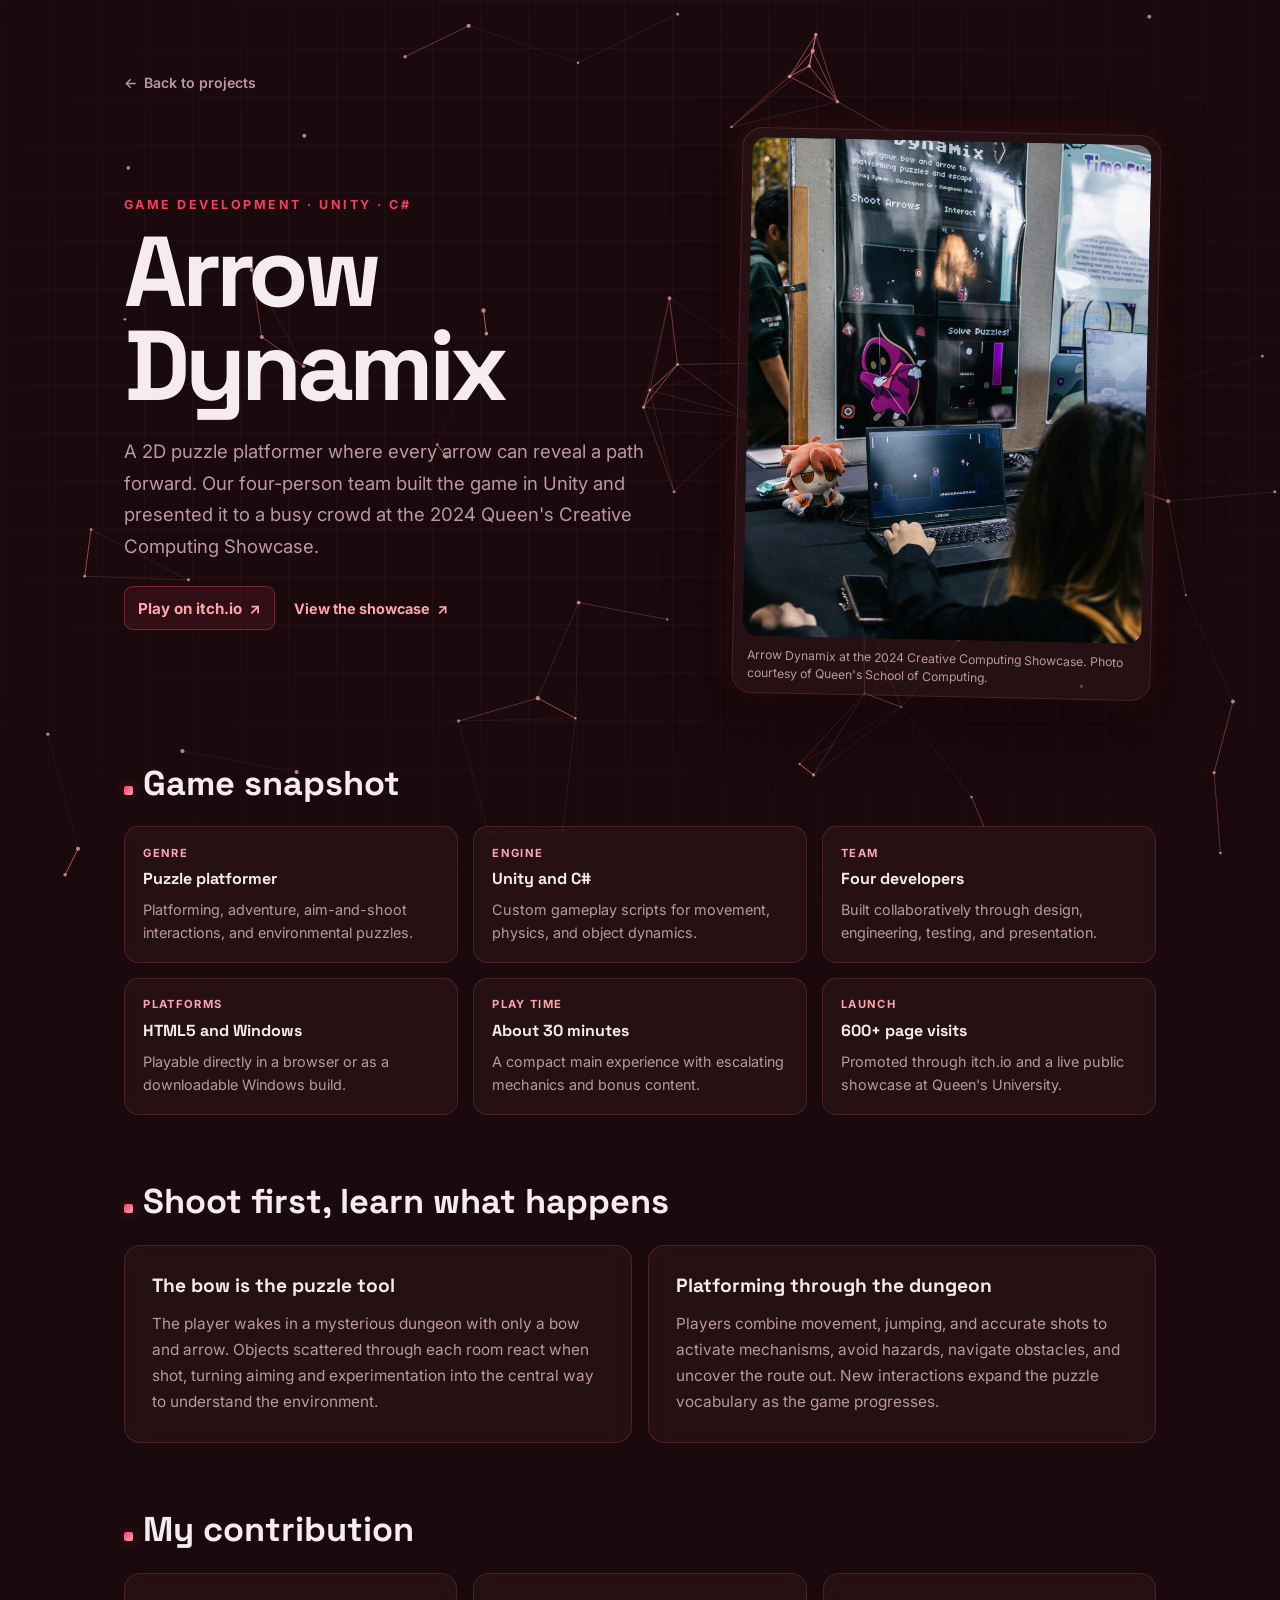
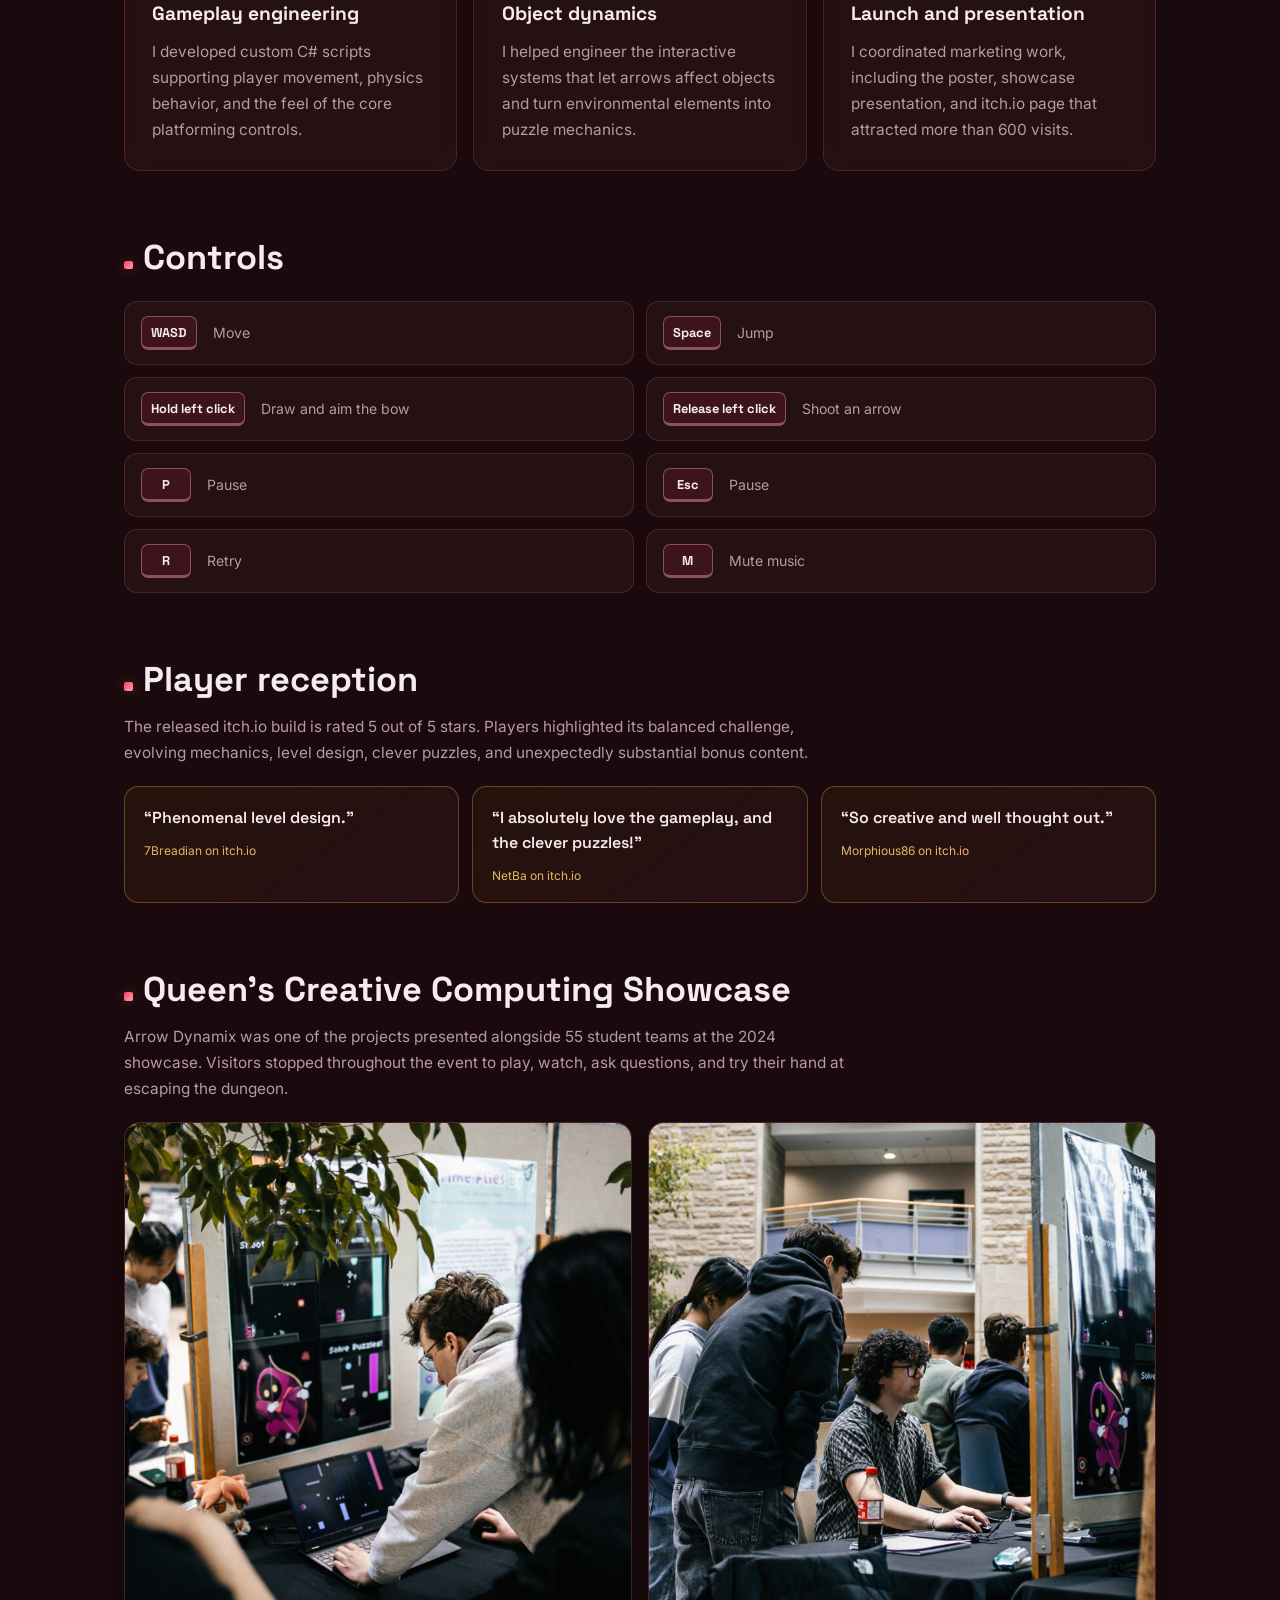
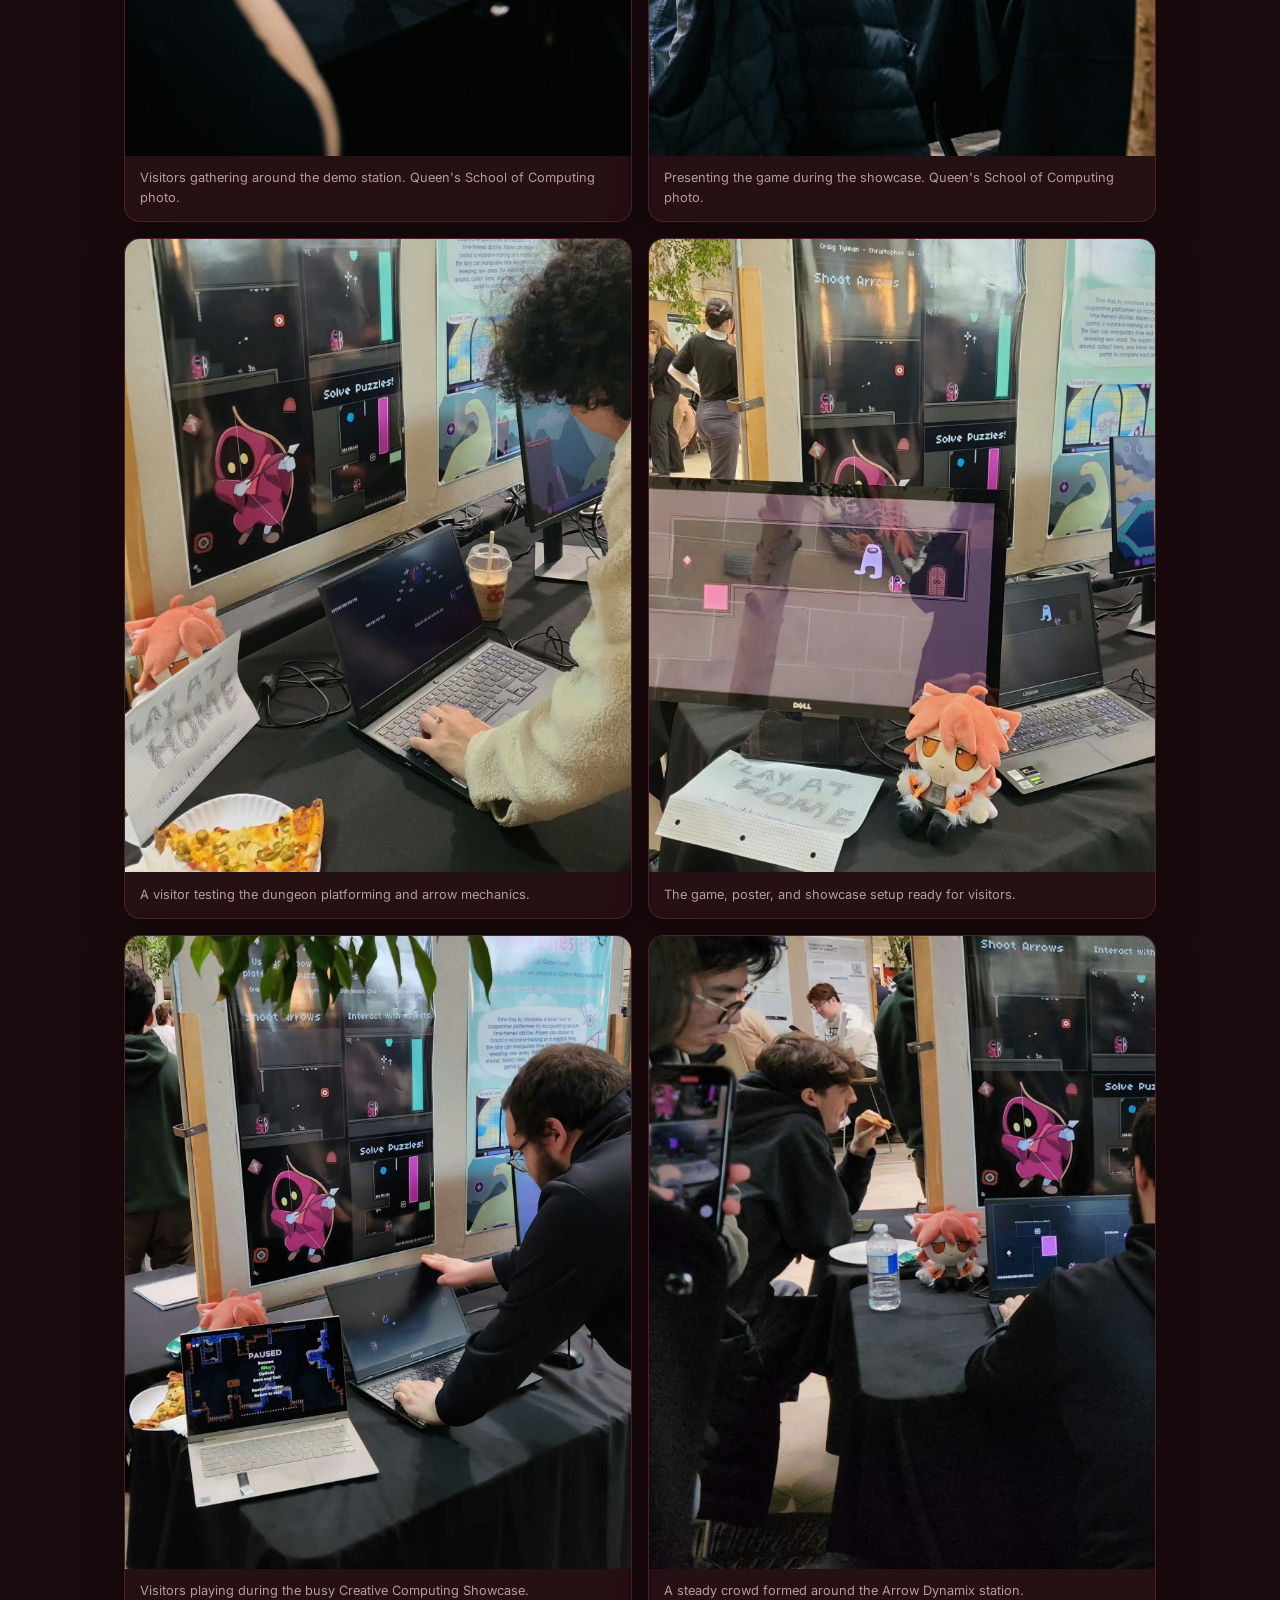
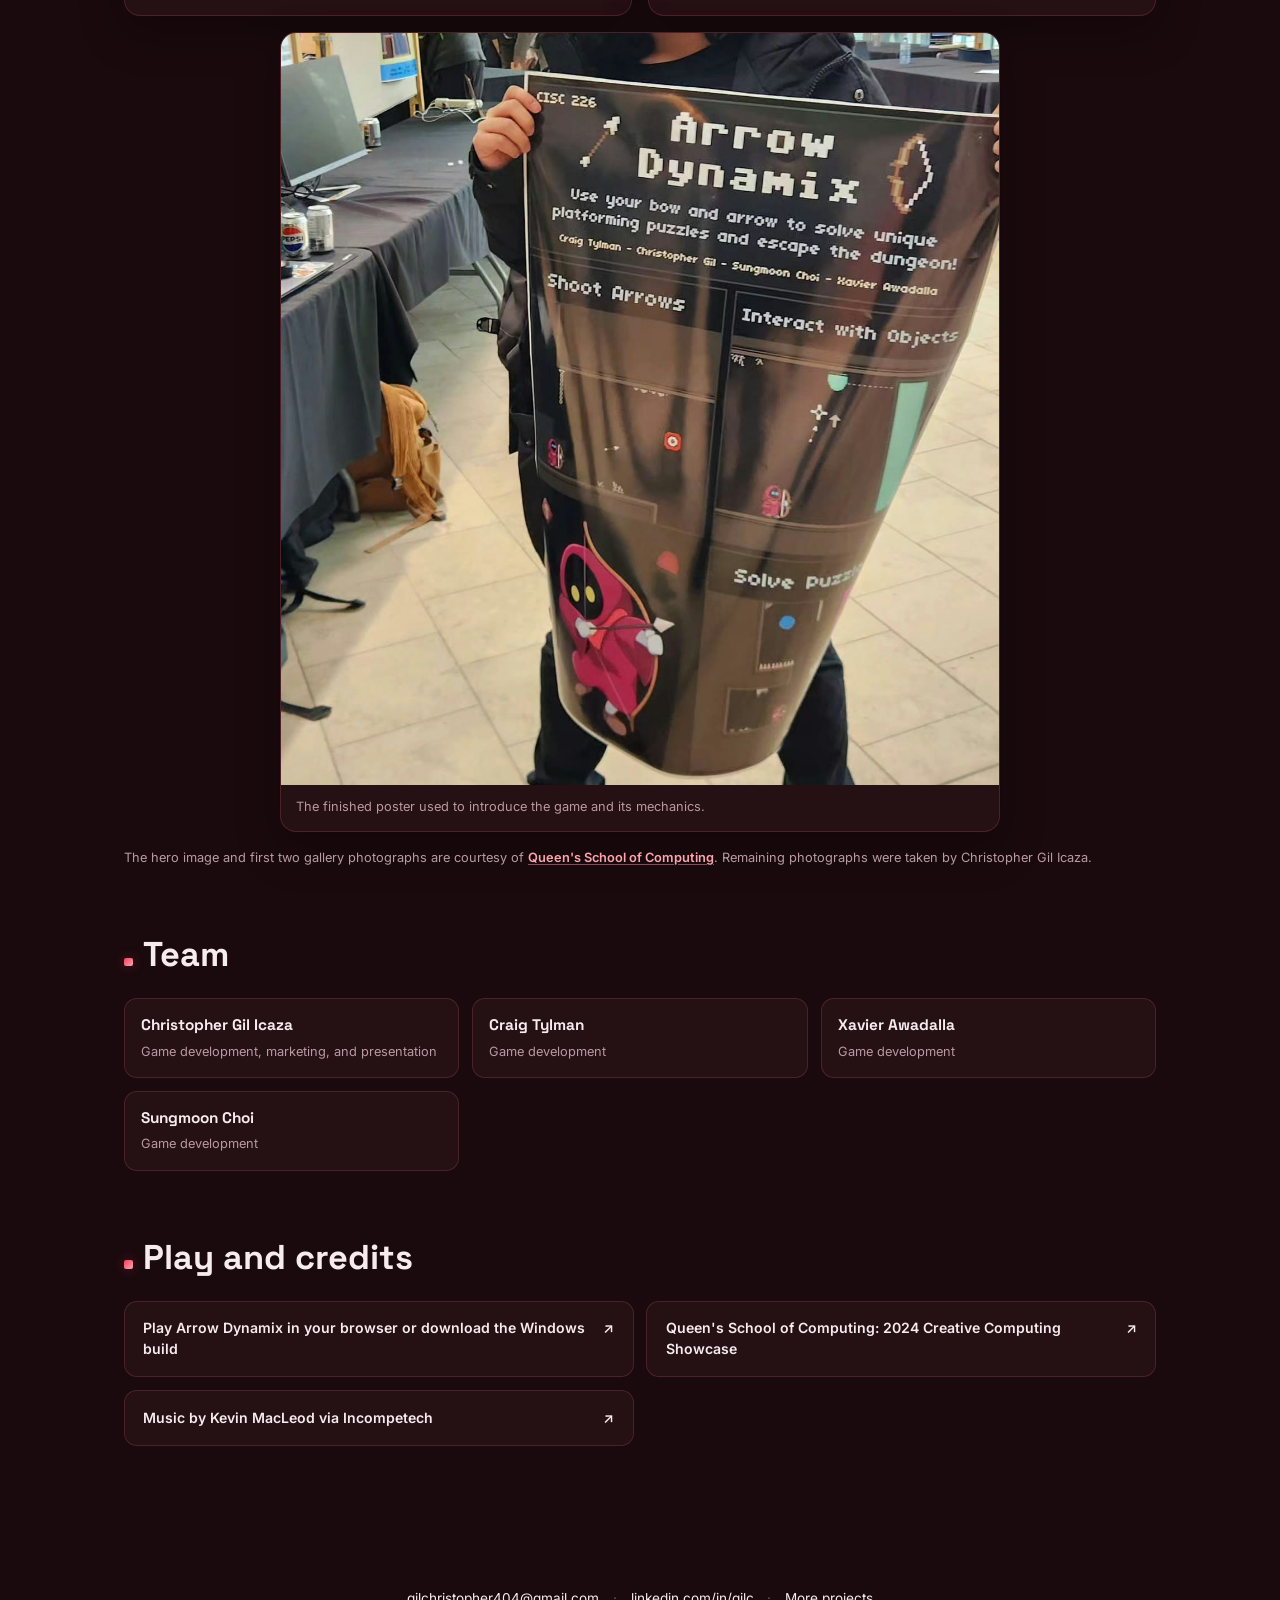
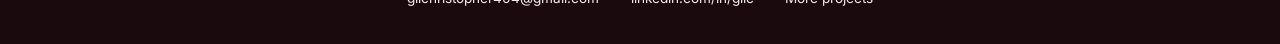
==== projects/arrow-dynamix.html @ 2128dcd9 "Added Arrow Dynamix project page" ====
<!DOCTYPE html>
<html lang="en">
<head>
  <meta charset="UTF-8" />
  <meta name="viewport" content="width=device-width, initial-scale=1.0" />
  <title>Arrow Dynamix | Christopher Gil Icaza</title>
  <meta name="description" content="Arrow Dynamix is a Unity 2D puzzle platformer built by a four-person team and presented at the 2024 Queen's Creative Computing Showcase." />
  <link rel="icon" href="../favicon.ico" sizes="any" />
  <link rel="preconnect" href="https://fonts.googleapis.com" />
  <link rel="preconnect" href="https://fonts.gstatic.com" crossorigin />
  <link href="https://fonts.googleapis.com/css2?family=Space+Grotesk:wght@400;500;600;700&family=Inter:wght@400;500;600&display=swap" rel="stylesheet" />
  <link rel="stylesheet" href="../css/style.css?v=20260826-14" />
</head>
<body>
  <canvas id="bg" aria-hidden="true"></canvas>
  <div class="grid-overlay" aria-hidden="true"></div>

  <main class="detail-main">
    <a class="back-link" href="../index.html#projects"><span aria-hidden="true">&larr;</span> Back to projects</a>

    <header class="detail-hero reveal">
      <div>
        <p class="detail-kicker">Game Development &middot; Unity &middot; C#</p>
        <h1 class="detail-title"><span class="grad">Arrow Dynamix</span></h1>
        <p class="detail-lede">
          A 2D puzzle platformer where every arrow can reveal a path forward.
          Our four-person team built the game in Unity and presented it to a busy
          crowd at the 2024 Queen's Creative Computing Showcase.
        </p>
        <div class="detail-actions">
          <a class="card-link" href="https://chocokari.itch.io/arrow-dynamix" target="_blank" rel="noopener">Play on itch.io <span aria-hidden="true">&nearr;</span></a>
          <a class="source-link" href="https://www.cs.queensu.ca/news/2024/04/15/2024-creative-computing-showcase-2/" target="_blank" rel="noopener">View the showcase <span aria-hidden="true">&nearr;</span></a>
        </div>
      </div>
      <figure class="detail-photo-wrap">
        <img class="detail-photo arrow-hero-photo" src="../assets/arrow-showcase-official-3.jpg" alt="A visitor playing Arrow Dynamix on a laptop beneath the team's showcase poster" />
        <figcaption class="detail-media-caption">
          Arrow Dynamix at the 2024 Creative Computing Showcase. Photo courtesy of Queen's School of Computing.
        </figcaption>
      </figure>
    </header>

    <section class="detail-section reveal" aria-labelledby="snapshot-title">
      <h2 id="snapshot-title">Game snapshot</h2>
      <div class="spec-grid">
        <div class="spec">
          <span class="spec-label">Genre</span>
          <strong>Puzzle platformer</strong>
          <p>Platforming, adventure, aim-and-shoot interactions, and environmental puzzles.</p>
        </div>
        <div class="spec">
          <span class="spec-label">Engine</span>
          <strong>Unity and C#</strong>
          <p>Custom gameplay scripts for movement, physics, and object dynamics.</p>
        </div>
        <div class="spec">
          <span class="spec-label">Team</span>
          <strong>Four developers</strong>
          <p>Built collaboratively through design, engineering, testing, and presentation.</p>
        </div>
        <div class="spec">
          <span class="spec-label">Platforms</span>
          <strong>HTML5 and Windows</strong>
          <p>Playable directly in a browser or as a downloadable Windows build.</p>
        </div>
        <div class="spec">
          <span class="spec-label">Play time</span>
          <strong>About 30 minutes</strong>
          <p>A compact main experience with escalating mechanics and bonus content.</p>
        </div>
        <div class="spec">
          <span class="spec-label">Launch</span>
          <strong>600+ page visits</strong>
          <p>Promoted through itch.io and a live public showcase at Queen's University.</p>
        </div>
      </div>
    </section>

    <section class="detail-section reveal" aria-labelledby="idea-title">
      <h2 id="idea-title">Shoot first, learn what happens</h2>
      <div class="detail-columns">
        <article class="detail-panel">
          <h3>The bow is the puzzle tool</h3>
          <p>
            The player wakes in a mysterious dungeon with only a bow and arrow.
            Objects scattered through each room react when shot, turning aiming and
            experimentation into the central way to understand the environment.
          </p>
        </article>
        <article class="detail-panel">
          <h3>Platforming through the dungeon</h3>
          <p>
            Players combine movement, jumping, and accurate shots to activate mechanisms,
            avoid hazards, navigate obstacles, and uncover the route out. New interactions
            expand the puzzle vocabulary as the game progresses.
          </p>
        </article>
      </div>
    </section>

    <section class="detail-section reveal" aria-labelledby="contribution-title">
      <h2 id="contribution-title">My contribution</h2>
      <div class="detail-columns three">
        <article class="detail-panel">
          <h3>Gameplay engineering</h3>
          <p>I developed custom C# scripts supporting player movement, physics behavior, and the feel of the core platforming controls.</p>
        </article>
        <article class="detail-panel">
          <h3>Object dynamics</h3>
          <p>I helped engineer the interactive systems that let arrows affect objects and turn environmental elements into puzzle mechanics.</p>
        </article>
        <article class="detail-panel">
          <h3>Launch and presentation</h3>
          <p>I coordinated marketing work, including the poster, showcase presentation, and itch.io page that attracted more than 600 visits.</p>
        </article>
      </div>
    </section>

    <section class="detail-section reveal" aria-labelledby="controls-title">
      <h2 id="controls-title">Controls</h2>
      <div class="game-controls">
        <div><kbd>WASD</kbd><span>Move</span></div>
        <div><kbd>Space</kbd><span>Jump</span></div>
        <div><kbd>Hold left click</kbd><span>Draw and aim the bow</span></div>
        <div><kbd>Release left click</kbd><span>Shoot an arrow</span></div>
        <div><kbd>P</kbd><span>Pause</span></div>
        <div><kbd>Esc</kbd><span>Pause</span></div>
        <div><kbd>R</kbd><span>Retry</span></div>
        <div><kbd>M</kbd><span>Mute music</span></div>
      </div>
    </section>

    <section class="detail-section reveal" aria-labelledby="reception-title">
      <h2 id="reception-title">Player reception</h2>
      <p class="gallery-intro">
        The released itch.io build is rated 5 out of 5 stars. Players highlighted
        its balanced challenge, evolving mechanics, level design, clever puzzles,
        and unexpectedly substantial bonus content.
      </p>
      <div class="reception-grid">
        <blockquote class="quote-card">
          <p>&ldquo;Phenomenal level design.&rdquo;</p>
          <cite>7Breadian on itch.io</cite>
        </blockquote>
        <blockquote class="quote-card">
          <p>&ldquo;I absolutely love the gameplay, and the clever puzzles!&rdquo;</p>
          <cite>NetBa on itch.io</cite>
        </blockquote>
        <blockquote class="quote-card">
          <p>&ldquo;So creative and well thought out.&rdquo;</p>
          <cite>Morphious86 on itch.io</cite>
        </blockquote>
      </div>
    </section>

    <section class="detail-section reveal" aria-labelledby="showcase-title">
      <h2 id="showcase-title">Queen's Creative Computing Showcase</h2>
      <p class="gallery-intro">
        Arrow Dynamix was one of the projects presented alongside 55 student teams
        at the 2024 showcase. Visitors stopped throughout the event to play, watch,
        ask questions, and try their hand at escaping the dungeon.
      </p>
      <div class="event-gallery arrow-gallery">
        <figure class="event-photo">
          <button class="event-photo-button" type="button" data-lightbox-src="../assets/arrow-showcase-official-1.jpg" data-lightbox-alt="Visitors gathered around the Arrow Dynamix showcase table while the game runs on a laptop" data-lightbox-caption="Visitors gathering around the Arrow Dynamix demo station. Photo courtesy of Queen's School of Computing." aria-haspopup="dialog" aria-controls="eventLightbox" aria-label="Enlarge the crowded Arrow Dynamix showcase photo">
            <img src="../assets/arrow-showcase-official-1.jpg" alt="Visitors gathered around the Arrow Dynamix showcase table while the game runs on a laptop" width="768" height="960" loading="lazy" />
          </button>
          <figcaption>Visitors gathering around the demo station. Queen's School of Computing photo.</figcaption>
        </figure>
        <figure class="event-photo">
          <button class="event-photo-button" type="button" data-lightbox-src="../assets/arrow-showcase-official-2.jpg" data-lightbox-alt="A developer presenting Arrow Dynamix to visitors at the Creative Computing Showcase" data-lightbox-caption="Presenting Arrow Dynamix during the 2024 showcase. Photo courtesy of Queen's School of Computing." aria-haspopup="dialog" aria-controls="eventLightbox" aria-label="Enlarge the Arrow Dynamix presentation photo">
            <img src="../assets/arrow-showcase-official-2.jpg" alt="A developer presenting Arrow Dynamix to visitors at the Creative Computing Showcase" width="768" height="960" loading="lazy" />
          </button>
          <figcaption>Presenting the game during the showcase. Queen's School of Computing photo.</figcaption>
        </figure>
        <figure class="event-photo">
          <button class="event-photo-button" type="button" data-lightbox-src="../assets/arrow-showcase-personal-1.jpg" data-lightbox-alt="A visitor playing Arrow Dynamix on a laptop at the team's showcase table" data-lightbox-caption="A visitor testing the dungeon platforming and arrow mechanics." aria-haspopup="dialog" aria-controls="eventLightbox" aria-label="Enlarge the visitor gameplay photo">
            <img src="../assets/arrow-showcase-personal-1.jpg" alt="A visitor playing Arrow Dynamix on a laptop at the team's showcase table" width="1440" height="1800" loading="lazy" />
          </button>
          <figcaption>A visitor testing the dungeon platforming and arrow mechanics.</figcaption>
        </figure>
        <figure class="event-photo">
          <button class="event-photo-button" type="button" data-lightbox-src="../assets/arrow-showcase-personal-2.jpg" data-lightbox-alt="Arrow Dynamix displayed on a monitor and laptop beside the team poster" data-lightbox-caption="The game, poster, and showcase setup ready for visitors." aria-haspopup="dialog" aria-controls="eventLightbox" aria-label="Enlarge the Arrow Dynamix display photo">
            <img src="../assets/arrow-showcase-personal-2.jpg" alt="Arrow Dynamix displayed on a monitor and laptop beside the team poster" width="1440" height="1800" loading="lazy" />
          </button>
          <figcaption>The game, poster, and showcase setup ready for visitors.</figcaption>
        </figure>
        <figure class="event-photo">
          <button class="event-photo-button" type="button" data-lightbox-src="../assets/arrow-showcase-personal-3.jpg" data-lightbox-alt="Two visitors playing games beside the Arrow Dynamix poster" data-lightbox-caption="Visitors playing during the busy Creative Computing Showcase." aria-haspopup="dialog" aria-controls="eventLightbox" aria-label="Enlarge the busy showcase table photo">
            <img src="../assets/arrow-showcase-personal-3.jpg" alt="Two visitors playing games beside the Arrow Dynamix poster" width="1440" height="1800" loading="lazy" />
          </button>
          <figcaption>Visitors playing during the busy Creative Computing Showcase.</figcaption>
        </figure>
        <figure class="event-photo">
          <button class="event-photo-button" type="button" data-lightbox-src="../assets/arrow-showcase-personal-4.jpg" data-lightbox-alt="A crowd surrounding the Arrow Dynamix laptop and poster" data-lightbox-caption="A steady crowd formed around the Arrow Dynamix station." aria-haspopup="dialog" aria-controls="eventLightbox" aria-label="Enlarge the Arrow Dynamix crowd photo">
            <img src="../assets/arrow-showcase-personal-4.jpg" alt="A crowd surrounding the Arrow Dynamix laptop and poster" width="1440" height="1800" loading="lazy" />
          </button>
          <figcaption>A steady crowd formed around the Arrow Dynamix station.</figcaption>
        </figure>
        <figure class="event-photo event-photo-wide arrow-poster-photo">
          <button class="event-photo-button" type="button" data-lightbox-src="../assets/arrow-showcase-personal-5.jpg" data-lightbox-alt="A person holding the printed Arrow Dynamix showcase poster" data-lightbox-caption="The finished Arrow Dynamix poster used to introduce the game and its mechanics." aria-haspopup="dialog" aria-controls="eventLightbox" aria-label="Enlarge the Arrow Dynamix poster photo">
            <img src="../assets/arrow-showcase-personal-5.jpg" alt="A person holding the printed Arrow Dynamix showcase poster" width="1285" height="1345" loading="lazy" />
          </button>
          <figcaption>The finished poster used to introduce the game and its mechanics.</figcaption>
        </figure>
      </div>
      <p class="showcase-credit">
        The hero image and first two gallery photographs are courtesy of
        <a class="inline-link" href="https://www.cs.queensu.ca/news/2024/04/15/2024-creative-computing-showcase-2/" target="_blank" rel="noopener">Queen's School of Computing</a>.
        Remaining photographs were taken by Christopher Gil Icaza.
      </p>
      <dialog class="image-lightbox event-lightbox" id="eventLightbox" aria-label="Enlarged Arrow Dynamix showcase photo">
        <button class="lightbox-close" id="eventLightboxClose" type="button" aria-label="Close enlarged image">x</button>
        <img id="eventLightboxImage" src="../assets/arrow-showcase-official-1.jpg" alt="" />
        <p>
          <span id="eventLightboxCaption"></span>
          <span class="lightbox-instruction">Click the image to zoom in by 80%. Click it again to zoom out.</span>
        </p>
      </dialog>
    </section>

    <section class="detail-section reveal" aria-labelledby="team-title">
      <h2 id="team-title">Team</h2>
      <ul class="team-list arrow-team-list">
        <li><strong>Christopher Gil Icaza</strong><span>Game development, marketing, and presentation</span></li>
        <li><strong>Craig Tylman</strong><span>Game development</span></li>
        <li><strong>Xavier Awadalla</strong><span>Game development</span></li>
        <li><strong>Sungmoon Choi</strong><span>Game development</span></li>
      </ul>
    </section>

    <section class="detail-section reveal" aria-labelledby="links-title">
      <h2 id="links-title">Play and credits</h2>
      <div class="coverage-links">
        <a class="coverage-link" href="https://chocokari.itch.io/arrow-dynamix" target="_blank" rel="noopener">
          <span>Play Arrow Dynamix in your browser or download the Windows build</span>
          <span aria-hidden="true">&nearr;</span>
        </a>
        <a class="coverage-link" href="https://www.cs.queensu.ca/news/2024/04/15/2024-creative-computing-showcase-2/" target="_blank" rel="noopener">
          <span>Queen's School of Computing: 2024 Creative Computing Showcase</span>
          <span aria-hidden="true">&nearr;</span>
        </a>
        <a class="coverage-link" href="https://incompetech.com/" target="_blank" rel="noopener">
          <span>Music by Kevin MacLeod via Incompetech</span>
          <span aria-hidden="true">&nearr;</span>
        </a>
      </div>
    </section>
  </main>

  <footer>
    <a href="mailto:gilchristopher404@gmail.com">gilchristopher404@gmail.com</a>
    <span class="foot-dot">&middot;</span>
    <a href="https://linkedin.com/in/gilc" target="_blank" rel="noopener">linkedin.com/in/gilc</a>
    <span class="foot-dot">&middot;</span>
    <a href="../index.html#projects">More projects</a>
  </footer>

  <script src="../js/main.js?v=20260826-4"></script>
</body>
</html>
---- css/style.css ----
/* ============================================================
   Portfolio - Christopher Gil Icaza
   Dark tech theme + animated particle background
   ============================================================ */

:root {
  --bg: #1a0a0d;
  --bg-soft: #1b0d11;
  --panel: rgba(46, 20, 26, 0.60);
  --panel-border: rgba(196, 92, 114, 0.24);
  --text: #f6ecee;
  --text-dim: #b99aa2;
  --accent: #f43f5e;
  --accent-2: #fda4af;
  --accent-3: #e5b567;
  --glow: rgba(244, 63, 94, 0.32);
  /* Card width = (visible track - 2 gaps) / 3, so exactly 3 full cards
     always fit the viewport, with no cropped edges at any scroll position. */
  --card-w: calc((100% - 2.5rem) / 3);
}

* { margin: 0; padding: 0; box-sizing: border-box; }

html { scroll-behavior: smooth; }

body {
  font-family: "Inter", system-ui, -apple-system, "Segoe UI", sans-serif;
  background:
    radial-gradient(1200px 700px at 80% -10%, rgba(159, 18, 57, 0.20), transparent 60%),
    radial-gradient(900px 600px at 10% 110%, rgba(190, 24, 60, 0.16), transparent 60%),
    var(--bg);
  color: var(--text);
  min-height: 100vh;
  overflow-x: hidden;
}

/* ---------- Background layers ---------- */

#bg {
  position: fixed;
  inset: 0;
  width: 100%;
  height: 100%;
  z-index: 0;
  pointer-events: none;
}

.grid-overlay {
  position: fixed;
  inset: 0;
  z-index: 0;
  pointer-events: none;
  background-image:
    linear-gradient(rgba(190, 120, 130, 0.055) 1px, transparent 1px),
    linear-gradient(90deg, rgba(190, 120, 130, 0.055) 1px, transparent 1px);
  background-size: 48px 48px;
  mask-image: radial-gradient(ellipse 90% 80% at 50% 40%, black 40%, transparent 100%);
  -webkit-mask-image: radial-gradient(ellipse 90% 80% at 50% 40%, black 40%, transparent 100%);
}

main {
  position: relative;
  z-index: 1;
  max-width: 1240px;
  margin: 0 auto;
  padding: clamp(3rem, 8vh, 5.5rem) 1.5rem 3rem;
}

/* ---------- Hero ---------- */

.hero { text-align: center; padding: 1.5rem 0 2.5rem; }

.eyebrow {
  font-size: 0.82rem;
  font-weight: 600;
  letter-spacing: 0.28em;
  text-transform: uppercase;
  color: var(--accent);
  margin-bottom: 1.1rem;
}

.name {
  font-family: "Space Grotesk", "Inter", sans-serif;
  font-size: clamp(2.6rem, 7vw, 4.6rem);
  font-weight: 700;
  line-height: 1.05;
  letter-spacing: -0.02em;
}

.name .grad {
  background: linear-gradient(92deg, var(--accent) 10%, var(--accent-2) 55%, #f9a8d4 95%);
  -webkit-background-clip: text;
  background-clip: text;
  color: transparent;
}

.tagline {
  margin: 1.1rem auto 0;
  max-width: 34rem;
  color: var(--text-dim);
  font-size: 1.06rem;
  line-height: 1.6;
}

.contact {
  display: flex;
  justify-content: center;
  flex-wrap: wrap;
  gap: 0.7rem;
  margin-top: 1.6rem;
}

.pill {
  display: inline-flex;
  align-items: center;
  gap: 0.5rem;
  padding: 0.55rem 1.1rem;
  border-radius: 999px;
  border: 1px solid var(--panel-border);
  background: var(--panel);
  backdrop-filter: blur(8px);
  color: var(--text);
  text-decoration: none;
  font-size: 0.92rem;
  transition: border-color 0.25s, box-shadow 0.25s, transform 0.25s;
}

.pill:hover {
  border-color: var(--accent);
  box-shadow: 0 0 22px var(--glow);
  transform: translateY(-2px);
}

.pill-ico {
  display: inline-grid;
  place-items: center;
  width: 1.35rem;
  height: 1.35rem;
  border-radius: 50%;
  background: rgba(244, 63, 94, 0.16);
  color: var(--accent);
  font-size: 0.72rem;
  font-weight: 700;
}

/* ---------- Qualifications ---------- */

.creds {
  display: flex;
  flex-wrap: wrap;
  justify-content: center;
  gap: 0.65rem;
  padding: 0 0 2rem;
}

.cred {
  display: inline-flex;
  align-items: center;
  gap: 0.55rem;
  padding: 0.5rem 0.95rem;
  border-radius: 0.65rem;
  border: 1px solid var(--panel-border);
  background: var(--panel);
  backdrop-filter: blur(8px);
  font-size: 0.86rem;
  font-weight: 500;
  color: var(--text);
  transition: border-color 0.25s, box-shadow 0.25s, transform 0.25s;
}

.cred:hover {
  border-color: rgba(244, 63, 94, 0.65);
  box-shadow: 0 0 18px rgba(244, 63, 94, 0.30);
  transform: translateY(-2px);
}

.cred-ico { font-size: 1rem; line-height: 1; }

/* ---------- Skills strip ---------- */

.skills {
  display: flex;
  flex-wrap: wrap;
  align-items: center;
  justify-content: center;
  gap: 0.5rem 0.9rem;
  margin-bottom: 3.2rem;
}

.skills-label {
  font-family: "Space Grotesk", sans-serif;
  font-weight: 600;
  font-size: 0.8rem;
  letter-spacing: 0.22em;
  text-transform: uppercase;
  color: var(--text-dim);
  margin-right: 0.4rem;
}

.skill-tags {
  display: flex;
  flex-wrap: wrap;
  justify-content: center;
  gap: 0.45rem;
  list-style: none;
}

.skill-tags li {
  font-size: 0.78rem;
  padding: 0.32rem 0.7rem;
  border-radius: 999px;
  color: var(--text-dim);
  border: 1px solid rgba(196, 92, 114, 0.18);
  background: rgba(46, 20, 26, 0.42);
}

.skill-tags li:hover { color: var(--accent); border-color: rgba(244, 63, 94, 0.5); }

/* ---------- Projects / carousel ---------- */

.projects-head {
  display: flex;
  align-items: flex-end;
  justify-content: space-between;
  margin-bottom: 1.2rem;
  padding: 0 0.4rem;
}

.projects-head h2 {
  font-family: "Space Grotesk", sans-serif;
  font-size: clamp(1.5rem, 3vw, 2rem);
  font-weight: 700;
  letter-spacing: -0.01em;
}

.projects-head h2::before {
  content: "";
  display: inline-block;
  width: 0.55rem;
  height: 0.55rem;
  border-radius: 2px;
  margin-right: 0.6rem;
  background: linear-gradient(135deg, var(--accent), var(--accent-2));
  box-shadow: 0 0 12px var(--glow);
}

.hint { color: var(--text-dim); font-size: 0.85rem; }

.carousel {
  position: relative;
  display: flex;
  align-items: center;
  gap: 0.4rem;
}

.track {
  display: flex;
  gap: 1.25rem;
  overflow-x: auto;
  scroll-snap-type: x mandatory;
  padding: 0.6rem 0.4rem 1.4rem;
  margin: 0;
  scrollbar-width: none;      /* hide scrollbar (Firefox) */
  -webkit-overflow-scrolling: touch;
  flex: 1;
}
.track::-webkit-scrollbar { display: none; }

/* ---------- Cards ---------- */

.card {
  flex: 0 0 var(--card-w);
  width: var(--card-w);
  scroll-snap-align: start;
  display: flex;
  flex-direction: column;
  border-radius: 1rem;
  border: 1px solid var(--panel-border);
  background: var(--panel);
  backdrop-filter: blur(10px);
  overflow: hidden;
  transition: transform 0.3s ease, border-color 0.3s ease, box-shadow 0.3s ease;
}

.card:hover {
  transform: translateY(-6px);
  border-color: rgba(244, 63, 94, 0.55);
  box-shadow:
    0 14px 40px rgba(20, 4, 8, 0.70),
    0 0 28px rgba(244, 63, 94, 0.20);
}

.card-media {
  position: relative;
  aspect-ratio: 16 / 10;
  background: var(--bg-soft);
  overflow: hidden;
}

.card-media img,
.card-media video {
  width: 100%;
  height: 100%;
  object-fit: cover;
  display: block;
  transition: transform 0.45s ease;
}

.card-media img.nas-photo { object-position: center 58%; }
.card-media img.arrow-card-photo { object-position: center 44%; }

.card:hover .card-media img,
.card:hover .card-media video { transform: scale(1.045); }

.card-media::after {
  content: "";
  position: absolute;
  inset: 0;
  background: linear-gradient(to top, rgba(7, 11, 20, 0.55), transparent 45%);
  pointer-events: none;
}

.card-badge {
  position: absolute;
  top: 0.7rem;
  right: 0.7rem;
  z-index: 1;
  font-size: 0.68rem;
  font-weight: 700;
  letter-spacing: 0.08em;
  text-transform: uppercase;
  padding: 0.32rem 0.65rem;
  border-radius: 999px;
  color: #1c0a0e;
  background: linear-gradient(92deg, var(--accent), var(--accent-2));
  box-shadow: 0 4px 14px var(--glow);
}

/* ---- Unique per-project badge colors (edit freely) ---- */
.badge-gold {
  color: #3a2503;
  background: linear-gradient(92deg, #fff3c4, #ffd23e 45%, #e8a80c);
  box-shadow: 0 4px 16px rgba(255, 200, 40, 0.55), inset 0 1px 0 rgba(255,255,255,0.6);
}
.badge-emerald {
  color: #052018;
  background: linear-gradient(92deg, #b9f7e2, #34d399 55%, #0f9d6a);
  box-shadow: 0 4px 16px rgba(52, 211, 153, 0.45);
}
.badge-amber {
  color: #2a1402;
  background: linear-gradient(92deg, #ffe1b0, #fbbf24 55%, #e08a0b);
  box-shadow: 0 4px 16px rgba(251, 191, 36, 0.45);
}
.badge-crimson {
  color: #fff1f2;
  background: linear-gradient(92deg, #fb7185, #e11d48 55%, #9f1239);
  box-shadow: 0 4px 16px rgba(225, 29, 72, 0.5);
}
.badge-teal {
  color: #04201d;
  background: linear-gradient(92deg, #a5f3fc, #22d3ee 55%, #0e9fb5);
  box-shadow: 0 4px 16px rgba(34, 211, 238, 0.45);
}

.card-body {
  display: flex;
  flex-direction: column;
  flex: 1;
  padding: 1.1rem 1.2rem 1.25rem;
}

.card-tags { display: flex; flex-wrap: wrap; gap: 0.4rem; margin-bottom: 0.65rem; }

.card-tags span {
  font-size: 0.7rem;
  font-weight: 600;
  letter-spacing: 0.04em;
  padding: 0.22rem 0.55rem;
  border-radius: 999px;
  color: var(--accent-2);
  background: rgba(244, 63, 94, 0.10);
  border: 1px solid rgba(244, 63, 94, 0.28);
}

.card-body h3 {
  font-family: "Space Grotesk", sans-serif;
  font-size: 1.22rem;
  font-weight: 700;
  margin-bottom: 0.5rem;
  letter-spacing: -0.01em;
}

.card-body p {
  font-size: 0.9rem;
  line-height: 1.55;
  color: var(--text-dim);
}

.card-link {
  display: inline-flex;
  align-items: center;
  gap: 0.4rem;
  width: fit-content;
  min-height: 44px;
  margin-top: 1rem;
  padding: 0.62rem 0.82rem;
  border: 1px solid rgba(244, 63, 94, 0.38);
  border-radius: 0.55rem;
  background: rgba(244, 63, 94, 0.1);
  color: var(--accent-2);
  font-size: 0.95rem;
  font-weight: 700;
  text-decoration: none;
  transition: color 0.2s, gap 0.2s, border-color 0.2s, background 0.2s, box-shadow 0.2s;
}

.card-link:hover {
  gap: 0.65rem;
  color: var(--text);
  border-color: var(--accent);
  background: rgba(244, 63, 94, 0.18);
  box-shadow: 0 0 18px rgba(244, 63, 94, 0.18);
}
.card-link:focus-visible,
.back-link:focus-visible {
  outline: 2px solid var(--accent-2);
  outline-offset: 4px;
  border-radius: 0.2rem;
}

.card-foot {
  margin-top: auto;
  padding-top: 0.9rem;
  font-size: 0.8rem !important;
  color: var(--accent-3) !important;
  border-top: 1px dashed rgba(196, 92, 114, 0.30);
}

/* ---------- Carousel arrows ---------- */

.car-btn {
  flex: 0 0 auto;
  z-index: 2;
  width: 2.9rem;
  height: 2.9rem;
  border-radius: 50%;
  border: 1px solid var(--panel-border);
  background: rgba(13, 20, 36, 0.85);
  backdrop-filter: blur(6px);
  color: var(--text);
  font-size: 1.15rem;
  cursor: pointer;
  display: grid;
  place-items: center;
  transition: border-color 0.25s, box-shadow 0.25s, background 0.25s, opacity 0.25s, transform 0.15s;
}

.car-btn:hover:not(:disabled) {
  border-color: var(--accent);
  box-shadow: 0 0 20px var(--glow);
  background: rgba(20, 32, 55, 0.95);
}

.car-btn:active:not(:disabled) { transform: scale(0.93); }

.car-btn:disabled { opacity: 0.25; cursor: default; }

/* ---------- Footer ---------- */

footer {
  position: relative;
  z-index: 1;
  text-align: center;
  padding: 2rem 1rem 2.4rem;
  color: var(--text-dim);
  font-size: 0.85rem;
}

footer a { color: var(--text); text-decoration: none; }
footer a:hover { color: var(--accent); }
.foot-dot { margin: 0 0.6rem; opacity: 0.5; }

/* ---------- Project detail pages ---------- */

.detail-main {
  --detail-body-size: 0.96rem;
  max-width: 1080px;
}

.back-link {
  display: inline-flex;
  align-items: center;
  gap: 0.45rem;
  margin-bottom: 2.5rem;
  color: var(--text-dim);
  font-size: 0.88rem;
  font-weight: 600;
  text-decoration: none;
  transition: color 0.2s, transform 0.2s;
}

.back-link:hover { color: var(--accent-2); transform: translateX(-3px); }

.detail-hero {
  display: grid;
  grid-template-columns: minmax(0, 1fr) minmax(280px, 0.78fr);
  align-items: center;
  gap: clamp(2rem, 6vw, 5rem);
  padding-bottom: 4rem;
}

.detail-kicker {
  margin-bottom: 0.8rem;
  color: var(--accent);
  font-size: 0.78rem;
  font-weight: 700;
  letter-spacing: 0.2em;
  text-transform: uppercase;
}

.detail-title {
  font-family: "Space Grotesk", "Inter", sans-serif;
  font-size: clamp(3.2rem, 8vw, 6.2rem);
  line-height: 0.95;
  letter-spacing: -0.05em;
}

.detail-lede {
  max-width: 39rem;
  margin-top: 1.4rem;
  color: var(--text-dim);
  font-size: clamp(1rem, 2vw, 1.16rem);
  line-height: 1.7;
}

.detail-photo-wrap {
  position: relative;
  border: 1px solid var(--panel-border);
  border-radius: 1.25rem;
  padding: 0.55rem;
  background: var(--panel);
  box-shadow: 0 22px 60px rgba(8, 2, 4, 0.52), 0 0 30px rgba(244, 63, 94, 0.14);
  transform: rotate(1.2deg);
}

.detail-photo {
  display: block;
  width: 100%;
  max-height: 620px;
  object-fit: cover;
  object-position: center 62%;
  border-radius: 0.9rem;
}

.detail-demo-video {
  aspect-ratio: 16 / 9;
  background: #050505;
  object-position: center;
}

.handfluence-main { max-width: 1320px; }

.handfluence-main > .detail-section {
  width: 100%;
  max-width: 1080px;
  margin-right: auto;
  margin-left: auto;
}

.handfluence-hero {
  grid-template-columns: minmax(360px, 0.7fr) minmax(620px, 1.3fr);
  gap: clamp(2.5rem, 4vw, 4rem);
}

.handfluence-hero .detail-title {
  font-size: clamp(3.2rem, 6vw, 5rem);
}

.detail-media-caption {
  padding: 0.65rem 0.35rem 0.1rem;
  color: var(--text-dim);
  font-size: 0.76rem;
  line-height: 1.45;
}

.detail-actions {
  display: flex;
  flex-wrap: wrap;
  align-items: center;
  gap: 0.85rem 1.2rem;
  margin-top: 1.5rem;
}

.detail-actions .card-link,
.detail-actions .source-link { margin-top: 0; }

.detail-section { margin-bottom: 4rem; }

.detail-section h2 {
  margin-bottom: 1.35rem;
  font-family: "Space Grotesk", sans-serif;
  font-size: clamp(1.55rem, 4vw, 2.15rem);
}

.detail-section h2::before {
  content: "";
  display: inline-block;
  width: 0.55rem;
  height: 0.55rem;
  margin-right: 0.65rem;
  border-radius: 2px;
  background: linear-gradient(135deg, var(--accent), var(--accent-2));
  box-shadow: 0 0 12px var(--glow);
}

.spec-grid {
  display: grid;
  grid-template-columns: repeat(3, minmax(0, 1fr));
  gap: 0.9rem;
}

.spec {
  min-height: 128px;
  padding: 1.15rem;
  border: 1px solid var(--panel-border);
  border-radius: 0.9rem;
  background: var(--panel);
  backdrop-filter: blur(8px);
}

.spec-label {
  display: block;
  margin-bottom: 0.55rem;
  color: var(--accent-2);
  font-size: 0.7rem;
  font-weight: 700;
  letter-spacing: 0.12em;
  text-transform: uppercase;
}

.spec strong {
  display: block;
  font-family: "Space Grotesk", sans-serif;
  font-size: 1rem;
  line-height: 1.35;
}

.spec p {
  margin-top: 0.5rem;
  color: var(--text-dim);
  font-size: 0.9rem;
  line-height: 1.6;
}

.detail-copy p {
  margin-top: 0.5rem;
  color: var(--text-dim);
  font-size: var(--detail-body-size);
  line-height: 1.7;
}

.monitoring-copy { max-width: 760px; }

.dashboard-frame {
  margin-top: 1.4rem;
  padding: 0.55rem;
  border: 1px solid var(--panel-border);
  border-radius: 1rem;
  background: var(--panel);
  box-shadow: 0 18px 50px rgba(8, 2, 4, 0.48), 0 0 26px rgba(244, 63, 94, 0.12);
}

.dashboard-zoom {
  position: relative;
  display: block;
  width: 100%;
  padding: 0;
  overflow: hidden;
  border: 0;
  border-radius: 0.7rem;
  background: transparent;
  color: var(--text);
  cursor: zoom-in;
}

.dashboard-zoom img {
  display: block;
  width: 100%;
  transition: transform 0.3s ease, filter 0.3s ease;
}

.dashboard-zoom:hover img { transform: scale(1.012); filter: brightness(0.78); }

.dashboard-zoom:focus-visible {
  outline: 2px solid var(--accent-2);
  outline-offset: 4px;
}

.zoom-hint {
  position: absolute;
  inset: 0;
  display: flex;
  align-items: center;
  justify-content: center;
  gap: 0.75rem;
  font-size: 0.92rem;
  font-weight: 700;
  opacity: 0;
  transition: opacity 0.25s ease;
}

.dashboard-zoom:hover .zoom-hint,
.dashboard-zoom:focus-visible .zoom-hint { opacity: 1; }

.zoom-glyph {
  position: relative;
  display: inline-block;
  width: 1.8rem;
  height: 1.8rem;
  border: 2px solid currentColor;
  border-radius: 50%;
}

.zoom-glyph::before,
.zoom-glyph::after {
  content: "";
  position: absolute;
  background: currentColor;
}

.zoom-glyph::before { width: 0.7rem; height: 2px; top: 0.78rem; left: 0.46rem; }
.zoom-glyph::after { width: 2px; height: 0.7rem; top: 0.45rem; left: 0.79rem; box-shadow: 0.86rem 1.02rem 0 0 currentColor; transform: rotate(-38deg); transform-origin: bottom; }

.image-lightbox {
  position: fixed;
  inset: 50% auto auto 50%;
  transform: translate(-50%, -50%);
  width: min(84vw, 1400px);
  max-width: none;
  max-height: 88vh;
  padding: 3rem 1rem 0.8rem;
  overflow: auto;
  border: 1px solid rgba(253, 164, 175, 0.4);
  border-radius: 1rem;
  background: rgba(18, 7, 10, 0.98);
  color: var(--text-dim);
  box-shadow: 0 0 0 100vmax rgba(4, 1, 2, 0.86), 0 24px 90px rgba(0, 0, 0, 0.82), 0 0 34px var(--glow);
}

.image-lightbox::backdrop {
  background: rgba(4, 1, 2, 0.86);
  backdrop-filter: blur(5px);
}

.image-lightbox img {
  display: block;
  width: 100%;
  border-radius: 0.55rem;
  cursor: zoom-in;
}

.image-lightbox p {
  padding: 0.65rem 0 0;
  text-align: center;
  font-size: 0.78rem;
}

.lightbox-close {
  position: absolute;
  top: 0.55rem;
  right: 0.75rem;
  width: 2.2rem;
  height: 2.2rem;
  border: 1px solid var(--panel-border);
  border-radius: 50%;
  background: rgba(46, 20, 26, 0.9);
  color: var(--text);
  font-size: 1.45rem;
  line-height: 1;
  cursor: pointer;
}

.dashboard-frame figcaption {
  padding: 0.75rem 0.45rem 0.25rem;
  color: var(--text-dim);
  font-size: 0.76rem;
  line-height: 1.5;
}

.detail-columns {
  display: grid;
  grid-template-columns: repeat(2, minmax(0, 1fr));
  gap: 1rem;
}

.detail-panel {
  padding: clamp(1.25rem, 3vw, 1.7rem);
  border: 1px solid var(--panel-border);
  border-radius: 1rem;
  background: var(--panel);
  backdrop-filter: blur(10px);
}

.detail-panel h3 {
  margin-bottom: 0.8rem;
  font-family: "Space Grotesk", sans-serif;
  font-size: 1.2rem;
}

.detail-panel p {
  color: var(--text-dim);
  font-size: var(--detail-body-size);
  line-height: 1.7;
}

.service-list {
  display: flex;
  flex-wrap: wrap;
  gap: 0.55rem;
  margin-top: 1rem;
  list-style: none;
}

.service-list li {
  padding: 0.38rem 0.72rem;
  border: 1px solid rgba(244, 63, 94, 0.28);
  border-radius: 999px;
  color: var(--accent-2);
  background: rgba(244, 63, 94, 0.1);
  font-size: 0.76rem;
  font-weight: 600;
}

.detail-note {
  padding: 1.2rem 1.35rem;
  border-left: 3px solid var(--accent);
  border-radius: 0 0.75rem 0.75rem 0;
  background: rgba(244, 63, 94, 0.08);
  color: var(--text-dim);
  font-size: var(--detail-body-size);
  line-height: 1.65;
}

.credit-panel {
  display: grid;
  grid-template-columns: minmax(0, 1.15fr) minmax(280px, 0.85fr);
  gap: clamp(1.5rem, 4vw, 3rem);
  padding: clamp(1.35rem, 4vw, 2rem);
  border: 1px solid var(--panel-border);
  border-radius: 1rem;
  background: var(--panel);
  backdrop-filter: blur(10px);
}

.credit-copy {
  color: var(--text-dim);
  font-size: var(--detail-body-size);
  line-height: 1.75;
}

.inline-link {
  color: var(--accent-2);
  font-weight: 600;
  text-decoration-color: rgba(253, 164, 175, 0.45);
  text-underline-offset: 0.16em;
}

.inline-link:hover { color: var(--text); text-decoration-color: currentColor; }

.source-link {
  display: inline-flex;
  align-items: center;
  gap: 0.45rem;
  margin-top: 1.1rem;
  color: var(--accent-2);
  font-size: 0.9rem;
  font-weight: 700;
  text-decoration: none;
}

.source-link:hover { color: var(--text); }
.source-link:focus-visible {
  outline: 2px solid var(--accent-2);
  outline-offset: 4px;
  border-radius: 0.2rem;
}

.credit-panel h3 {
  margin-bottom: 0.85rem;
  font-family: "Space Grotesk", sans-serif;
  font-size: 1.1rem;
}

.improvement-list {
  display: grid;
  gap: 0.65rem;
  list-style: none;
}

.improvement-list li {
  position: relative;
  padding-left: 1.15rem;
  color: var(--text-dim);
  font-size: 0.86rem;
  line-height: 1.55;
}

.improvement-list li::before {
  content: "";
  position: absolute;
  top: 0.55rem;
  left: 0;
  width: 0.42rem;
  height: 0.42rem;
  border-radius: 50%;
  background: var(--accent);
  box-shadow: 0 0 9px var(--glow);
}

/* ---------- Handfluence detail page ---------- */

.pipeline {
  display: grid;
  grid-template-columns: repeat(6, minmax(0, 1fr));
  gap: 0.65rem;
  counter-reset: pipeline;
}

.pipeline-step {
  min-height: 150px;
  padding: 1rem;
  border: 1px solid var(--panel-border);
  border-radius: 0.9rem;
  background: var(--panel);
  backdrop-filter: blur(8px);
  counter-increment: pipeline;
}

.pipeline-step::before {
  content: "0" counter(pipeline);
  display: block;
  margin-bottom: 0.8rem;
  color: var(--accent);
  font-family: "Space Grotesk", sans-serif;
  font-size: 0.72rem;
  font-weight: 700;
  letter-spacing: 0.12em;
}

.pipeline-step strong {
  display: block;
  margin-bottom: 0.45rem;
  font-family: "Space Grotesk", sans-serif;
  font-size: 0.92rem;
  line-height: 1.3;
}

.pipeline-step p {
  color: var(--text-dim);
  font-size: 0.78rem;
  line-height: 1.55;
}

.detail-columns.three { grid-template-columns: repeat(3, minmax(0, 1fr)); }

.award-callout {
  display: grid;
  grid-template-columns: minmax(220px, 0.65fr) minmax(0, 1.35fr);
  gap: clamp(1.5rem, 5vw, 3.5rem);
  align-items: center;
  padding: clamp(1.5rem, 4vw, 2.4rem);
  border: 1px solid rgba(255, 210, 62, 0.32);
  border-radius: 1rem;
  background: linear-gradient(135deg, rgba(88, 54, 8, 0.3), var(--panel));
  box-shadow: 0 18px 48px rgba(8, 2, 4, 0.38), 0 0 25px rgba(255, 200, 40, 0.1);
}

.award-mark { text-align: center; }

.award-mark span {
  display: block;
  color: #ffd23e;
  font-family: "Space Grotesk", sans-serif;
  font-size: clamp(3rem, 8vw, 5.5rem);
  font-weight: 700;
  line-height: 1;
}

.award-mark p {
  margin-top: 0.65rem;
  color: var(--accent-3);
  font-size: 0.75rem;
  font-weight: 700;
  letter-spacing: 0.12em;
  text-transform: uppercase;
}

.award-copy h3 {
  margin-bottom: 0.75rem;
  font-family: "Space Grotesk", sans-serif;
  font-size: clamp(1.25rem, 3vw, 1.7rem);
}

.award-copy > p {
  color: var(--text-dim);
  font-size: var(--detail-body-size);
  line-height: 1.7;
}

.award-facts {
  display: grid;
  grid-template-columns: repeat(2, minmax(0, 1fr));
  gap: 0.6rem;
  margin-top: 1.15rem;
  list-style: none;
}

.award-facts li {
  padding: 0.78rem 0.9rem;
  border: 1px solid rgba(255, 210, 62, 0.36);
  border-radius: 0.65rem;
  background: rgba(36, 16, 14, 0.52);
  color: var(--text);
  font-size: 0.9rem;
  font-weight: 600;
  line-height: 1.55;
}

.gallery-intro {
  max-width: 720px;
  margin: -0.55rem 0 1.25rem;
  color: var(--text-dim);
  font-size: var(--detail-body-size);
  line-height: 1.7;
}

.event-gallery {
  display: grid;
  grid-template-columns: repeat(2, minmax(0, 1fr));
  align-items: start;
  gap: 1rem;
}

.event-photo {
  overflow: hidden;
  border: 1px solid var(--panel-border);
  border-radius: 1rem;
  background: var(--panel);
  box-shadow: 0 16px 42px rgba(8, 2, 4, 0.34);
}

.event-photo-wide { grid-column: 1 / -1; }

.event-photo-button {
  position: relative;
  display: block;
  overflow: hidden;
  width: 100%;
  padding: 0;
  border: 0;
  background: var(--bg-soft);
  color: var(--text);
  cursor: zoom-in;
}

.event-photo-button::after {
  content: "+";
  position: absolute;
  right: 0.8rem;
  bottom: 0.8rem;
  display: grid;
  place-items: center;
  width: 2.25rem;
  height: 2.25rem;
  border: 1px solid rgba(255, 255, 255, 0.42);
  border-radius: 50%;
  background: rgba(18, 7, 10, 0.78);
  color: var(--text);
  font-size: 1.35rem;
  font-weight: 500;
  opacity: 0;
  transform: scale(0.85);
  transition: opacity 0.2s ease, transform 0.2s ease;
}

.event-photo-button:hover::after,
.event-photo-button:focus-visible::after {
  opacity: 1;
  transform: scale(1);
}

.event-photo-button:focus-visible {
  outline: 2px solid var(--accent-2);
  outline-offset: -4px;
}

.event-photo img {
  display: block;
  width: 100%;
  height: auto;
  transition: transform 0.3s ease, filter 0.3s ease;
}

.event-photo-button:hover img { transform: scale(1.018); filter: brightness(0.88); }

.event-photo-award img {
  background: linear-gradient(145deg, rgba(83, 35, 46, 0.45), rgba(18, 7, 10, 0.96));
}

.event-photo figcaption {
  padding: 0.8rem 0.95rem 0.9rem;
  color: var(--text-dim);
  font-size: 0.8rem;
  line-height: 1.5;
}

.prototype-photo-portrait {
  grid-column: 1 / -1;
  justify-self: center;
  width: min(100%, 560px);
}

.event-lightbox img {
  width: 100%;
  max-width: none;
  cursor: zoom-in;
  transition: width 0.25s ease;
}

.image-lightbox.is-zoomed img {
  width: 180%;
  cursor: zoom-out;
}

.lightbox-instruction {
  display: block;
  margin-top: 0.25rem;
  color: var(--accent-2);
  font-weight: 600;
}

/* ---------- Arrow Dynamix detail page ---------- */

.arrow-hero-photo { object-position: center 48%; }

.game-controls {
  display: grid;
  grid-template-columns: repeat(2, minmax(0, 1fr));
  gap: 0.75rem;
}

.game-controls > div {
  display: flex;
  align-items: center;
  gap: 1rem;
  min-height: 64px;
  padding: 0.8rem 1rem;
  border: 1px solid var(--panel-border);
  border-radius: 0.8rem;
  background: var(--panel);
}

.game-controls kbd {
  flex: 0 0 auto;
  min-width: 3.1rem;
  padding: 0.38rem 0.55rem;
  border: 1px solid rgba(253, 164, 175, 0.42);
  border-bottom-width: 3px;
  border-radius: 0.45rem;
  background: rgba(244, 63, 94, 0.12);
  color: var(--text);
  font-family: "Space Grotesk", sans-serif;
  font-size: 0.8rem;
  font-weight: 700;
  text-align: center;
}

.game-controls span {
  color: var(--text-dim);
  font-size: 0.88rem;
  line-height: 1.45;
}

.reception-grid {
  display: grid;
  grid-template-columns: repeat(3, minmax(0, 1fr));
  gap: 0.8rem;
}

.quote-card {
  padding: 1.2rem;
  border: 1px solid rgba(255, 210, 62, 0.28);
  border-radius: 0.9rem;
  background: linear-gradient(145deg, rgba(88, 54, 8, 0.2), var(--panel));
}

.quote-card p {
  color: var(--text);
  font-family: "Space Grotesk", sans-serif;
  font-size: 1rem;
  font-weight: 600;
  line-height: 1.55;
}

.quote-card cite {
  display: block;
  margin-top: 0.75rem;
  color: var(--accent-3);
  font-size: 0.75rem;
  font-style: normal;
}

.arrow-poster-photo {
  justify-self: center;
  width: min(100%, 720px);
}

.showcase-credit {
  margin-top: 1rem;
  color: var(--text-dim);
  font-size: 0.8rem;
  line-height: 1.6;
}

.arrow-team-list { grid-template-columns: repeat(4, minmax(0, 1fr)); }

.team-list {
  display: grid;
  grid-template-columns: repeat(3, minmax(0, 1fr));
  gap: 0.8rem;
  list-style: none;
}

.team-list li {
  padding: 1rem;
  border: 1px solid var(--panel-border);
  border-radius: 0.8rem;
  background: var(--panel);
}

.team-list strong {
  display: block;
  margin-bottom: 0.35rem;
  font-family: "Space Grotesk", sans-serif;
  font-size: 0.96rem;
}

.team-list span {
  color: var(--text-dim);
  font-size: 0.8rem;
  line-height: 1.45;
}

.coverage-links {
  display: grid;
  grid-template-columns: repeat(2, minmax(0, 1fr));
  gap: 0.8rem;
}

.coverage-link {
  display: flex;
  justify-content: space-between;
  gap: 1rem;
  padding: 1.05rem 1.15rem;
  border: 1px solid var(--panel-border);
  border-radius: 0.8rem;
  background: var(--panel);
  color: var(--text);
  font-size: 0.88rem;
  font-weight: 600;
  line-height: 1.45;
  text-decoration: none;
  transition: border-color 0.2s, background 0.2s, transform 0.2s;
}

.coverage-link:hover {
  border-color: var(--accent);
  background: rgba(244, 63, 94, 0.14);
  transform: translateY(-2px);
}

.coverage-link:focus-visible {
  outline: 2px solid var(--accent-2);
  outline-offset: 4px;
}

/* ---------- Reveal on scroll ---------- */

.reveal {
  opacity: 0;
  transform: translateY(22px);
  transition: opacity 0.7s ease, transform 0.7s ease;
}

.reveal.visible { opacity: 1; transform: none; }

/* ---------- Responsive ---------- */

@media (max-width: 1024px) {
  /* 2 full cards per view */
  :root { --card-w: calc((100% - 1.25rem) / 2); }
  .pipeline { grid-template-columns: repeat(3, minmax(0, 1fr)); }
  .handfluence-hero { grid-template-columns: 1fr; }
  .arrow-team-list { grid-template-columns: repeat(2, minmax(0, 1fr)); }
}

@media (max-width: 640px) {
  /* 1 full card per view */
  :root { --card-w: 100%; }
  .car-btn { width: 2.4rem; height: 2.4rem; font-size: 1rem; }
  .projects-head { flex-direction: column; align-items: flex-start; gap: 0.2rem; }
  .detail-hero { grid-template-columns: 1fr; padding-bottom: 3rem; }
  .detail-photo-wrap { transform: none; }
  .detail-photo { max-height: 520px; }
  .spec-grid, .detail-columns { grid-template-columns: 1fr; }
  .detail-columns.three,
  .pipeline,
  .team-list,
  .coverage-links,
  .event-gallery,
  .game-controls,
  .reception-grid,
  .award-callout,
  .award-facts { grid-template-columns: 1fr; }
  .event-photo-wide { grid-column: auto; }
  .prototype-photo-portrait { grid-column: auto; }
  .arrow-poster-photo { grid-column: auto; }
  .image-lightbox { width: 92vw; max-height: 90vh; }
  .credit-panel { grid-template-columns: 1fr; }
  .back-link { margin-bottom: 2rem; }
}

/* Respect reduced-motion preferences */
@media (prefers-reduced-motion: reduce) {
  html { scroll-behavior: auto; }
  .reveal { opacity: 1; transform: none; transition: none; }
  .card, .card-media img, .pill, .cred { transition: none; }
}
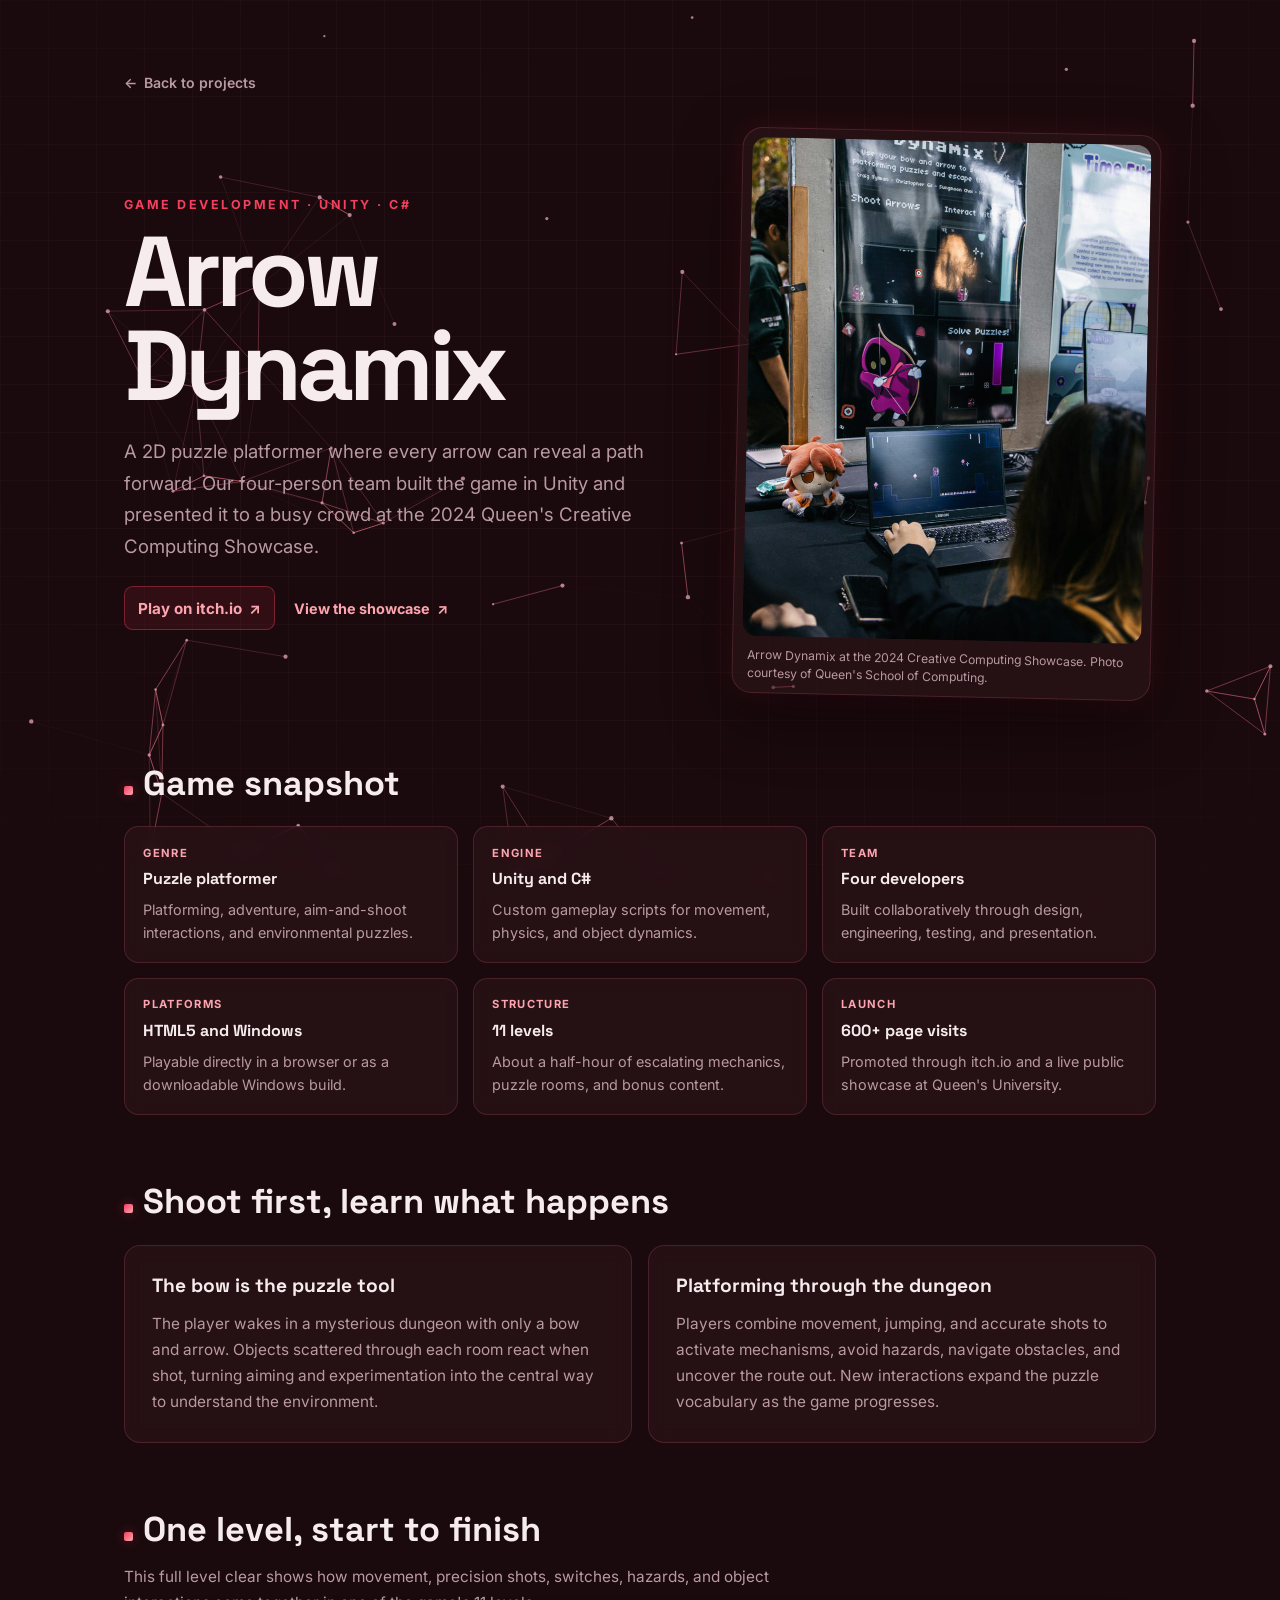
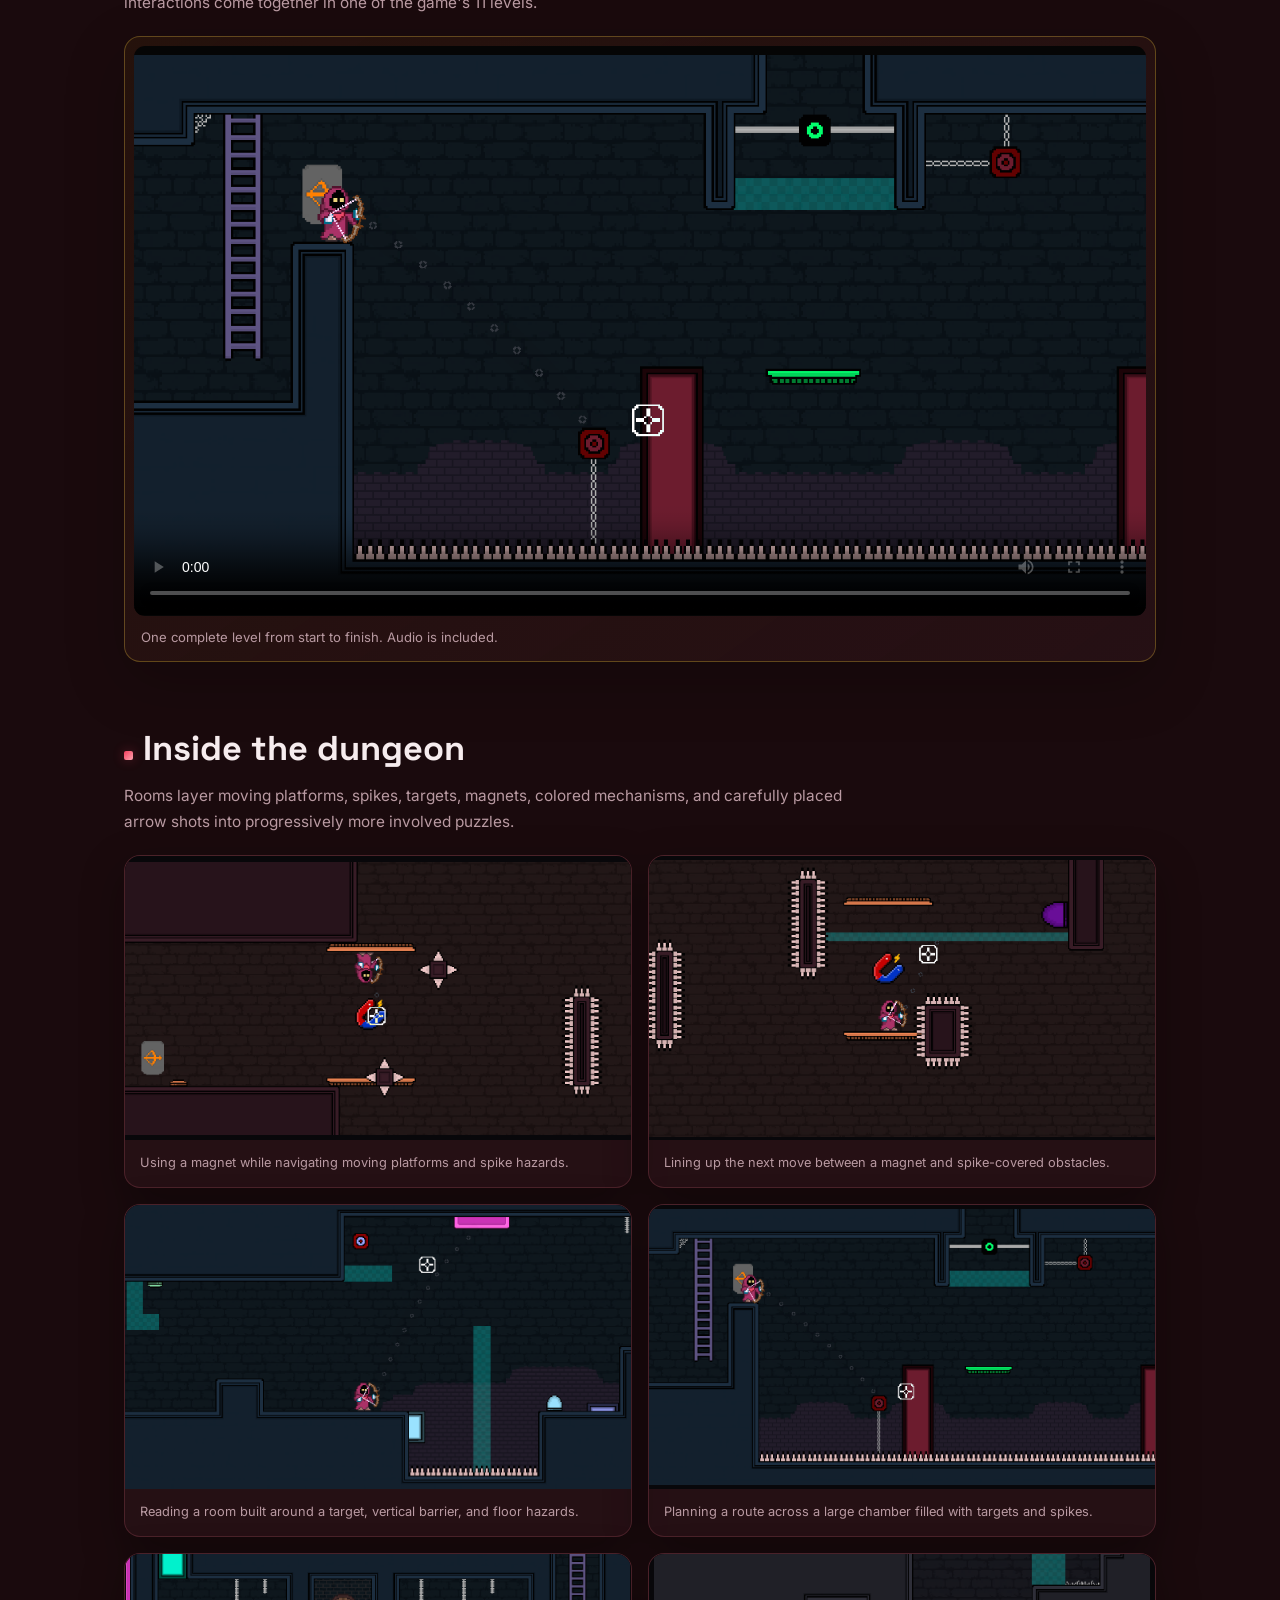
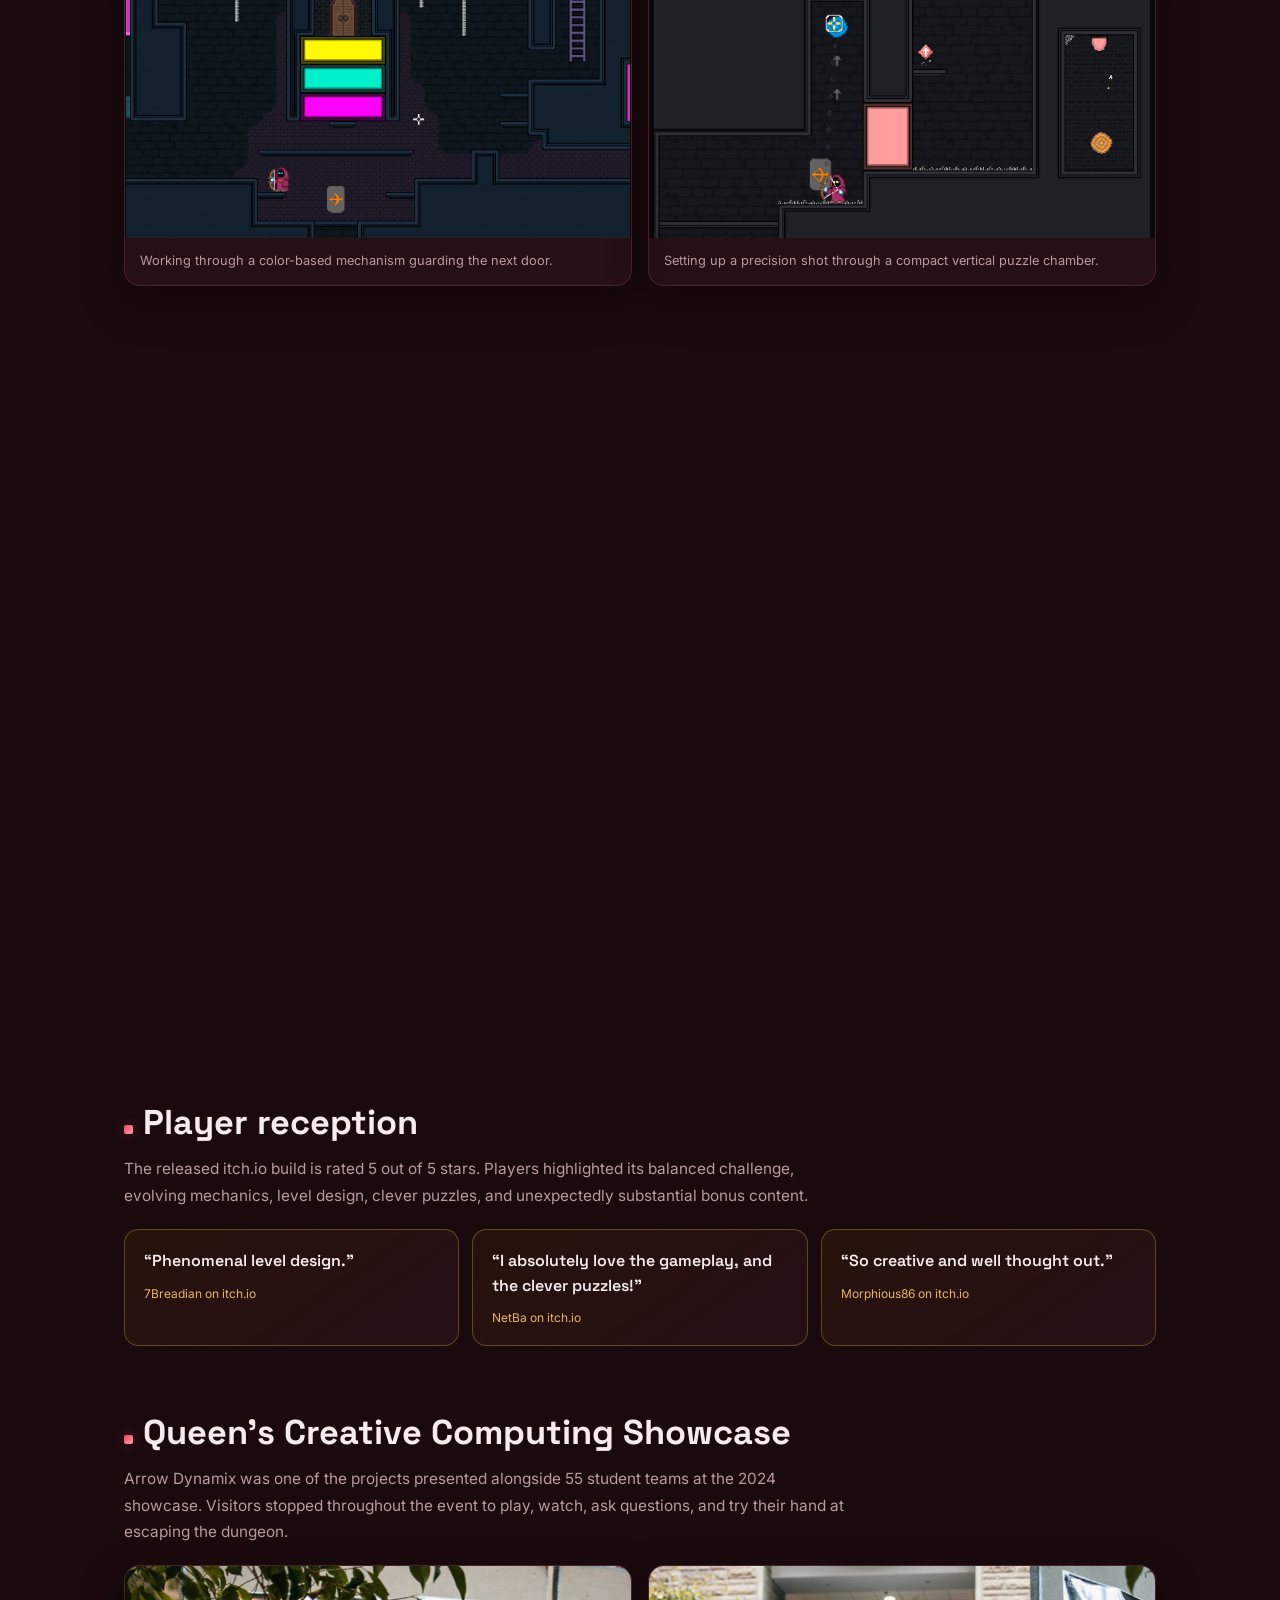
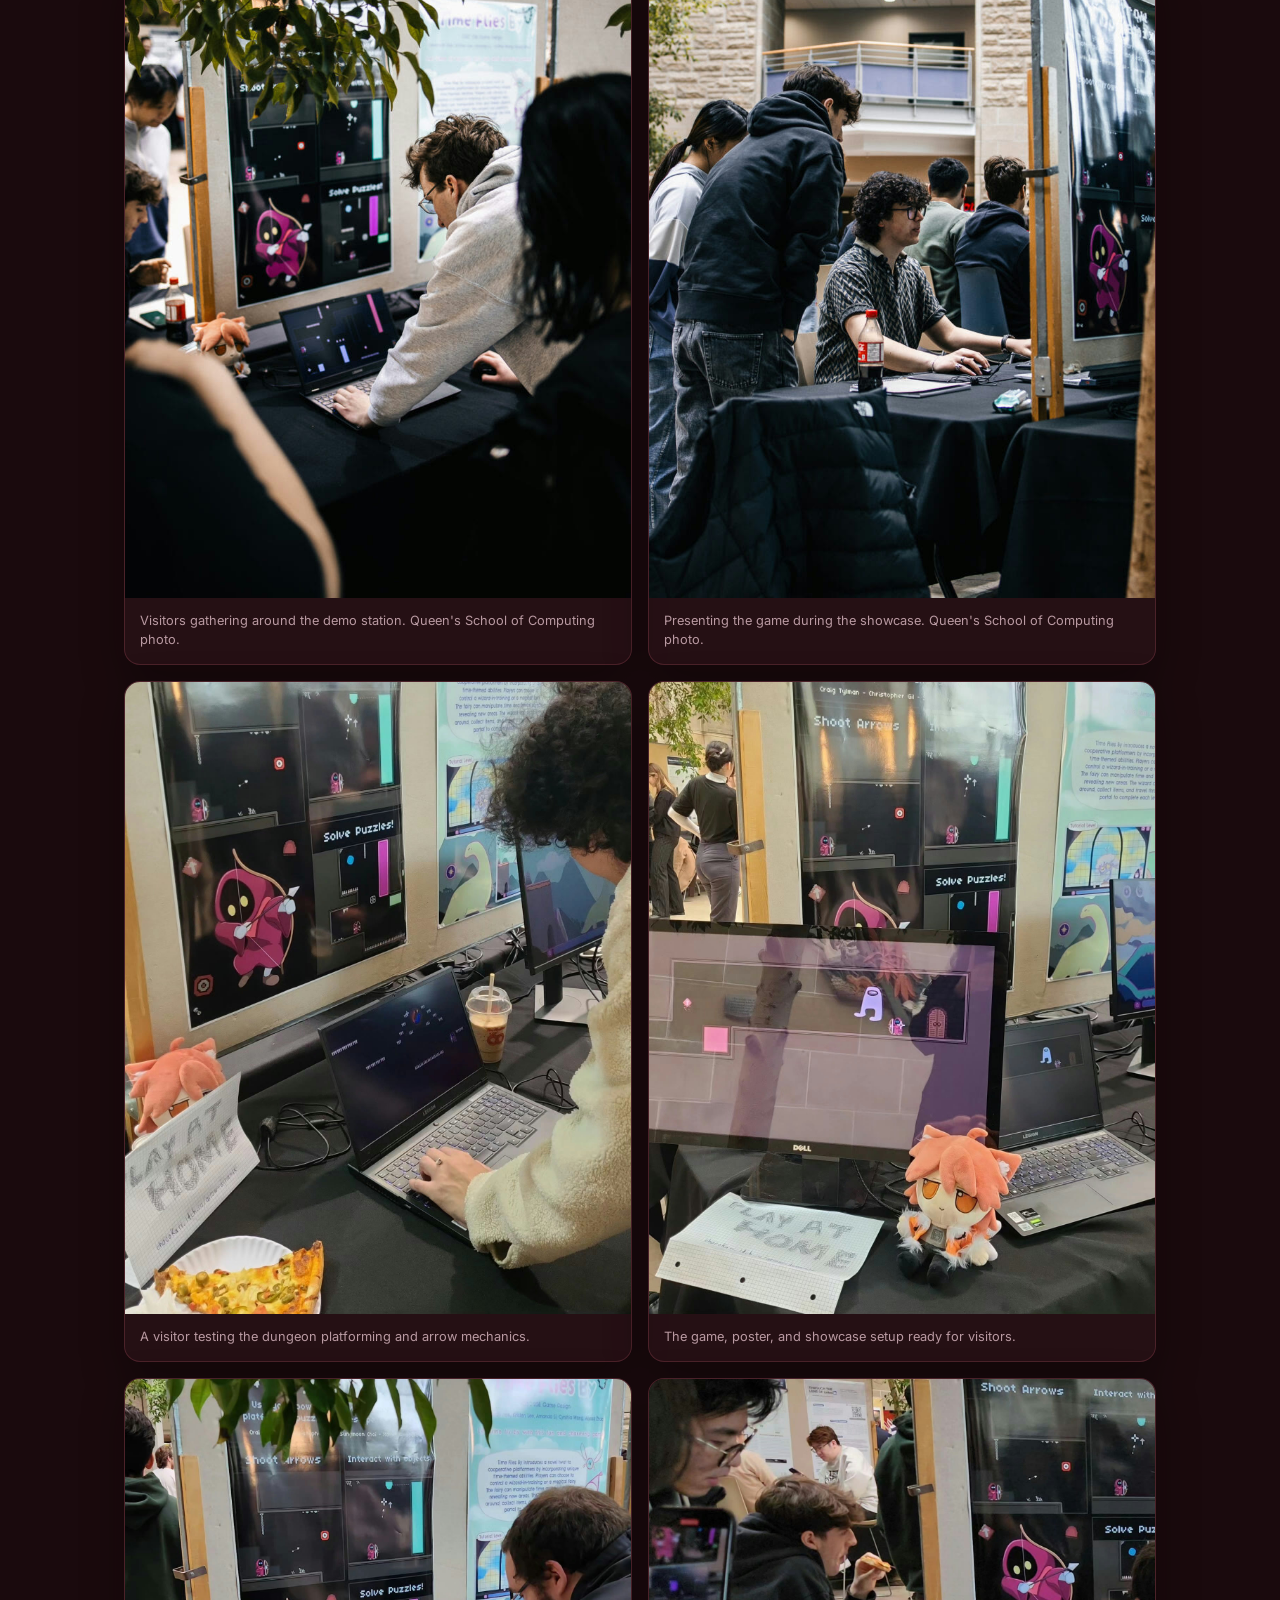
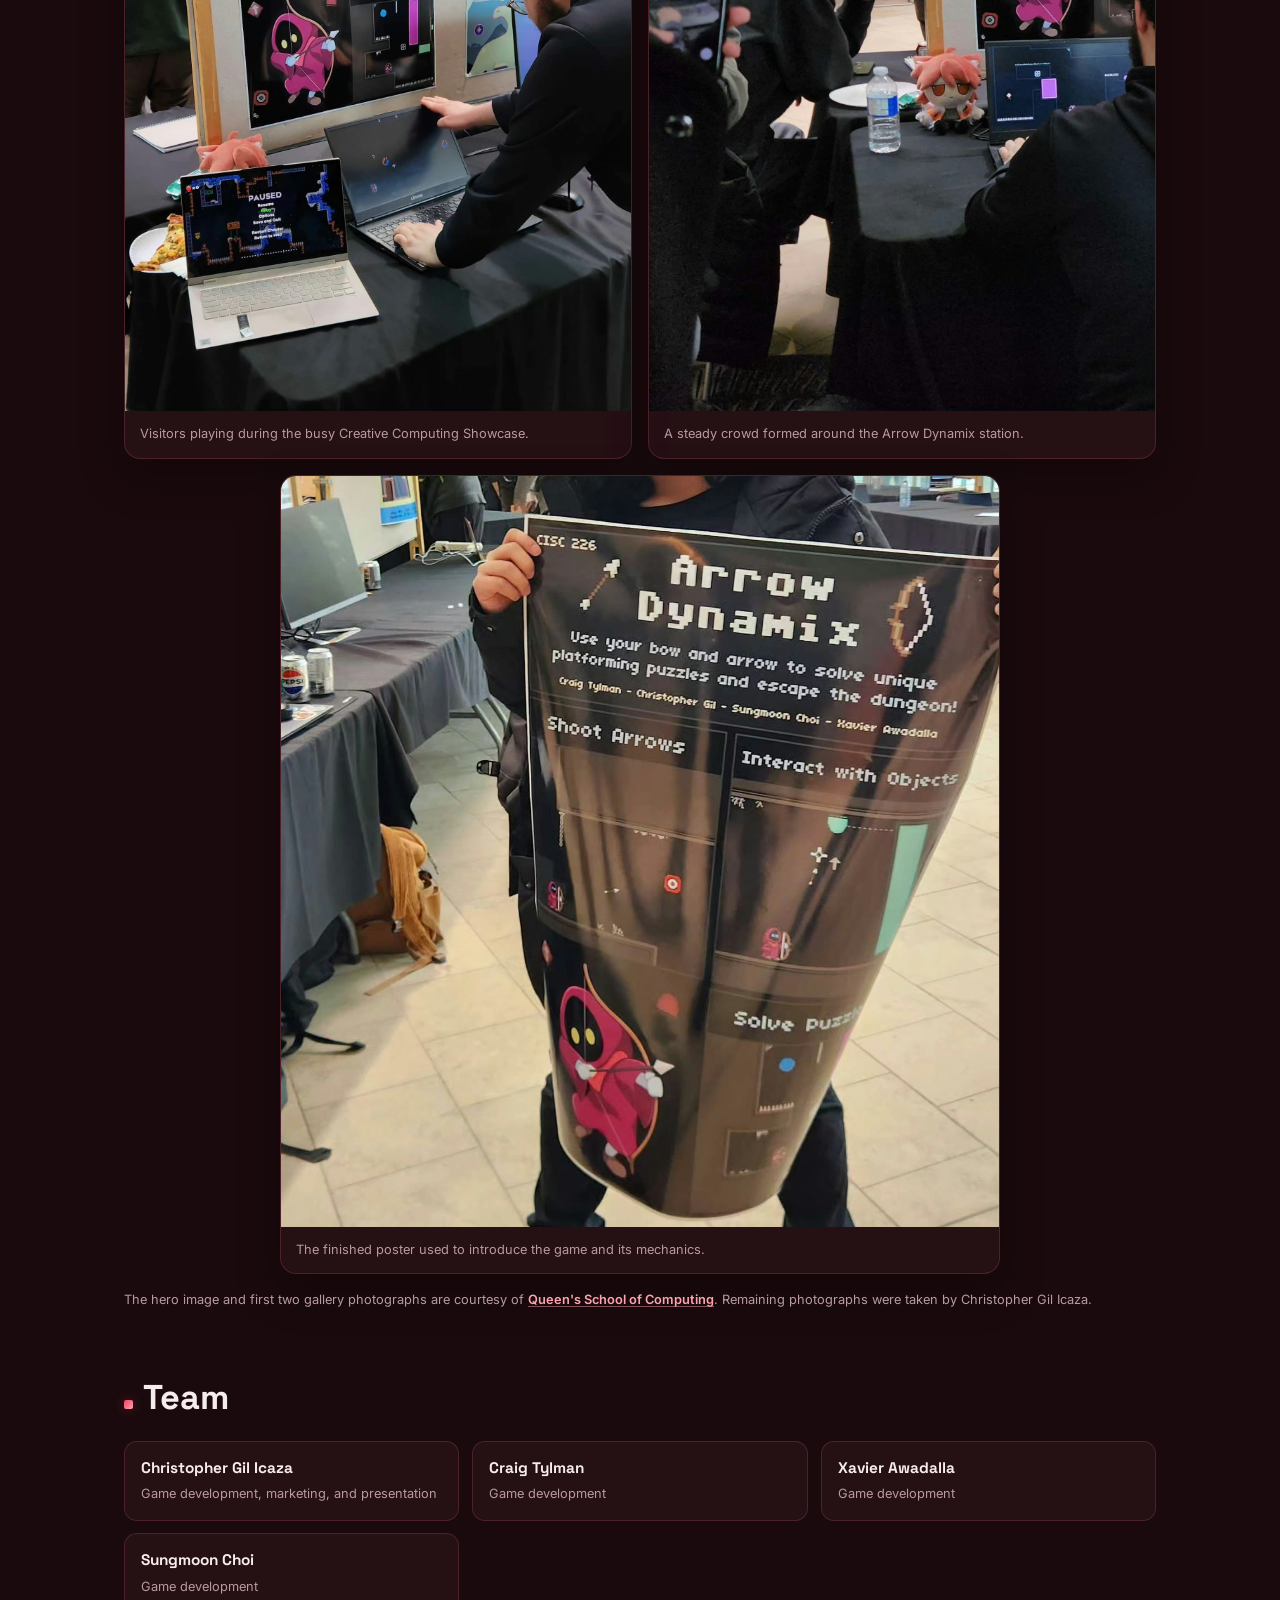
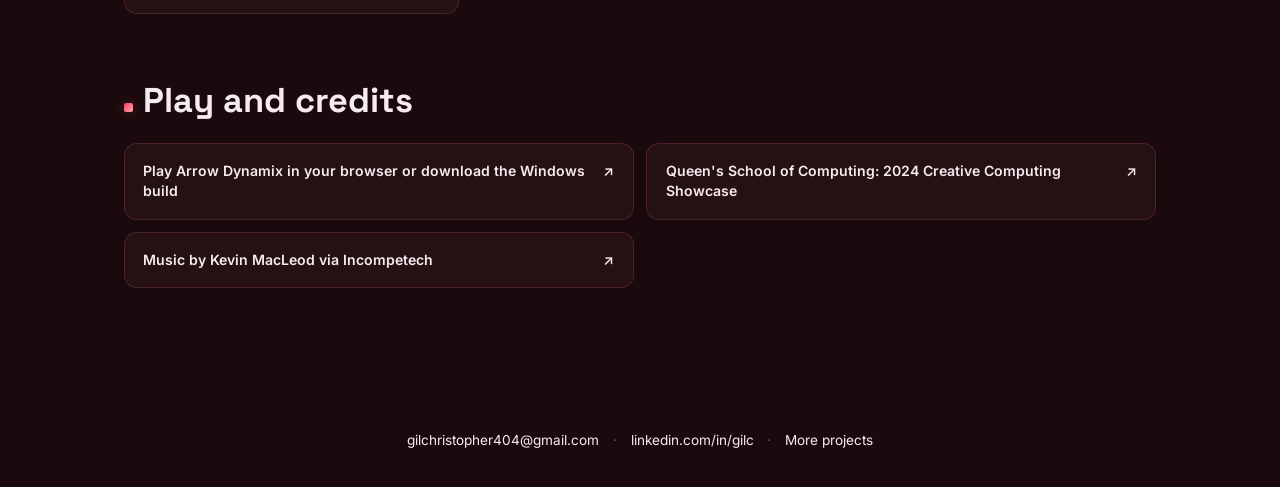
==== commit bf7efbb9: "Added gameplay images and a video for Arrow dynamix" ====
--- a/projects/arrow-dynamix.html
+++ b/projects/arrow-dynamix.html
@@ -9,7 +9,7 @@
   <link rel="preconnect" href="https://fonts.googleapis.com" />
   <link rel="preconnect" href="https://fonts.gstatic.com" crossorigin />
   <link href="https://fonts.googleapis.com/css2?family=Space+Grotesk:wght@400;500;600;700&family=Inter:wght@400;500;600&display=swap" rel="stylesheet" />
-  <link rel="stylesheet" href="../css/style.css?v=20260826-14" />
+  <link rel="stylesheet" href="../css/style.css?v=20260826-15" />
 </head>
 <body>
   <canvas id="bg" aria-hidden="true"></canvas>
@@ -64,9 +64,9 @@
           <p>Playable directly in a browser or as a downloadable Windows build.</p>
         </div>
         <div class="spec">
-          <span class="spec-label">Play time</span>
-          <strong>About 30 minutes</strong>
-          <p>A compact main experience with escalating mechanics and bonus content.</p>
+          <span class="spec-label">Structure</span>
+          <strong>11 levels</strong>
+          <p>About a half-hour of escalating mechanics, puzzle rooms, and bonus content.</p>
         </div>
         <div class="spec">
           <span class="spec-label">Launch</span>
@@ -95,6 +95,68 @@
             expand the puzzle vocabulary as the game progresses.
           </p>
         </article>
+      </div>
+    </section>
+
+    <section class="detail-section reveal" aria-labelledby="demo-title">
+      <h2 id="demo-title">One level, start to finish</h2>
+      <p class="gallery-intro">
+        This full level clear shows how movement, precision shots, switches, hazards,
+        and object interactions come together in one of the game's 11 levels.
+      </p>
+      <figure class="game-demo-frame">
+        <video class="game-demo-video" controls playsinline preload="metadata" poster="../assets/arrow-gameplay-4.png">
+          <source src="../assets/arrow-level-demo.mp4" type="video/mp4" />
+          Your browser does not support HTML video. You can
+          <a href="../assets/arrow-level-demo.mp4">download the gameplay demo</a> instead.
+        </video>
+        <figcaption>One complete level from start to finish. Audio is included.</figcaption>
+      </figure>
+    </section>
+
+    <section class="detail-section reveal" aria-labelledby="gameplay-title">
+      <h2 id="gameplay-title">Inside the dungeon</h2>
+      <p class="gallery-intro">
+        Rooms layer moving platforms, spikes, targets, magnets, colored mechanisms,
+        and carefully placed arrow shots into progressively more involved puzzles.
+      </p>
+      <div class="event-gallery gameplay-gallery">
+        <figure class="event-photo">
+          <button class="event-photo-button" type="button" data-lightbox-src="../assets/arrow-gameplay-1.png" data-lightbox-alt="The Arrow Dynamix archer navigating moving platforms, spikes, and a magnet" data-lightbox-caption="Using a magnet while navigating moving platforms and spike hazards." aria-haspopup="dialog" aria-controls="eventLightbox" aria-label="Enlarge the magnet and moving platforms gameplay screenshot">
+            <img src="../assets/arrow-gameplay-1.png" alt="The Arrow Dynamix archer navigating moving platforms, spikes, and a magnet" width="1270" height="685" loading="lazy" />
+          </button>
+          <figcaption>Using a magnet while navigating moving platforms and spike hazards.</figcaption>
+        </figure>
+        <figure class="event-photo">
+          <button class="event-photo-button" type="button" data-lightbox-src="../assets/arrow-gameplay-2.png" data-lightbox-alt="The archer aiming near a magnet, moving platform, and spike-covered obstacles" data-lightbox-caption="Lining up the next move between a magnet and spike-covered obstacles." aria-haspopup="dialog" aria-controls="eventLightbox" aria-label="Enlarge the spike obstacle gameplay screenshot">
+            <img src="../assets/arrow-gameplay-2.png" alt="The archer aiming near a magnet, moving platform, and spike-covered obstacles" width="1269" height="695" loading="lazy" />
+          </button>
+          <figcaption>Lining up the next move between a magnet and spike-covered obstacles.</figcaption>
+        </figure>
+        <figure class="event-photo">
+          <button class="event-photo-button" type="button" data-lightbox-src="../assets/arrow-gameplay-3.png" data-lightbox-alt="The archer facing a target, vertical barrier, spikes, and a blue mechanism" data-lightbox-caption="Reading a room built around a target, vertical barrier, and floor hazards." aria-haspopup="dialog" aria-controls="eventLightbox" aria-label="Enlarge the target and barrier gameplay screenshot">
+            <img src="../assets/arrow-gameplay-3.png" alt="The archer facing a target, vertical barrier, spikes, and a blue mechanism" width="1254" height="703" loading="lazy" />
+          </button>
+          <figcaption>Reading a room built around a target, vertical barrier, and floor hazards.</figcaption>
+        </figure>
+        <figure class="event-photo">
+          <button class="event-photo-button" type="button" data-lightbox-src="../assets/arrow-gameplay-4.png" data-lightbox-alt="The archer above a large spike pit with targets, platforms, and a ladder" data-lightbox-caption="Planning a route across a large chamber filled with targets and spikes." aria-haspopup="dialog" aria-controls="eventLightbox" aria-label="Enlarge the large spike chamber gameplay screenshot">
+            <img src="../assets/arrow-gameplay-4.png" alt="The archer above a large spike pit with targets, platforms, and a ladder" width="1274" height="695" loading="lazy" />
+          </button>
+          <figcaption>Planning a route across a large chamber filled with targets and spikes.</figcaption>
+        </figure>
+        <figure class="event-photo">
+          <button class="event-photo-button" type="button" data-lightbox-src="../assets/arrow-gameplay-5.png" data-lightbox-alt="The archer below three brightly colored blocks and a locked dungeon door" data-lightbox-caption="Working through a color-based mechanism guarding the next door." aria-haspopup="dialog" aria-controls="eventLightbox" aria-label="Enlarge the colored mechanism gameplay screenshot">
+            <img src="../assets/arrow-gameplay-5.png" alt="The archer below three brightly colored blocks and a locked dungeon door" width="1277" height="720" loading="lazy" />
+          </button>
+          <figcaption>Working through a color-based mechanism guarding the next door.</figcaption>
+        </figure>
+        <figure class="event-photo">
+          <button class="event-photo-button" type="button" data-lightbox-src="../assets/arrow-gameplay-6.png" data-lightbox-alt="The archer aiming through a tall enclosed chamber toward a distant mechanism" data-lightbox-caption="Setting up a precision shot through a compact vertical puzzle chamber." aria-haspopup="dialog" aria-controls="eventLightbox" aria-label="Enlarge the precision shot gameplay screenshot">
+            <img src="../assets/arrow-gameplay-6.png" alt="The archer aiming through a tall enclosed chamber toward a distant mechanism" width="1242" height="713" loading="lazy" />
+          </button>
+          <figcaption>Setting up a precision shot through a compact vertical puzzle chamber.</figcaption>
+        </figure>
       </div>
     </section>
 
--- a/css/style.css
+++ b/css/style.css
@@ -1143,6 +1143,41 @@
 /* ---------- Arrow Dynamix detail page ---------- */
 
 .arrow-hero-photo { object-position: center 48%; }
+
+.game-demo-frame {
+  overflow: hidden;
+  margin: 1.1rem 0 0;
+  padding: 0.55rem;
+  border: 1px solid rgba(255, 210, 62, 0.28);
+  border-radius: 1rem;
+  background: linear-gradient(145deg, rgba(88, 54, 8, 0.18), var(--panel));
+  box-shadow: 0 20px 60px rgba(0, 0, 0, 0.22);
+}
+
+.game-demo-video {
+  display: block;
+  width: 100%;
+  aspect-ratio: 16 / 9;
+  border-radius: 0.7rem;
+  background: #050505;
+  object-fit: contain;
+}
+
+.game-demo-frame figcaption {
+  padding: 0.8rem 0.45rem 0.25rem;
+  color: var(--text-dim);
+  font-size: 0.82rem;
+  line-height: 1.5;
+}
+
+.gameplay-gallery .event-photo-button {
+  background: #08070a;
+}
+
+.gameplay-gallery .event-photo img {
+  aspect-ratio: 16 / 9;
+  object-fit: contain;
+}
 
 .game-controls {
   display: grid;
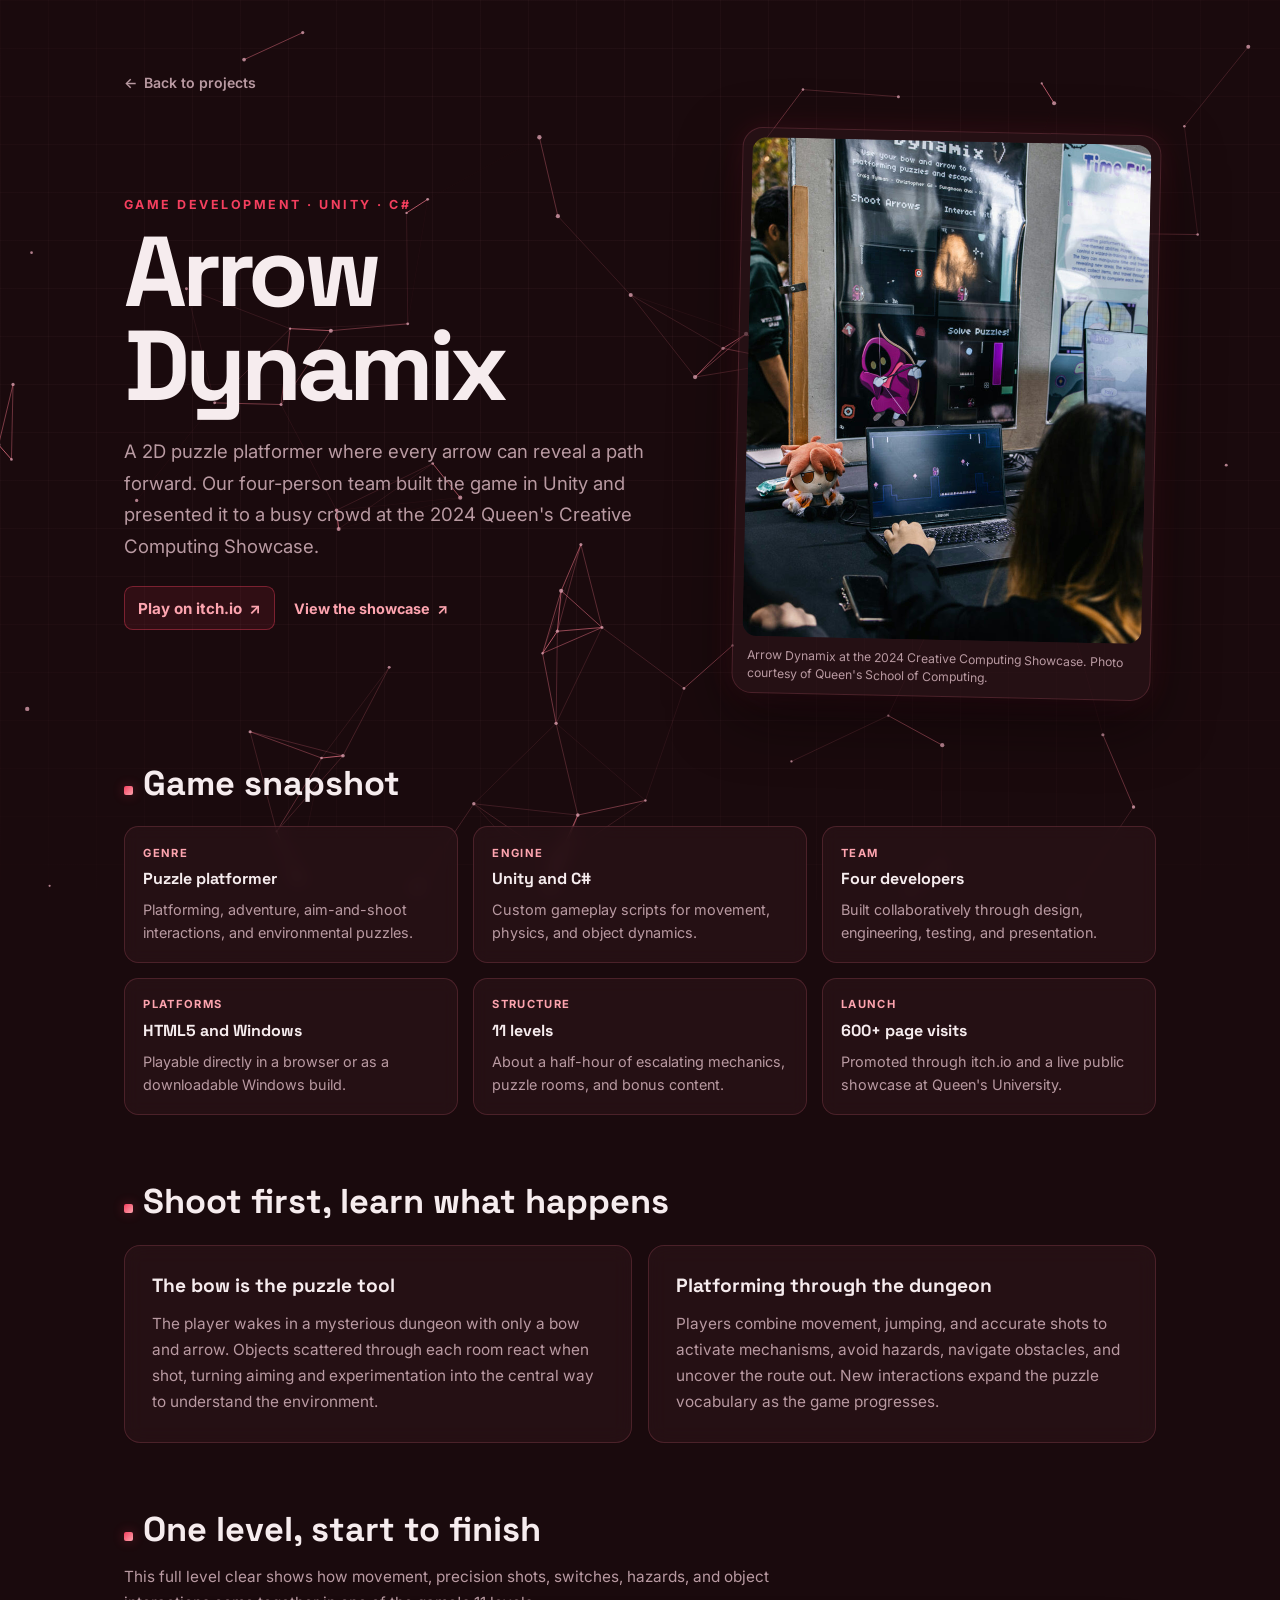
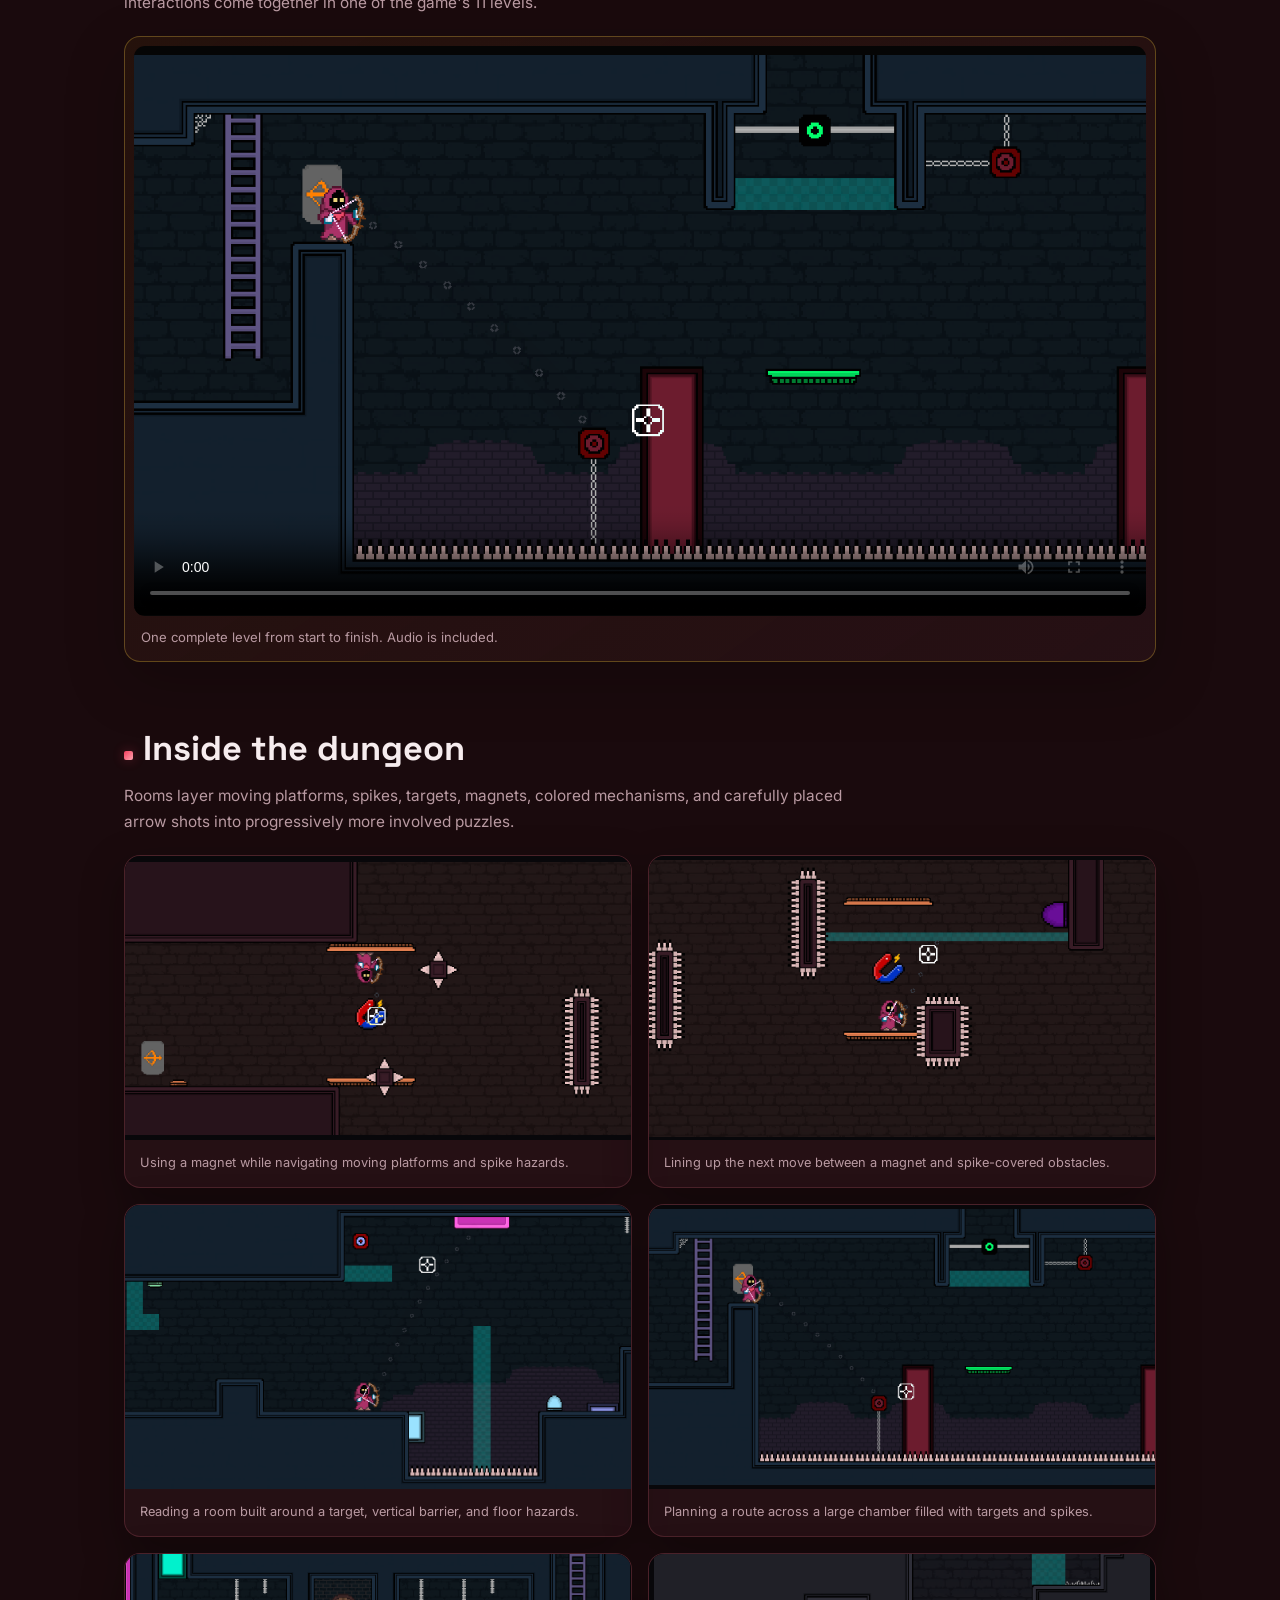
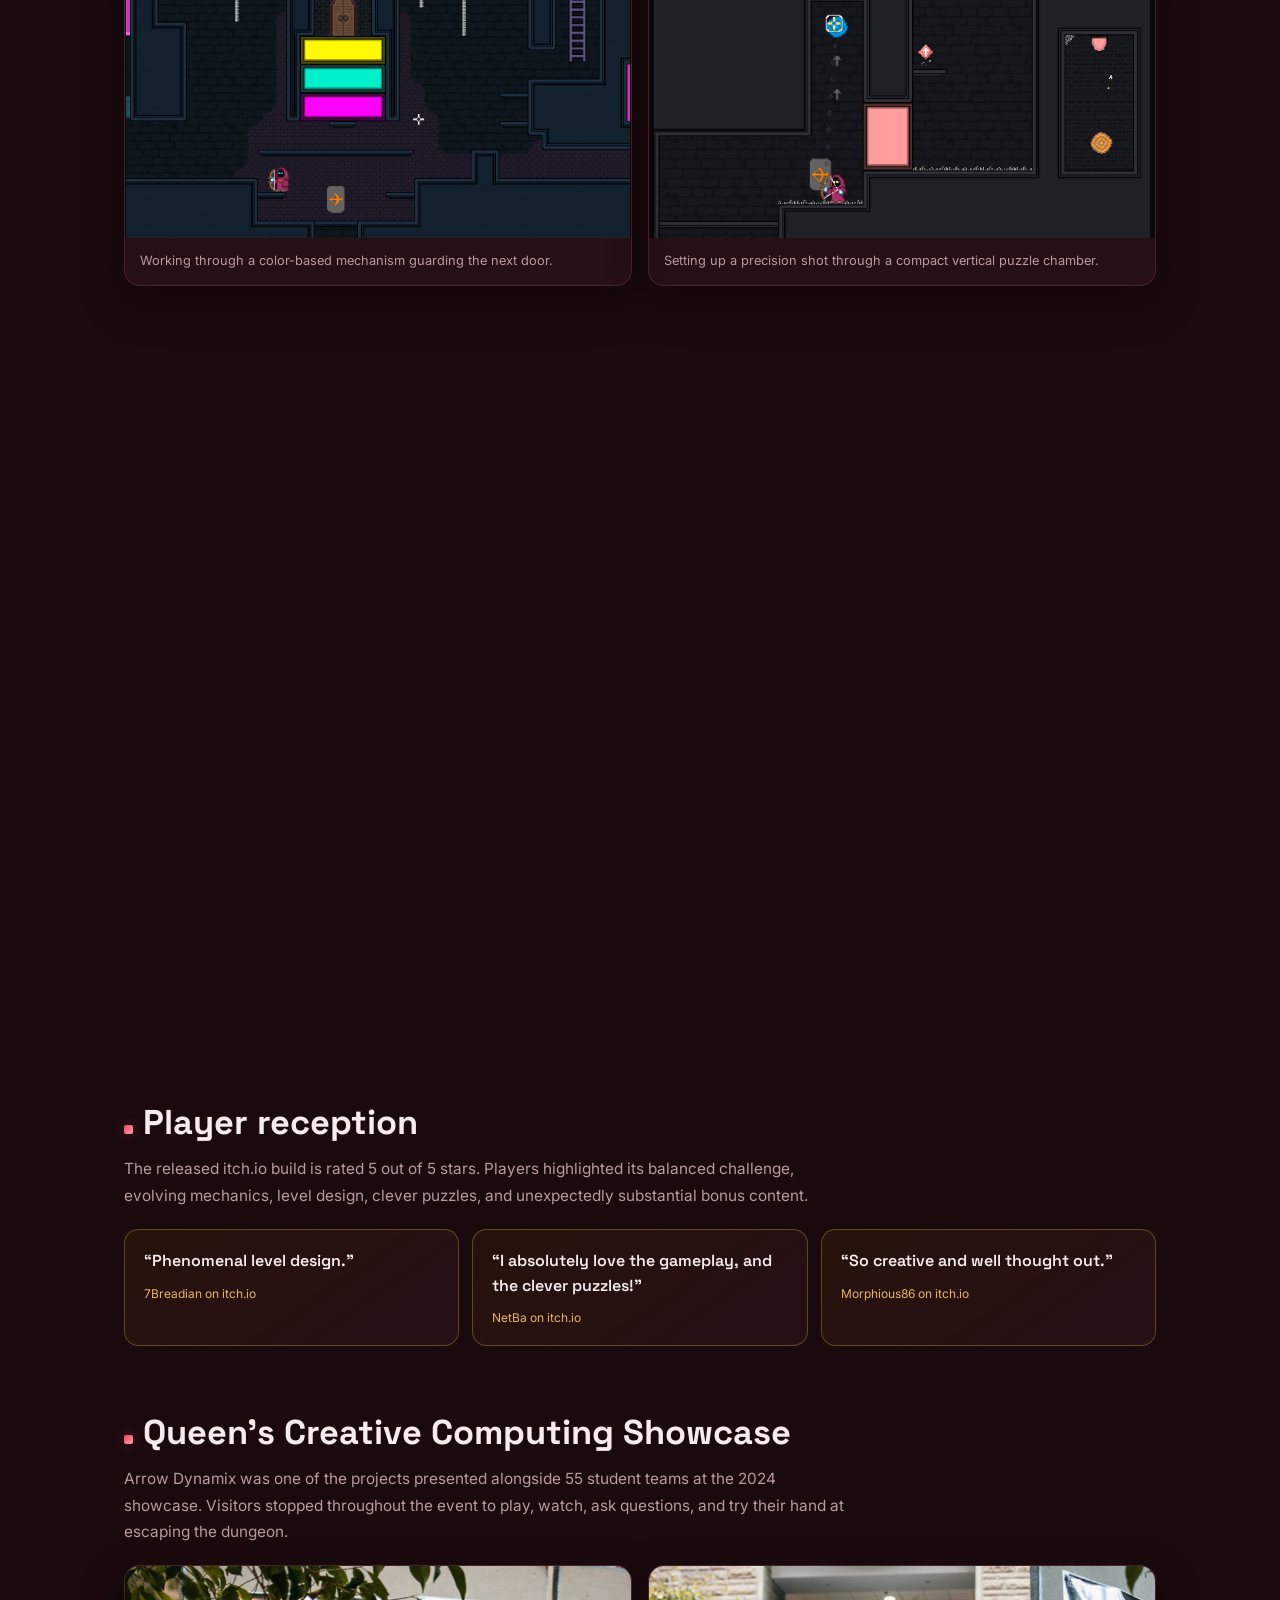
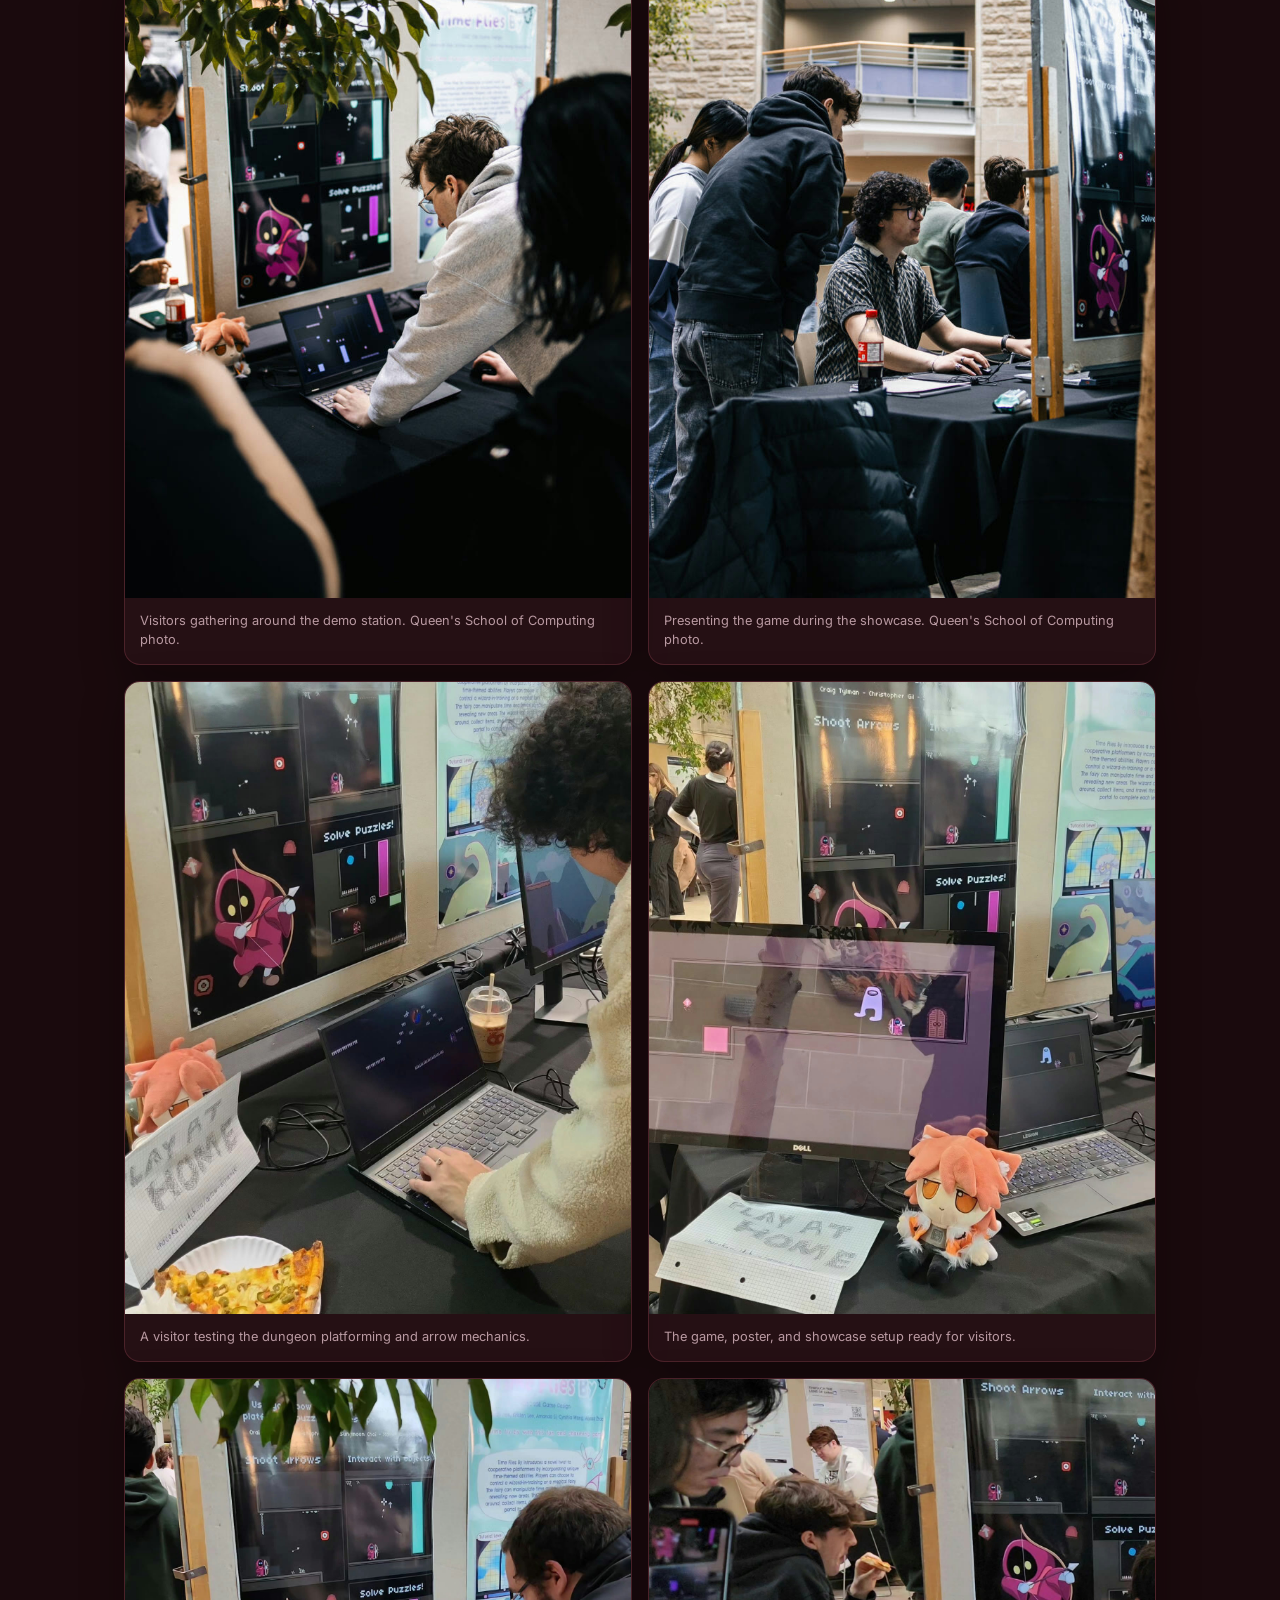
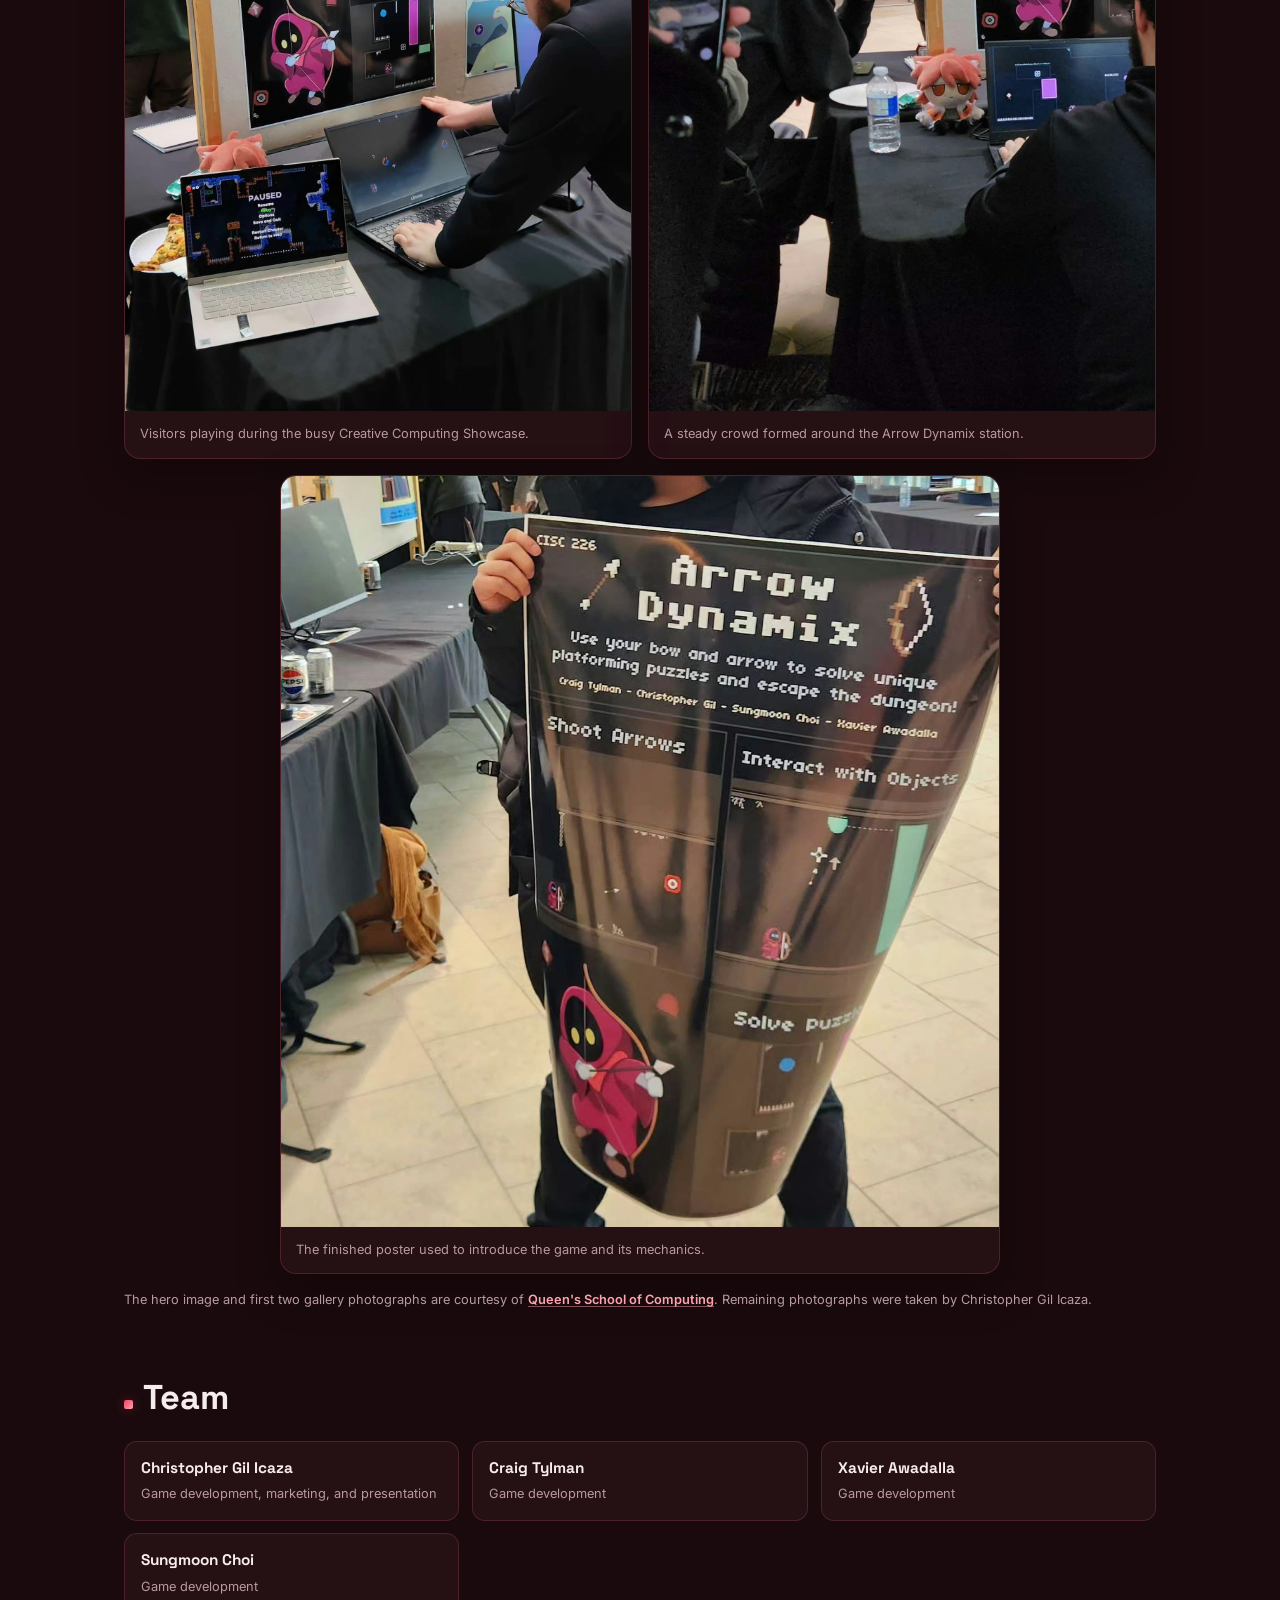
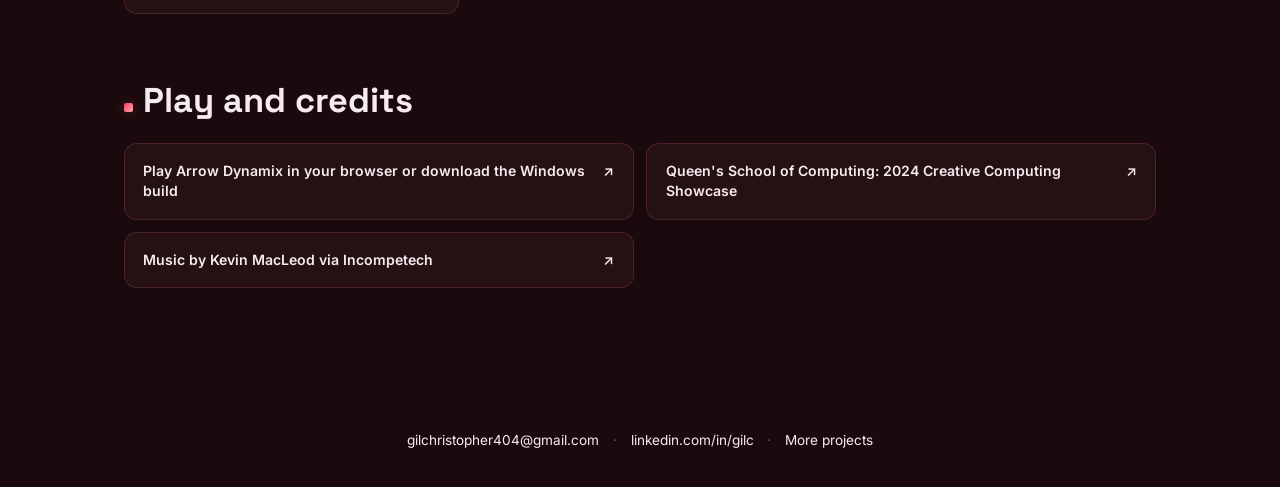
==== commit bdebdf19: "Added KVWatch project page & Updated card. Added relevant img assets to the KVWatch project. Fixed Z" ====
--- a/projects/arrow-dynamix.html
+++ b/projects/arrow-dynamix.html
@@ -9,7 +9,7 @@
   <link rel="preconnect" href="https://fonts.googleapis.com" />
   <link rel="preconnect" href="https://fonts.gstatic.com" crossorigin />
   <link href="https://fonts.googleapis.com/css2?family=Space+Grotesk:wght@400;500;600;700&family=Inter:wght@400;500;600&display=swap" rel="stylesheet" />
-  <link rel="stylesheet" href="../css/style.css?v=20260826-15" />
+  <link rel="stylesheet" href="../css/style.css?v=20260830-20" />
 </head>
 <body>
   <canvas id="bg" aria-hidden="true"></canvas>
@@ -318,6 +318,6 @@
     <a href="../index.html#projects">More projects</a>
   </footer>
 
-  <script src="../js/main.js?v=20260826-4"></script>
+  <script src="../js/main.js?v=20260830-7"></script>
 </body>
 </html>
--- a/css/style.css
+++ b/css/style.css
@@ -308,6 +308,7 @@
 
 .card-media img.nas-photo { object-position: center 58%; }
 .card-media img.arrow-card-photo { object-position: center 44%; }
+.card-media img.kvwatch-card-photo { object-position: center 8%; }
 
 .card:hover .card-media img,
 .card:hover .card-media video { transform: scale(1.045); }
@@ -347,6 +348,12 @@
   background: linear-gradient(92deg, #b9f7e2, #34d399 55%, #0f9d6a);
   box-shadow: 0 4px 16px rgba(52, 211, 153, 0.45);
 }
+.badge-development {
+  top: 2.75rem;
+  color: #eff6ff;
+  background: linear-gradient(92deg, #2563eb, #7c3aed 58%, #a855f7);
+  box-shadow: 0 4px 16px rgba(124, 58, 237, 0.48);
+}
 .badge-amber {
   color: #2a1402;
   background: linear-gradient(92deg, #ffe1b0, #fbbf24 55%, #e08a0b);
@@ -389,6 +396,20 @@
   font-weight: 700;
   margin-bottom: 0.5rem;
   letter-spacing: -0.01em;
+}
+
+.card-title-link {
+  color: inherit;
+  text-decoration: none;
+  transition: color 0.2s ease;
+}
+
+.card-title-link:hover { color: var(--accent-2); }
+
+.card-title-link:focus-visible {
+  outline: 2px solid var(--accent-2);
+  outline-offset: 4px;
+  border-radius: 0.2rem;
 }
 
 .card-body p {
@@ -1125,7 +1146,6 @@
   width: 100%;
   max-width: none;
   cursor: zoom-in;
-  transition: width 0.25s ease;
 }
 
 .image-lightbox.is-zoomed img {
@@ -1178,6 +1198,140 @@
   aspect-ratio: 16 / 9;
   object-fit: contain;
 }
+
+/* ---------- KVWatch detail page ---------- */
+
+.kvwatch-main { max-width: 1240px; }
+
+.development-notice {
+  max-width: 680px;
+  margin: 1rem 0 0;
+  padding: 0.78rem 0.95rem;
+  border: 1px solid rgba(129, 140, 248, 0.4);
+  border-radius: 0.8rem;
+  color: #cbd5e1;
+  background: linear-gradient(110deg, rgba(37, 99, 235, 0.14), rgba(124, 58, 237, 0.13));
+  box-shadow: inset 0 1px 0 rgba(255, 255, 255, 0.04);
+  font-size: 0.92rem;
+  line-height: 1.6;
+}
+
+.development-notice strong { color: #dbeafe; }
+
+.kvwatch-hero {
+  grid-template-columns: minmax(320px, 0.78fr) minmax(520px, 1.22fr);
+  gap: clamp(2rem, 4vw, 4rem);
+}
+
+.kvwatch-hero-frame { transform: rotate(0.7deg); }
+
+.kvwatch-hero-photo {
+  aspect-ratio: 16 / 10;
+  max-height: none;
+  object-position: center top;
+}
+
+.kvwatch-dashboard-copy { max-width: 900px; }
+
+.kvwatch-dashboard-frame { max-width: 1040px; }
+
+.kvwatch-dashboard-button {
+  max-height: 780px;
+  background: #0e1117;
+}
+
+.kvwatch-dashboard-button > img {
+  display: block;
+  width: 100%;
+  height: auto;
+}
+
+.kvwatch-dashboard-button:hover > img {
+  transform: scale(1.008);
+  filter: brightness(0.76);
+}
+
+.kvwatch-dashboard-button:hover .zoom-hint,
+.kvwatch-dashboard-button:focus-visible .zoom-hint { opacity: 1; }
+
+.kvwatch-component-grid {
+  display: grid;
+  grid-template-columns: repeat(2, minmax(0, 1fr));
+  gap: 1rem;
+}
+
+.kvwatch-component {
+  display: grid;
+  grid-template-columns: auto minmax(0, 1fr);
+  gap: 1rem;
+}
+
+.component-number {
+  display: grid;
+  place-items: center;
+  width: 2.4rem;
+  height: 2.4rem;
+  border: 1px solid rgba(253, 164, 175, 0.32);
+  border-radius: 0.7rem;
+  background: rgba(244, 63, 94, 0.1);
+  color: var(--accent-2);
+  font-family: "Space Grotesk", sans-serif;
+  font-size: 0.75rem;
+  font-weight: 700;
+}
+
+.kvwatch-stack { max-width: 900px; }
+
+.kvstatus-copy { max-width: 920px; }
+
+.kvstatus-frame { max-width: 1100px; }
+
+.kvstatus-button { background: #f7f8fa; }
+
+.kvstatus-button > img {
+  display: block;
+  width: 100%;
+  height: auto;
+}
+
+.kvstatus-button:hover > img {
+  transform: scale(1.008);
+  filter: brightness(0.82);
+}
+
+.kvstatus-button:hover .zoom-hint,
+.kvstatus-button:focus-visible .zoom-hint { opacity: 1; }
+
+.kvstatus-legend {
+  display: grid;
+  grid-template-columns: repeat(2, minmax(0, 1fr));
+  gap: 0.75rem;
+  margin-top: 1.25rem;
+}
+
+.kvstatus-legend > div {
+  padding: 0.9rem 1rem;
+  border: 1px solid var(--panel-border);
+  border-radius: 0.8rem;
+  background: var(--panel);
+}
+
+.kvstatus-legend dt {
+  margin-bottom: 0.35rem;
+  color: var(--accent-2);
+  font-family: "Space Grotesk", sans-serif;
+  font-size: 0.72rem;
+  font-weight: 700;
+  letter-spacing: 0.08em;
+}
+
+.kvstatus-legend dd {
+  color: var(--text-dim);
+  font-size: 0.84rem;
+  line-height: 1.55;
+}
+
+.kvstatus-age-note { margin-top: 1rem; }
 
 .game-controls {
   display: grid;
@@ -1336,7 +1490,8 @@
   /* 2 full cards per view */
   :root { --card-w: calc((100% - 1.25rem) / 2); }
   .pipeline { grid-template-columns: repeat(3, minmax(0, 1fr)); }
-  .handfluence-hero { grid-template-columns: 1fr; }
+  .handfluence-hero,
+  .kvwatch-hero { grid-template-columns: 1fr; }
   .arrow-team-list { grid-template-columns: repeat(2, minmax(0, 1fr)); }
 }
 
@@ -1353,6 +1508,8 @@
   .pipeline,
   .team-list,
   .coverage-links,
+  .kvwatch-component-grid,
+  .kvstatus-legend,
   .event-gallery,
   .game-controls,
   .reception-grid,
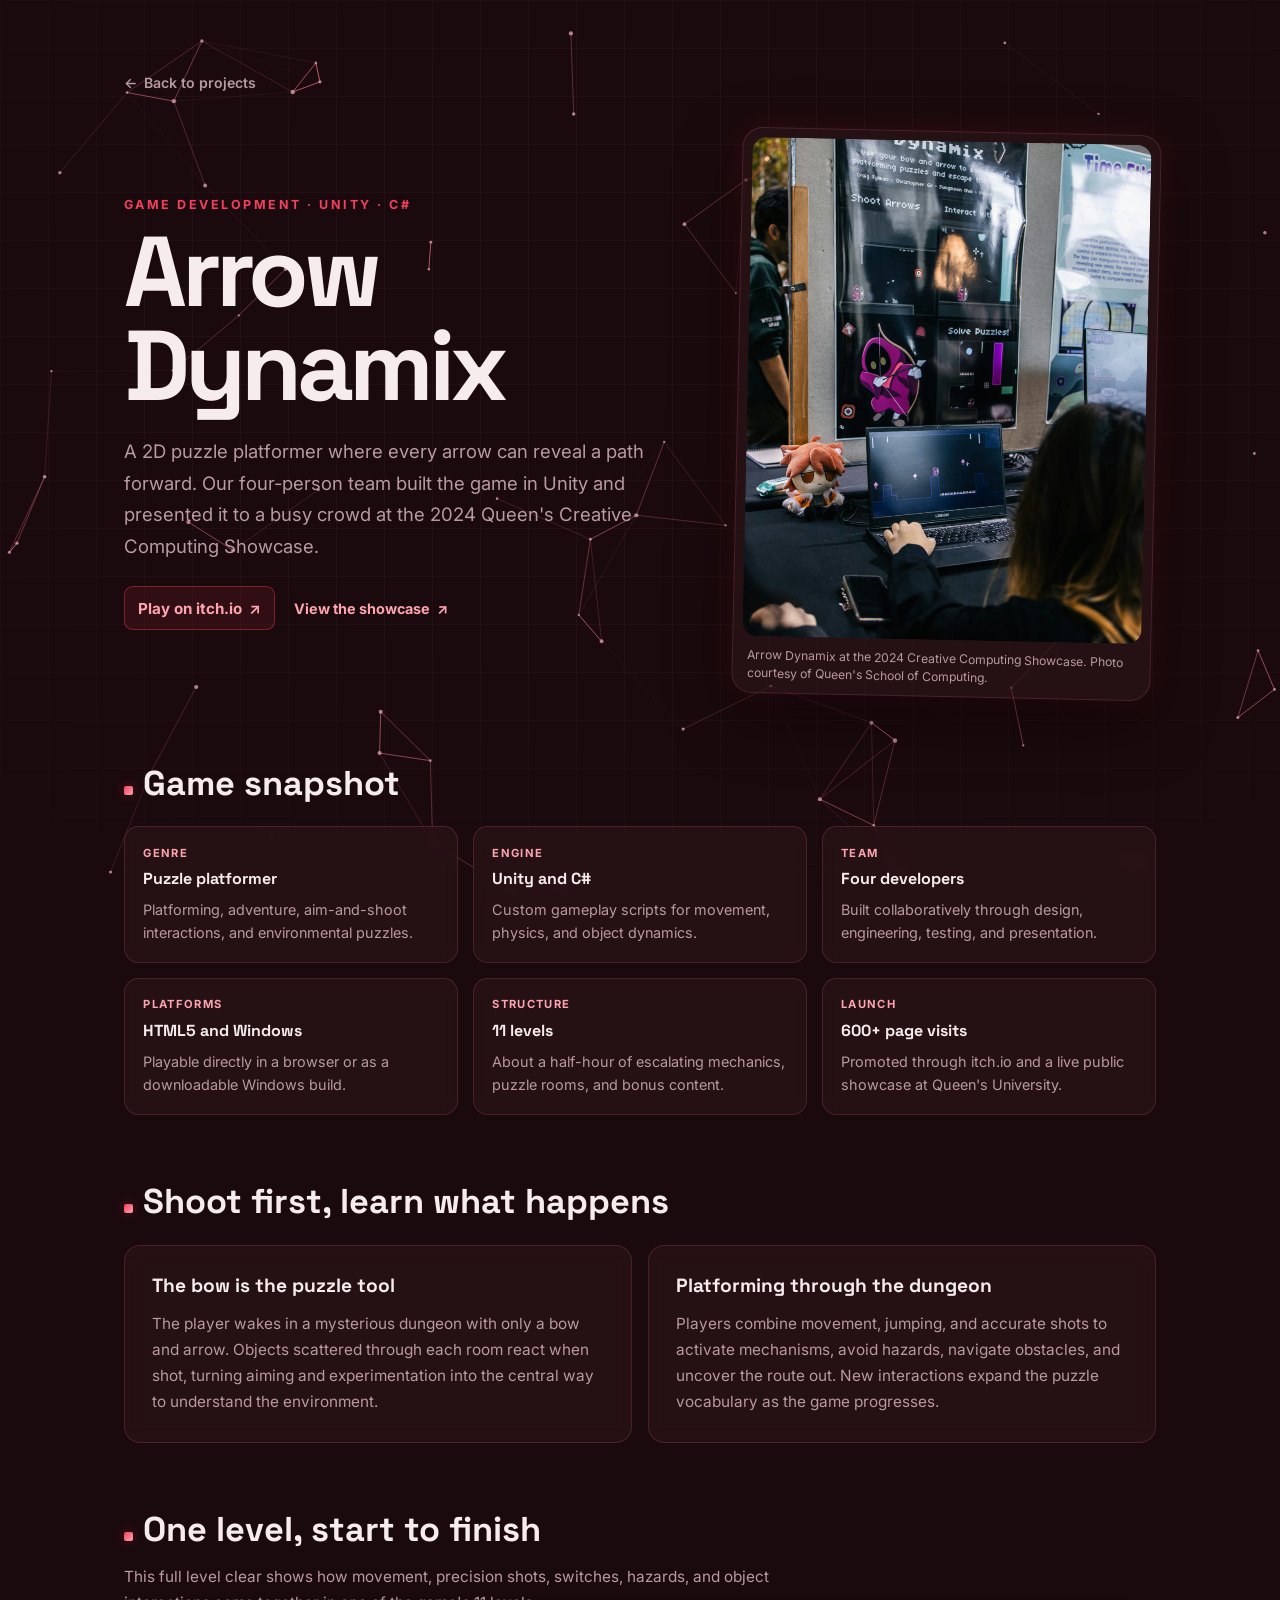
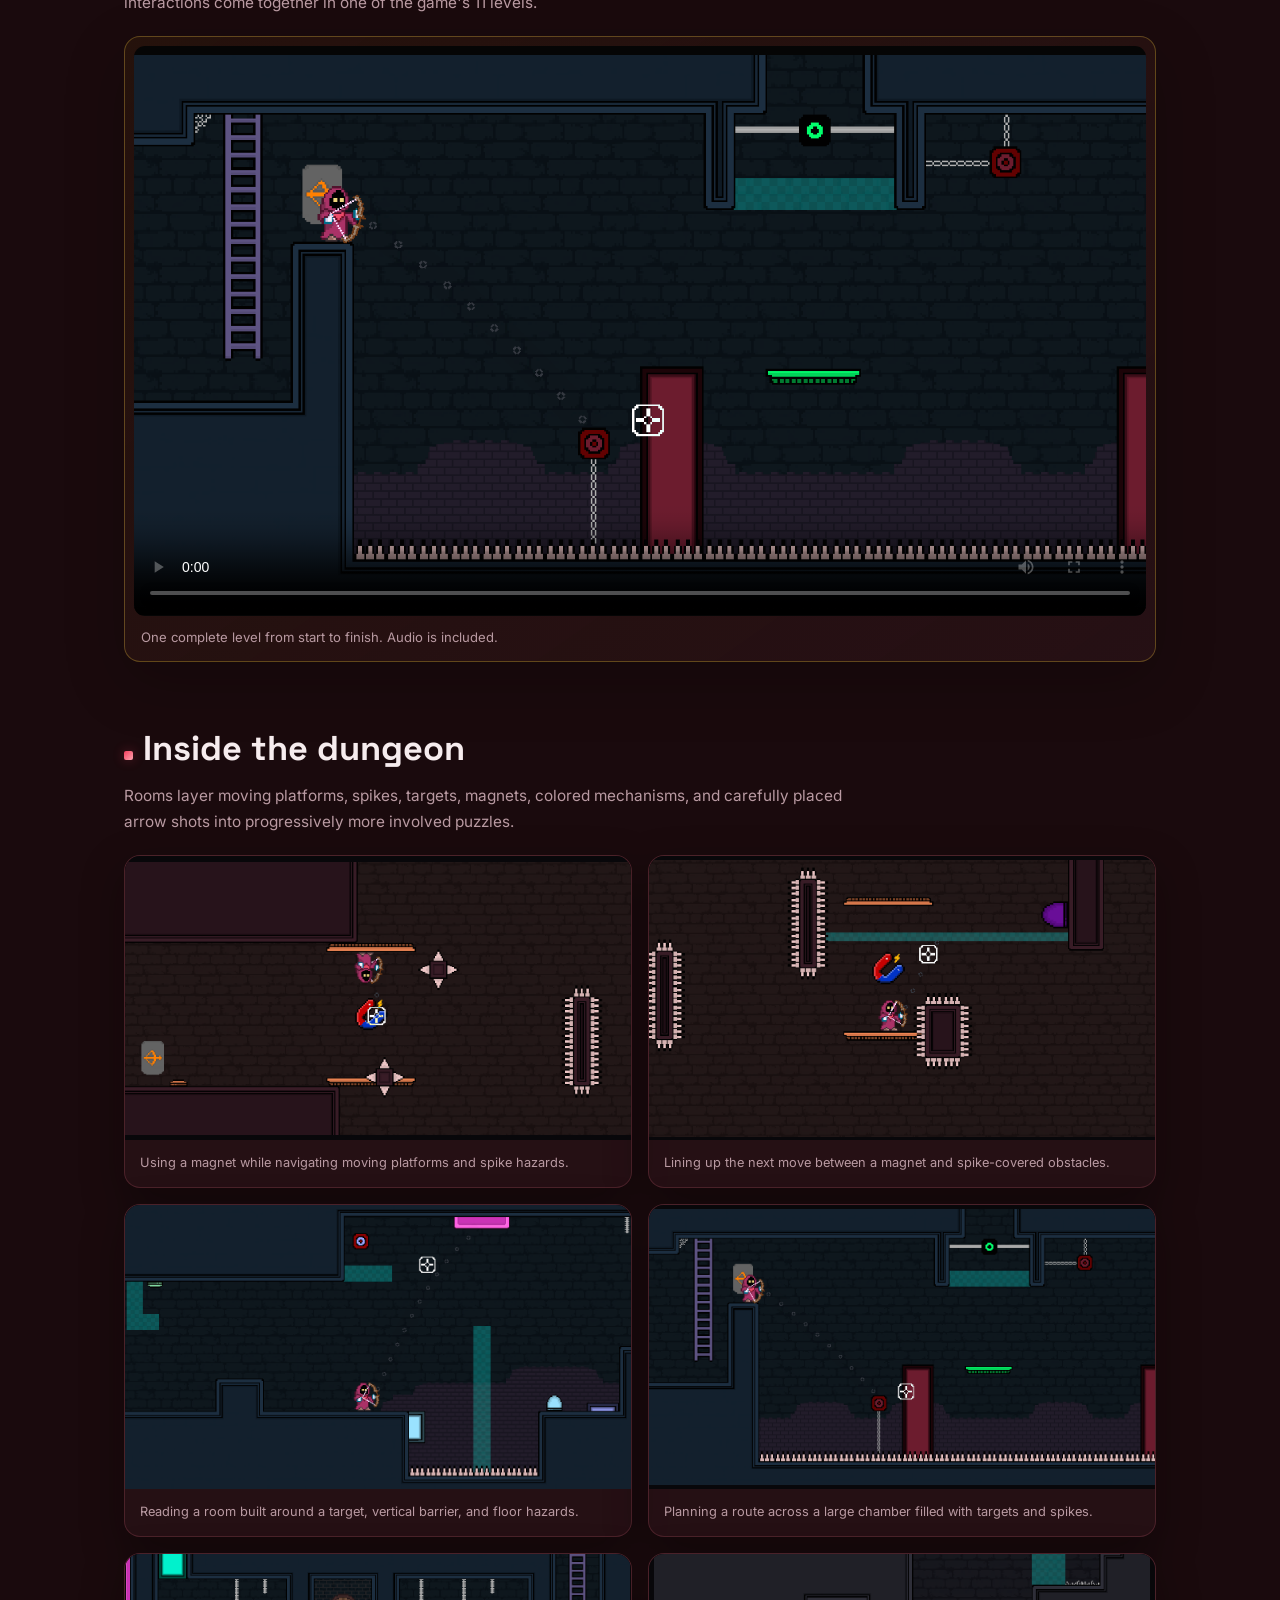
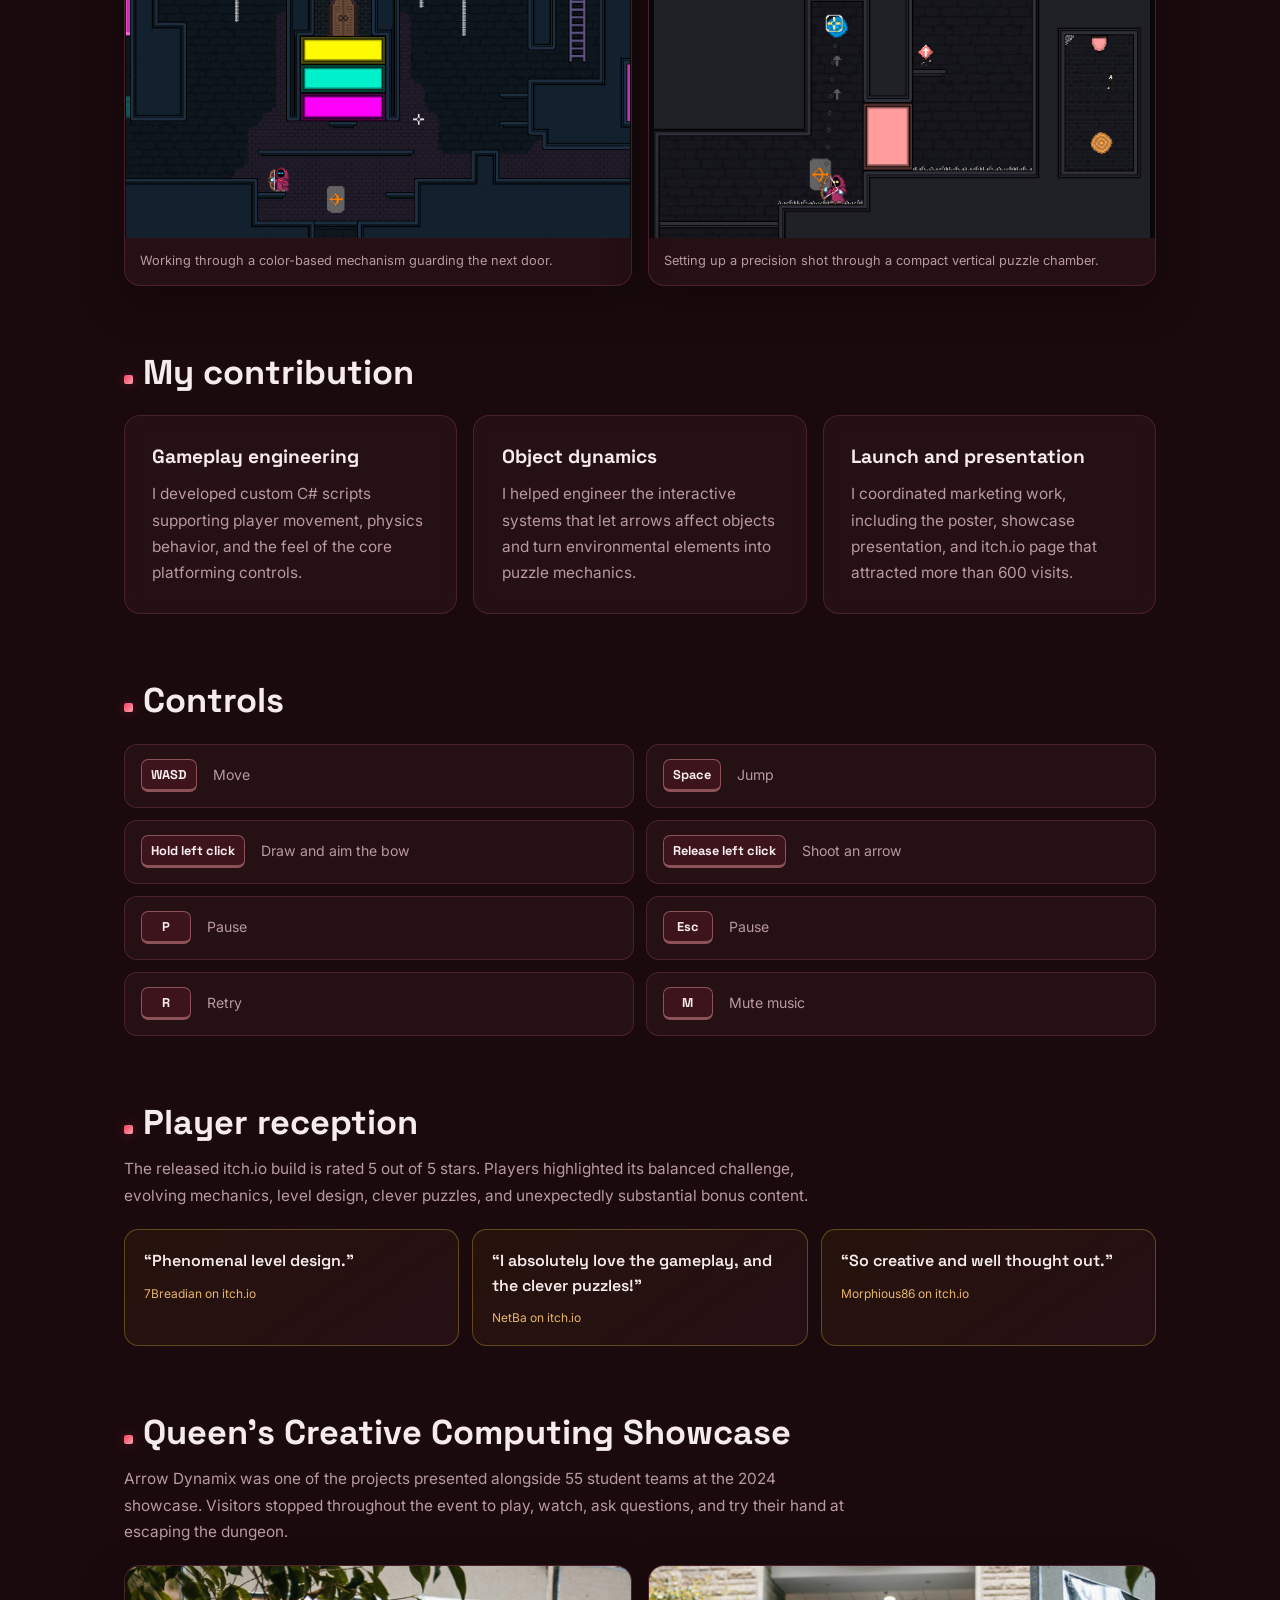
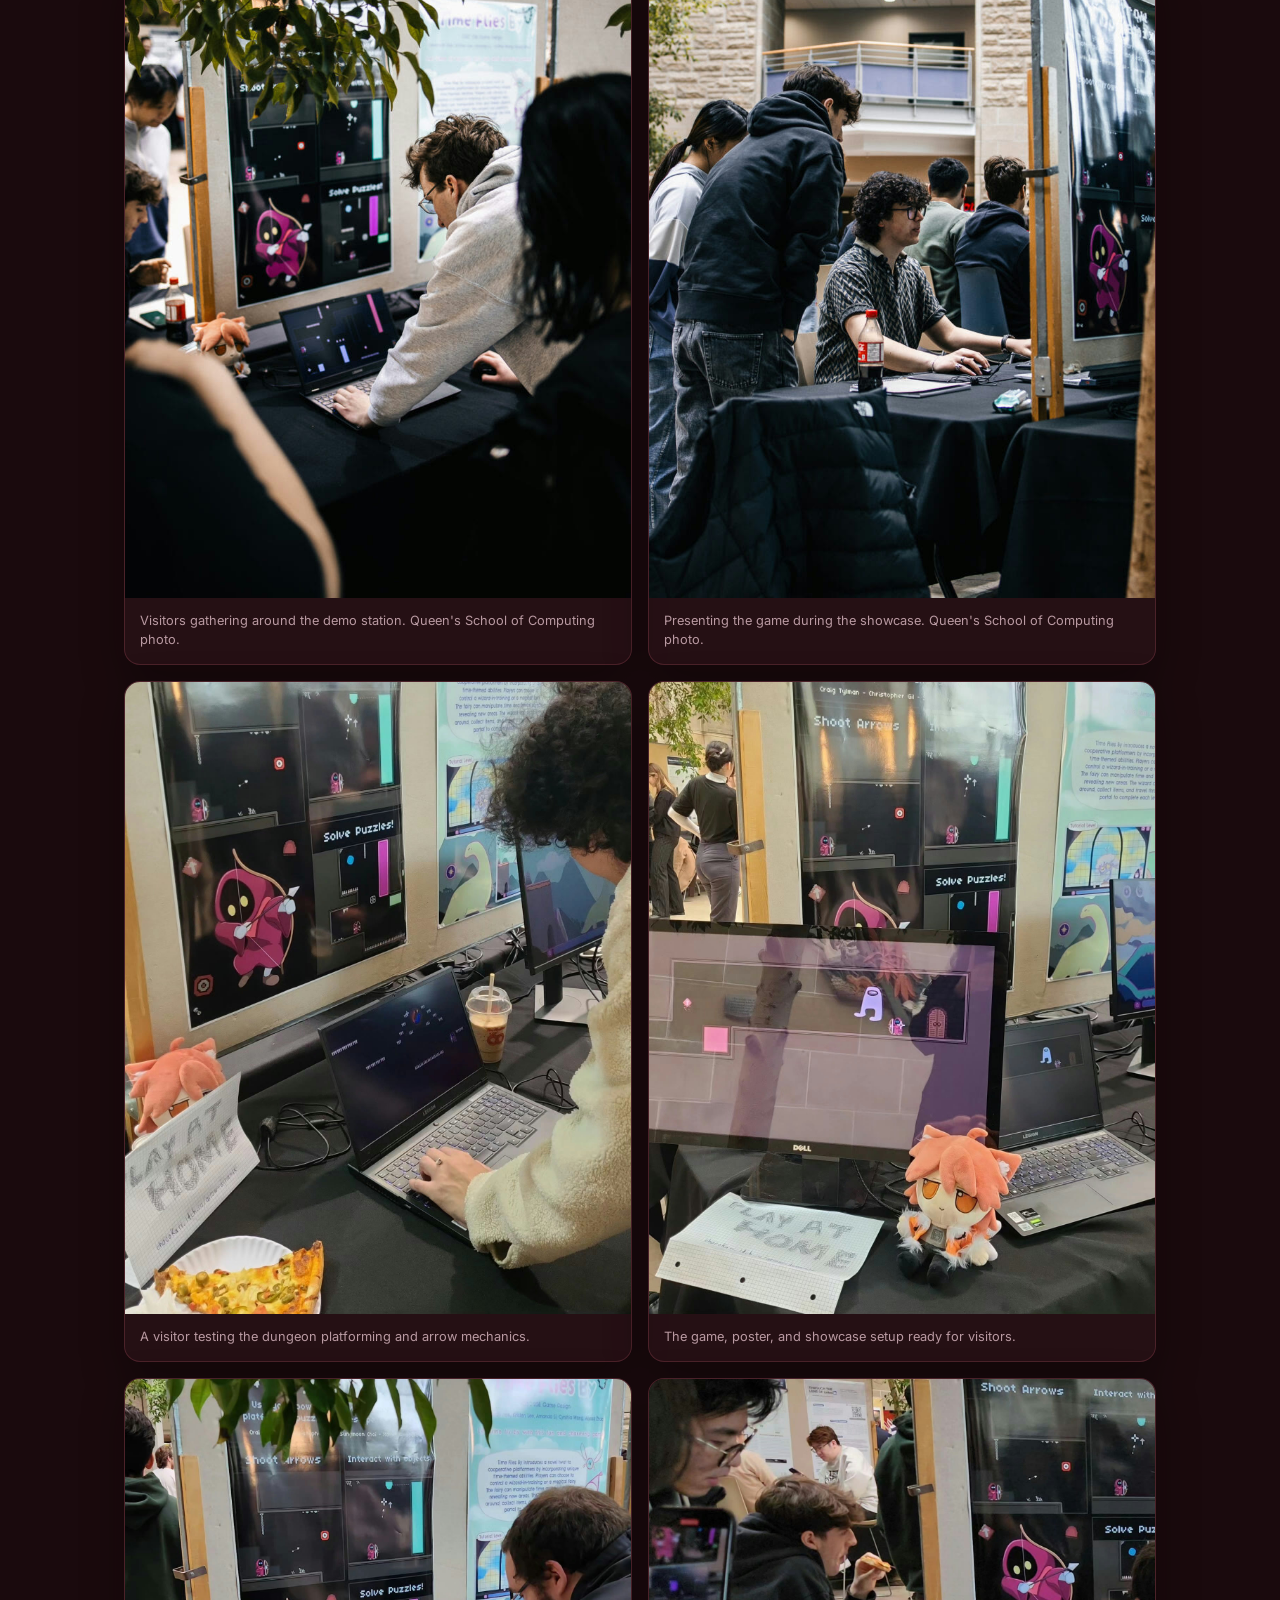
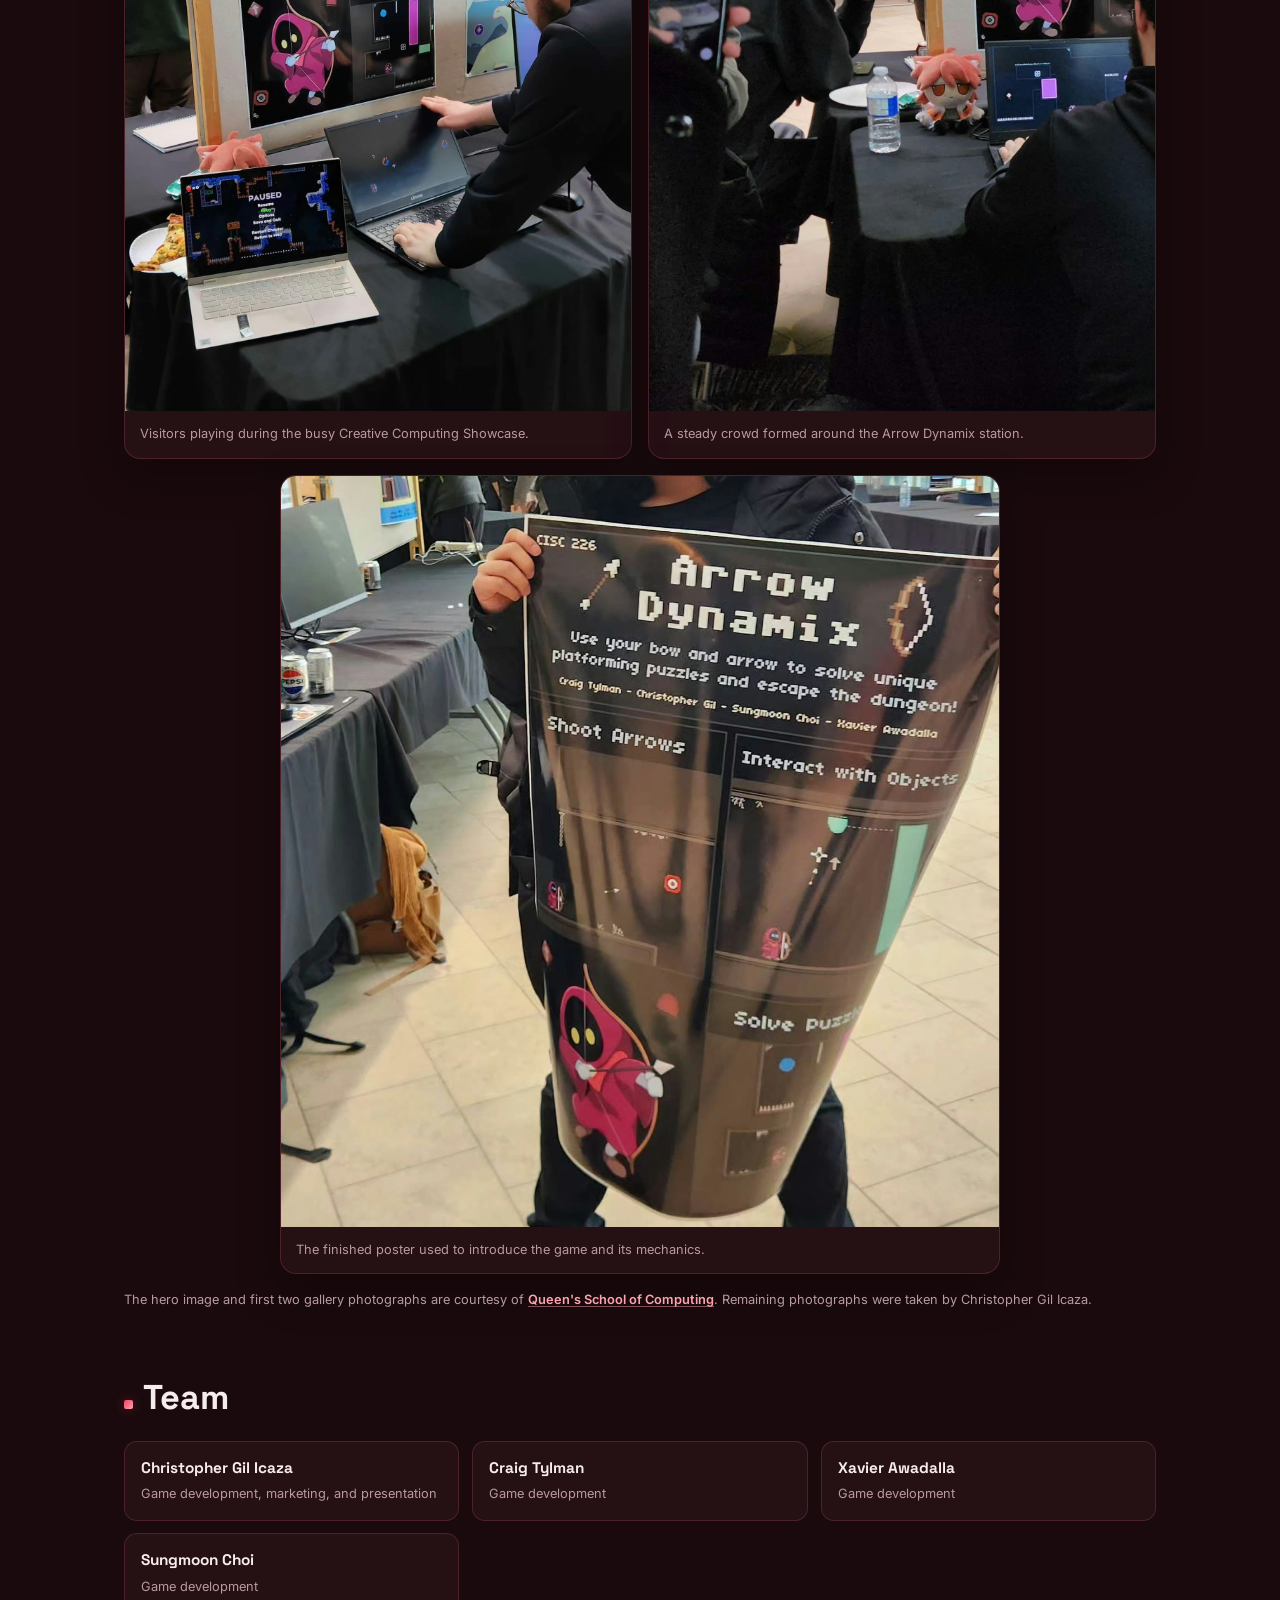
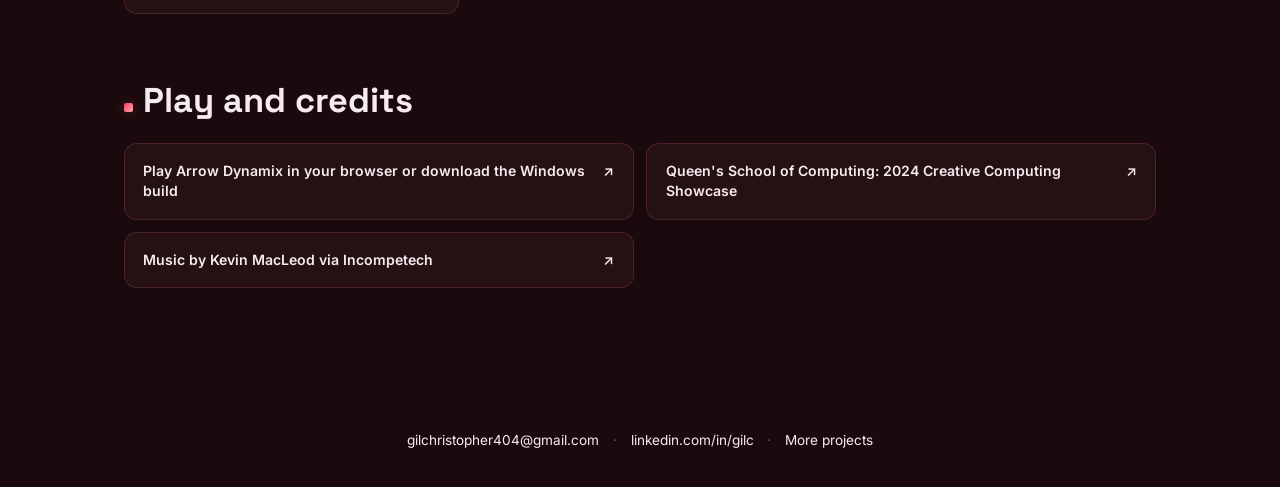
==== commit c2092dcd: "Populated QGDC Project page & card" ====
--- a/projects/arrow-dynamix.html
+++ b/projects/arrow-dynamix.html
@@ -9,7 +9,7 @@
   <link rel="preconnect" href="https://fonts.googleapis.com" />
   <link rel="preconnect" href="https://fonts.gstatic.com" crossorigin />
   <link href="https://fonts.googleapis.com/css2?family=Space+Grotesk:wght@400;500;600;700&family=Inter:wght@400;500;600&display=swap" rel="stylesheet" />
-  <link rel="stylesheet" href="../css/style.css?v=20260830-20" />
+  <link rel="stylesheet" href="../css/style.css?v=20260901-22" />
 </head>
 <body>
   <canvas id="bg" aria-hidden="true"></canvas>
--- a/css/style.css
+++ b/css/style.css
@@ -309,6 +309,7 @@
 .card-media img.nas-photo { object-position: center 58%; }
 .card-media img.arrow-card-photo { object-position: center 44%; }
 .card-media img.kvwatch-card-photo { object-position: center 8%; }
+.card-media img.qgdc-card-photo { object-position: center; }
 
 .card:hover .card-media img,
 .card:hover .card-media video { transform: scale(1.045); }
@@ -1218,6 +1219,47 @@
 
 .development-notice strong { color: #dbeafe; }
 
+/* ---------- QGDC website detail page ---------- */
+
+.qgdc-main { max-width: 1240px; }
+
+.qgdc-hero {
+  grid-template-columns: 1fr;
+  gap: 2rem;
+}
+
+.qgdc-title { font-size: clamp(3rem, 6vw, 5.2rem); }
+
+.qgdc-hero-frame {
+  width: 100%;
+  transform: none;
+}
+
+.qgdc-hero-photo {
+  height: auto;
+  aspect-ratio: auto;
+  max-height: none;
+  object-fit: contain;
+  object-position: center;
+}
+
+.qgdc-copy { max-width: 900px; }
+
+.qgdc-pipeline {
+  grid-template-columns: repeat(4, minmax(0, 1fr));
+  margin-bottom: 1.25rem;
+}
+
+.qgdc-cms-frame { max-width: 1100px; }
+
+.qgdc-cms-frame .event-photo-button > img,
+.qgdc-gallery .event-photo-button > img {
+  width: 100%;
+  aspect-ratio: 16 / 9;
+  object-fit: cover;
+  object-position: top center;
+}
+
 .kvwatch-hero {
   grid-template-columns: minmax(320px, 0.78fr) minmax(520px, 1.22fr);
   gap: clamp(2rem, 4vw, 4rem);
@@ -1491,7 +1533,8 @@
   :root { --card-w: calc((100% - 1.25rem) / 2); }
   .pipeline { grid-template-columns: repeat(3, minmax(0, 1fr)); }
   .handfluence-hero,
-  .kvwatch-hero { grid-template-columns: 1fr; }
+  .kvwatch-hero,
+  .qgdc-hero { grid-template-columns: 1fr; }
   .arrow-team-list { grid-template-columns: repeat(2, minmax(0, 1fr)); }
 }
 
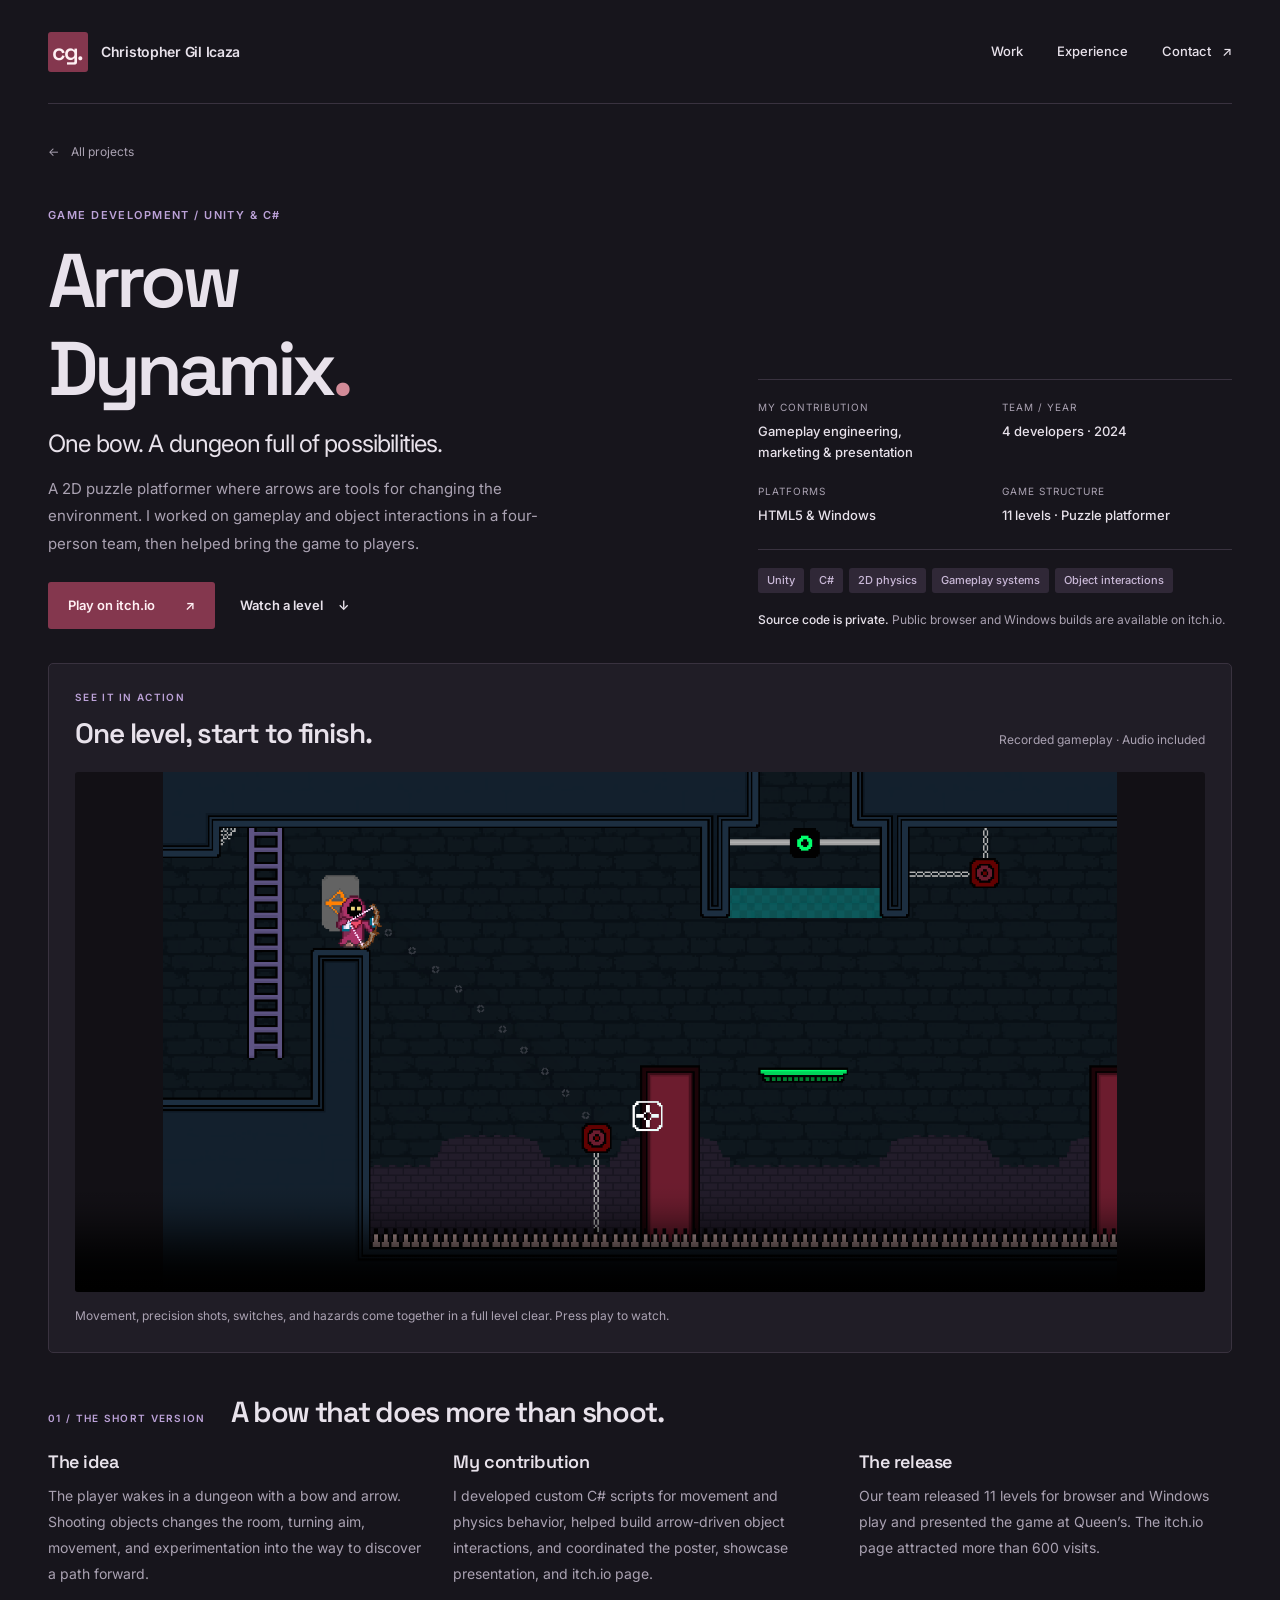
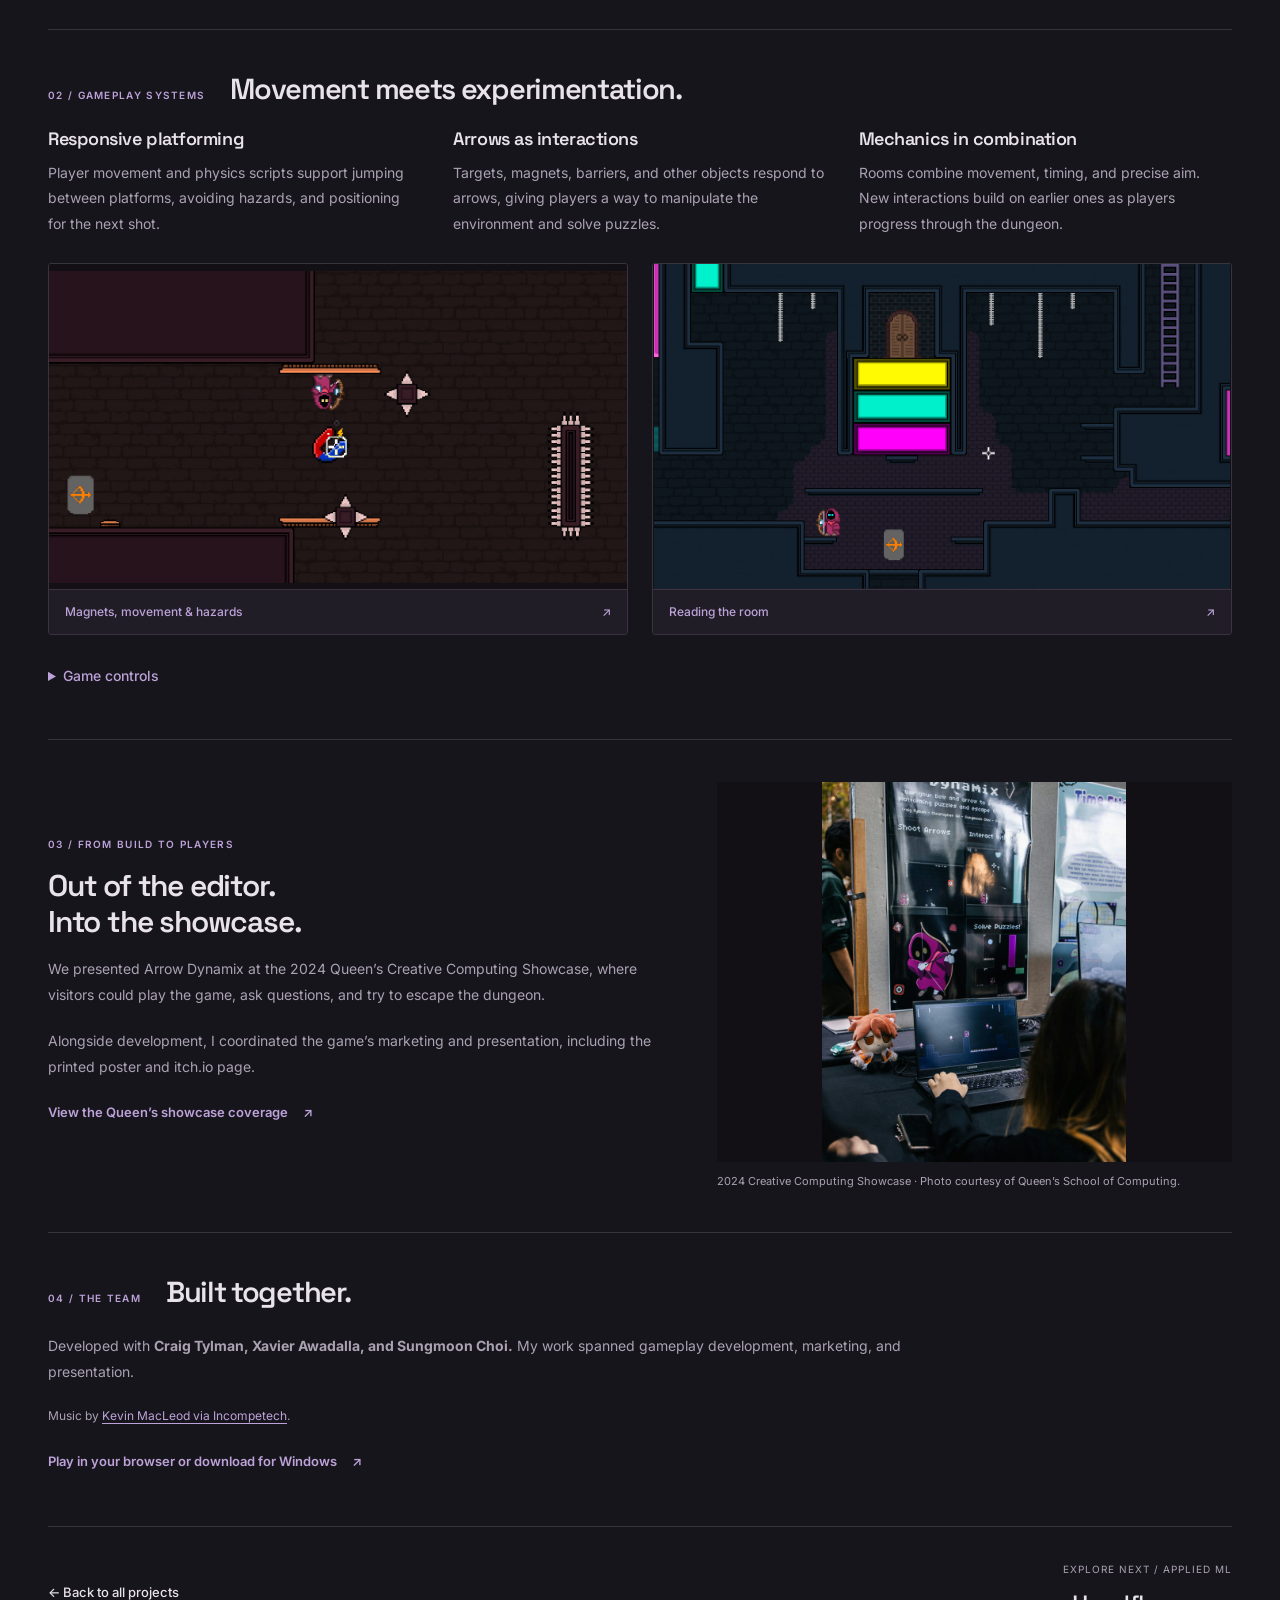
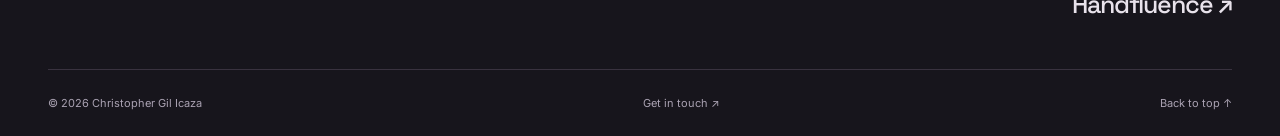
==== commit 27447382: "Revamped site, applied new layout style" ====
--- a/projects/arrow-dynamix.html
+++ b/projects/arrow-dynamix.html
@@ -3,321 +3,91 @@
 <head>
   <meta charset="UTF-8" />
   <meta name="viewport" content="width=device-width, initial-scale=1.0" />
+  <meta name="theme-color" content="#17151c" />
   <title>Arrow Dynamix | Christopher Gil Icaza</title>
-  <meta name="description" content="Arrow Dynamix is a Unity 2D puzzle platformer built by a four-person team and presented at the 2024 Queen's Creative Computing Showcase." />
+  <meta name="description" content="Arrow Dynamix: a Unity and C# puzzle platformer built by a four-person team. Explore Christopher Gil Icaza’s gameplay engineering, object interactions, and showcase work." />
   <link rel="icon" href="../favicon.ico" sizes="any" />
   <link rel="preconnect" href="https://fonts.googleapis.com" />
   <link rel="preconnect" href="https://fonts.gstatic.com" crossorigin />
-  <link href="https://fonts.googleapis.com/css2?family=Space+Grotesk:wght@400;500;600;700&family=Inter:wght@400;500;600&display=swap" rel="stylesheet" />
-  <link rel="stylesheet" href="../css/style.css?v=20260901-22" />
+  <link href="https://fonts.googleapis.com/css2?family=Space+Grotesk:wght@400;500;600;700&family=Inter:wght@400;500;600;700&display=swap" rel="stylesheet" />
+  <link rel="stylesheet" href="../css/portfolio.css?v=20261010-6" />
 </head>
 <body>
-  <canvas id="bg" aria-hidden="true"></canvas>
-  <div class="grid-overlay" aria-hidden="true"></div>
-
-  <main class="detail-main">
-    <a class="back-link" href="../index.html#projects"><span aria-hidden="true">&larr;</span> Back to projects</a>
-
-    <header class="detail-hero reveal">
+  <a class="skip-link" href="#main">Skip to content</a>
+  <header class="site-header wrap">
+    <a class="brand" href="../index.html" aria-label="Christopher Gil Icaza, home"><span class="monogram" aria-hidden="true">cg.</span><span>Christopher Gil Icaza</span></a>
+    <nav class="site-nav" aria-label="Main navigation"><a href="../index.html#projects">Work</a><a href="../index.html#experience">Experience</a><a href="../index.html#contact">Contact <span aria-hidden="true">↗</span></a></nav>
+  </header>
+  <main class="wrap" id="main">
+    <a class="breadcrumb" href="../index.html#projects"><span aria-hidden="true">←</span> All projects</a>
+    <header class="case-hero">
       <div>
-        <p class="detail-kicker">Game Development &middot; Unity &middot; C#</p>
-        <h1 class="detail-title"><span class="grad">Arrow Dynamix</span></h1>
-        <p class="detail-lede">
-          A 2D puzzle platformer where every arrow can reveal a path forward.
-          Our four-person team built the game in Unity and presented it to a busy
-          crowd at the 2024 Queen's Creative Computing Showcase.
-        </p>
-        <div class="detail-actions">
-          <a class="card-link" href="https://chocokari.itch.io/arrow-dynamix" target="_blank" rel="noopener">Play on itch.io <span aria-hidden="true">&nearr;</span></a>
-          <a class="source-link" href="https://www.cs.queensu.ca/news/2024/04/15/2024-creative-computing-showcase-2/" target="_blank" rel="noopener">View the showcase <span aria-hidden="true">&nearr;</span></a>
-        </div>
+        <p class="eyebrow">Game development / Unity &amp; C#</p>
+        <h1>Arrow<br />Dynamix<span class="accent">.</span></h1>
+        <p class="case-subtitle">One bow. A dungeon full of possibilities.</p>
+        <p class="case-intro">A 2D puzzle platformer where arrows are tools for changing the environment. I worked on gameplay and object interactions in a four-person team, then helped bring the game to players.</p>
+        <div class="actions case-actions"><a class="button button-primary" href="https://chocokari.itch.io/arrow-dynamix" target="_blank" rel="noopener noreferrer">Play on itch.io <span aria-hidden="true">↗</span></a><a class="text-link" href="#demo">Watch a level <span aria-hidden="true">↓</span></a></div>
       </div>
-      <figure class="detail-photo-wrap">
-        <img class="detail-photo arrow-hero-photo" src="../assets/arrow-showcase-official-3.jpg" alt="A visitor playing Arrow Dynamix on a laptop beneath the team's showcase poster" />
-        <figcaption class="detail-media-caption">
-          Arrow Dynamix at the 2024 Creative Computing Showcase. Photo courtesy of Queen's School of Computing.
-        </figcaption>
-      </figure>
+      <aside class="case-meta" aria-label="Project at a glance">
+        <dl><div><dt>My contribution</dt><dd>Gameplay engineering,<br />marketing &amp; presentation</dd></div><div><dt>Team / Year</dt><dd>4 developers · 2024</dd></div><div><dt>Platforms</dt><dd>HTML5 &amp; Windows</dd></div><div><dt>Game structure</dt><dd>11 levels · Puzzle platformer</dd></div></dl>
+        <ul class="tags" aria-label="Technologies and disciplines"><li>Unity</li><li>C#</li><li>2D physics</li><li>Gameplay systems</li><li>Object interactions</li></ul>
+        <p class="source-note"><strong>Source code is private.</strong> Public browser and Windows builds are available on itch.io.</p>
+      </aside>
     </header>
 
-    <section class="detail-section reveal" aria-labelledby="snapshot-title">
-      <h2 id="snapshot-title">Game snapshot</h2>
-      <div class="spec-grid">
-        <div class="spec">
-          <span class="spec-label">Genre</span>
-          <strong>Puzzle platformer</strong>
-          <p>Platforming, adventure, aim-and-shoot interactions, and environmental puzzles.</p>
-        </div>
-        <div class="spec">
-          <span class="spec-label">Engine</span>
-          <strong>Unity and C#</strong>
-          <p>Custom gameplay scripts for movement, physics, and object dynamics.</p>
-        </div>
-        <div class="spec">
-          <span class="spec-label">Team</span>
-          <strong>Four developers</strong>
-          <p>Built collaboratively through design, engineering, testing, and presentation.</p>
-        </div>
-        <div class="spec">
-          <span class="spec-label">Platforms</span>
-          <strong>HTML5 and Windows</strong>
-          <p>Playable directly in a browser or as a downloadable Windows build.</p>
-        </div>
-        <div class="spec">
-          <span class="spec-label">Structure</span>
-          <strong>11 levels</strong>
-          <p>About a half-hour of escalating mechanics, puzzle rooms, and bonus content.</p>
-        </div>
-        <div class="spec">
-          <span class="spec-label">Launch</span>
-          <strong>600+ page visits</strong>
-          <p>Promoted through itch.io and a live public showcase at Queen's University.</p>
-        </div>
+    <section class="game-showcase" id="demo" aria-labelledby="demo-title">
+      <div class="game-demo-heading"><div><p class="eyebrow">See it in action</p><h2 id="demo-title">One level, start to finish.</h2></div><p>Recorded gameplay · Audio included</p></div>
+      <figure>
+        <video controls playsinline preload="none" poster="../assets/arrow-gameplay-4.png" aria-label="Arrow Dynamix complete level gameplay demo" aria-describedby="demo-caption"><source src="../assets/arrow-level-demo.mp4" type="video/mp4" />Your browser does not support embedded video. <a href="../assets/arrow-level-demo.mp4">Download the gameplay demo.</a></video>
+        <figcaption id="demo-caption">Movement, precision shots, switches, and hazards come together in a full level clear. Press play to watch.</figcaption>
+      </figure>
+    </section>
+
+    <section class="case-section" aria-labelledby="overview-title">
+      <div class="case-section-heading"><p class="eyebrow">01 / The short version</p><h2 id="overview-title">A bow that does more than shoot.</h2></div>
+      <div class="case-columns">
+        <article><h3>The idea</h3><p>The player wakes in a dungeon with a bow and arrow. Shooting objects changes the room, turning aim, movement, and experimentation into the way to discover a path forward.</p></article>
+        <article><h3>My contribution</h3><p>I developed custom C# scripts for movement and physics behavior, helped build arrow-driven object interactions, and coordinated the poster, showcase presentation, and itch.io page.</p></article>
+        <article><h3>The release</h3><p>Our team released 11 levels for browser and Windows play and presented the game at Queen’s. The itch.io page attracted more than 600 visits.</p></article>
       </div>
     </section>
 
-    <section class="detail-section reveal" aria-labelledby="idea-title">
-      <h2 id="idea-title">Shoot first, learn what happens</h2>
-      <div class="detail-columns">
-        <article class="detail-panel">
-          <h3>The bow is the puzzle tool</h3>
-          <p>
-            The player wakes in a mysterious dungeon with only a bow and arrow.
-            Objects scattered through each room react when shot, turning aiming and
-            experimentation into the central way to understand the environment.
-          </p>
-        </article>
-        <article class="detail-panel">
-          <h3>Platforming through the dungeon</h3>
-          <p>
-            Players combine movement, jumping, and accurate shots to activate mechanisms,
-            avoid hazards, navigate obstacles, and uncover the route out. New interactions
-            expand the puzzle vocabulary as the game progresses.
-          </p>
-        </article>
+    <section class="case-section" aria-labelledby="mechanics-title">
+      <div class="case-section-heading"><p class="eyebrow">02 / Gameplay systems</p><h2 id="mechanics-title">Movement meets experimentation.</h2></div>
+      <div class="case-columns">
+        <article><h3>Responsive platforming</h3><p>Player movement and physics scripts support jumping between platforms, avoiding hazards, and positioning for the next shot.</p></article>
+        <article><h3>Arrows as interactions</h3><p>Targets, magnets, barriers, and other objects respond to arrows, giving players a way to manipulate the environment and solve puzzles.</p></article>
+        <article><h3>Mechanics in combination</h3><p>Rooms combine movement, timing, and precise aim. New interactions build on earlier ones as players progress through the dungeon.</p></article>
       </div>
+      <div class="case-gallery">
+        <figure><a class="screenshot-link" href="../assets/arrow-gameplay-1.png" target="_blank" rel="noopener" aria-label="Open the magnet and moving platforms screenshot in a new tab"><img src="../assets/arrow-gameplay-1.png" alt="The Arrow Dynamix archer navigating moving platforms, spikes, and a magnet" width="1270" height="685" loading="lazy" /><span class="screenshot-action">Magnets, movement &amp; hazards <span aria-hidden="true">↗</span></span></a></figure>
+        <figure><a class="screenshot-link" href="../assets/arrow-gameplay-5.png" target="_blank" rel="noopener" aria-label="Open the colored mechanism screenshot in a new tab"><img src="../assets/arrow-gameplay-5.png" alt="The archer below three colored blocks and a locked dungeon door" width="1277" height="720" loading="lazy" /><span class="screenshot-action">Reading the room <span aria-hidden="true">↗</span></span></a></figure>
+      </div>
+      <details class="technical-notes">
+        <summary>Game controls</summary>
+        <div><dl class="control-list"><div><dt><kbd>WASD</kbd></dt><dd>Move</dd></div><div><dt><kbd>Space</kbd></dt><dd>Jump</dd></div><div><dt>Hold left click</dt><dd>Draw and aim the bow</dd></div><div><dt>Release left click</dt><dd>Shoot an arrow</dd></div><div><dt><kbd>P</kbd> / <kbd>Esc</kbd></dt><dd>Pause</dd></div><div><dt><kbd>R</kbd></dt><dd>Retry</dd></div><div><dt><kbd>M</kbd></dt><dd>Mute music</dd></div></dl></div>
+      </details>
     </section>
 
-    <section class="detail-section reveal" aria-labelledby="demo-title">
-      <h2 id="demo-title">One level, start to finish</h2>
-      <p class="gallery-intro">
-        This full level clear shows how movement, precision shots, switches, hazards,
-        and object interactions come together in one of the game's 11 levels.
-      </p>
-      <figure class="game-demo-frame">
-        <video class="game-demo-video" controls playsinline preload="metadata" poster="../assets/arrow-gameplay-4.png">
-          <source src="../assets/arrow-level-demo.mp4" type="video/mp4" />
-          Your browser does not support HTML video. You can
-          <a href="../assets/arrow-level-demo.mp4">download the gameplay demo</a> instead.
-        </video>
-        <figcaption>One complete level from start to finish. Audio is included.</figcaption>
-      </figure>
+    <section class="case-section recognition" aria-labelledby="showcase-title">
+      <div class="recognition-copy">
+        <p class="eyebrow">03 / From build to players</p>
+        <h2 id="showcase-title">Out of the editor.<br />Into the showcase.</h2>
+        <p>We presented Arrow Dynamix at the 2024 Queen’s Creative Computing Showcase, where visitors could play the game, ask questions, and try to escape the dungeon.</p>
+        <p class="team-credit">Alongside development, I coordinated the game’s marketing and presentation, including the printed poster and itch.io page.</p>
+        <a class="text-link" href="https://www.cs.queensu.ca/news/2024/04/15/2024-creative-computing-showcase-2/" target="_blank" rel="noopener noreferrer">View the Queen’s showcase coverage <span aria-hidden="true">↗</span></a>
+      </div>
+      <figure class="recognition-photo showcase-photo"><a href="../assets/arrow-showcase-official-3.jpg" target="_blank" rel="noopener" aria-label="Open the Arrow Dynamix showcase photo in a new tab"><img src="../assets/arrow-showcase-official-3.jpg" alt="A visitor playing Arrow Dynamix on a laptop beneath the team’s showcase poster" width="768" height="960" loading="lazy" /></a><figcaption>2024 Creative Computing Showcase · Photo courtesy of Queen’s School of Computing.</figcaption></figure>
     </section>
 
-    <section class="detail-section reveal" aria-labelledby="gameplay-title">
-      <h2 id="gameplay-title">Inside the dungeon</h2>
-      <p class="gallery-intro">
-        Rooms layer moving platforms, spikes, targets, magnets, colored mechanisms,
-        and carefully placed arrow shots into progressively more involved puzzles.
-      </p>
-      <div class="event-gallery gameplay-gallery">
-        <figure class="event-photo">
-          <button class="event-photo-button" type="button" data-lightbox-src="../assets/arrow-gameplay-1.png" data-lightbox-alt="The Arrow Dynamix archer navigating moving platforms, spikes, and a magnet" data-lightbox-caption="Using a magnet while navigating moving platforms and spike hazards." aria-haspopup="dialog" aria-controls="eventLightbox" aria-label="Enlarge the magnet and moving platforms gameplay screenshot">
-            <img src="../assets/arrow-gameplay-1.png" alt="The Arrow Dynamix archer navigating moving platforms, spikes, and a magnet" width="1270" height="685" loading="lazy" />
-          </button>
-          <figcaption>Using a magnet while navigating moving platforms and spike hazards.</figcaption>
-        </figure>
-        <figure class="event-photo">
-          <button class="event-photo-button" type="button" data-lightbox-src="../assets/arrow-gameplay-2.png" data-lightbox-alt="The archer aiming near a magnet, moving platform, and spike-covered obstacles" data-lightbox-caption="Lining up the next move between a magnet and spike-covered obstacles." aria-haspopup="dialog" aria-controls="eventLightbox" aria-label="Enlarge the spike obstacle gameplay screenshot">
-            <img src="../assets/arrow-gameplay-2.png" alt="The archer aiming near a magnet, moving platform, and spike-covered obstacles" width="1269" height="695" loading="lazy" />
-          </button>
-          <figcaption>Lining up the next move between a magnet and spike-covered obstacles.</figcaption>
-        </figure>
-        <figure class="event-photo">
-          <button class="event-photo-button" type="button" data-lightbox-src="../assets/arrow-gameplay-3.png" data-lightbox-alt="The archer facing a target, vertical barrier, spikes, and a blue mechanism" data-lightbox-caption="Reading a room built around a target, vertical barrier, and floor hazards." aria-haspopup="dialog" aria-controls="eventLightbox" aria-label="Enlarge the target and barrier gameplay screenshot">
-            <img src="../assets/arrow-gameplay-3.png" alt="The archer facing a target, vertical barrier, spikes, and a blue mechanism" width="1254" height="703" loading="lazy" />
-          </button>
-          <figcaption>Reading a room built around a target, vertical barrier, and floor hazards.</figcaption>
-        </figure>
-        <figure class="event-photo">
-          <button class="event-photo-button" type="button" data-lightbox-src="../assets/arrow-gameplay-4.png" data-lightbox-alt="The archer above a large spike pit with targets, platforms, and a ladder" data-lightbox-caption="Planning a route across a large chamber filled with targets and spikes." aria-haspopup="dialog" aria-controls="eventLightbox" aria-label="Enlarge the large spike chamber gameplay screenshot">
-            <img src="../assets/arrow-gameplay-4.png" alt="The archer above a large spike pit with targets, platforms, and a ladder" width="1274" height="695" loading="lazy" />
-          </button>
-          <figcaption>Planning a route across a large chamber filled with targets and spikes.</figcaption>
-        </figure>
-        <figure class="event-photo">
-          <button class="event-photo-button" type="button" data-lightbox-src="../assets/arrow-gameplay-5.png" data-lightbox-alt="The archer below three brightly colored blocks and a locked dungeon door" data-lightbox-caption="Working through a color-based mechanism guarding the next door." aria-haspopup="dialog" aria-controls="eventLightbox" aria-label="Enlarge the colored mechanism gameplay screenshot">
-            <img src="../assets/arrow-gameplay-5.png" alt="The archer below three brightly colored blocks and a locked dungeon door" width="1277" height="720" loading="lazy" />
-          </button>
-          <figcaption>Working through a color-based mechanism guarding the next door.</figcaption>
-        </figure>
-        <figure class="event-photo">
-          <button class="event-photo-button" type="button" data-lightbox-src="../assets/arrow-gameplay-6.png" data-lightbox-alt="The archer aiming through a tall enclosed chamber toward a distant mechanism" data-lightbox-caption="Setting up a precision shot through a compact vertical puzzle chamber." aria-haspopup="dialog" aria-controls="eventLightbox" aria-label="Enlarge the precision shot gameplay screenshot">
-            <img src="../assets/arrow-gameplay-6.png" alt="The archer aiming through a tall enclosed chamber toward a distant mechanism" width="1242" height="713" loading="lazy" />
-          </button>
-          <figcaption>Setting up a precision shot through a compact vertical puzzle chamber.</figcaption>
-        </figure>
-      </div>
+    <section class="case-section" aria-labelledby="team-title">
+      <div class="case-section-heading"><p class="eyebrow">04 / The team</p><h2 id="team-title">Built together.</h2></div>
+      <p class="case-caption">Developed with <strong>Craig Tylman, Xavier Awadalla, and Sungmoon Choi.</strong> My work spanned gameplay development, marketing, and presentation.</p>
+      <p class="case-caption music-credit">Music by <a class="inline-source" href="https://incompetech.com/" target="_blank" rel="noopener noreferrer">Kevin MacLeod via Incompetech</a>.</p>
+      <a class="text-link source-action" href="https://chocokari.itch.io/arrow-dynamix" target="_blank" rel="noopener noreferrer">Play in your browser or download for Windows <span aria-hidden="true">↗</span></a>
     </section>
-
-    <section class="detail-section reveal" aria-labelledby="contribution-title">
-      <h2 id="contribution-title">My contribution</h2>
-      <div class="detail-columns three">
-        <article class="detail-panel">
-          <h3>Gameplay engineering</h3>
-          <p>I developed custom C# scripts supporting player movement, physics behavior, and the feel of the core platforming controls.</p>
-        </article>
-        <article class="detail-panel">
-          <h3>Object dynamics</h3>
-          <p>I helped engineer the interactive systems that let arrows affect objects and turn environmental elements into puzzle mechanics.</p>
-        </article>
-        <article class="detail-panel">
-          <h3>Launch and presentation</h3>
-          <p>I coordinated marketing work, including the poster, showcase presentation, and itch.io page that attracted more than 600 visits.</p>
-        </article>
-      </div>
-    </section>
-
-    <section class="detail-section reveal" aria-labelledby="controls-title">
-      <h2 id="controls-title">Controls</h2>
-      <div class="game-controls">
-        <div><kbd>WASD</kbd><span>Move</span></div>
-        <div><kbd>Space</kbd><span>Jump</span></div>
-        <div><kbd>Hold left click</kbd><span>Draw and aim the bow</span></div>
-        <div><kbd>Release left click</kbd><span>Shoot an arrow</span></div>
-        <div><kbd>P</kbd><span>Pause</span></div>
-        <div><kbd>Esc</kbd><span>Pause</span></div>
-        <div><kbd>R</kbd><span>Retry</span></div>
-        <div><kbd>M</kbd><span>Mute music</span></div>
-      </div>
-    </section>
-
-    <section class="detail-section reveal" aria-labelledby="reception-title">
-      <h2 id="reception-title">Player reception</h2>
-      <p class="gallery-intro">
-        The released itch.io build is rated 5 out of 5 stars. Players highlighted
-        its balanced challenge, evolving mechanics, level design, clever puzzles,
-        and unexpectedly substantial bonus content.
-      </p>
-      <div class="reception-grid">
-        <blockquote class="quote-card">
-          <p>&ldquo;Phenomenal level design.&rdquo;</p>
-          <cite>7Breadian on itch.io</cite>
-        </blockquote>
-        <blockquote class="quote-card">
-          <p>&ldquo;I absolutely love the gameplay, and the clever puzzles!&rdquo;</p>
-          <cite>NetBa on itch.io</cite>
-        </blockquote>
-        <blockquote class="quote-card">
-          <p>&ldquo;So creative and well thought out.&rdquo;</p>
-          <cite>Morphious86 on itch.io</cite>
-        </blockquote>
-      </div>
-    </section>
-
-    <section class="detail-section reveal" aria-labelledby="showcase-title">
-      <h2 id="showcase-title">Queen's Creative Computing Showcase</h2>
-      <p class="gallery-intro">
-        Arrow Dynamix was one of the projects presented alongside 55 student teams
-        at the 2024 showcase. Visitors stopped throughout the event to play, watch,
-        ask questions, and try their hand at escaping the dungeon.
-      </p>
-      <div class="event-gallery arrow-gallery">
-        <figure class="event-photo">
-          <button class="event-photo-button" type="button" data-lightbox-src="../assets/arrow-showcase-official-1.jpg" data-lightbox-alt="Visitors gathered around the Arrow Dynamix showcase table while the game runs on a laptop" data-lightbox-caption="Visitors gathering around the Arrow Dynamix demo station. Photo courtesy of Queen's School of Computing." aria-haspopup="dialog" aria-controls="eventLightbox" aria-label="Enlarge the crowded Arrow Dynamix showcase photo">
-            <img src="../assets/arrow-showcase-official-1.jpg" alt="Visitors gathered around the Arrow Dynamix showcase table while the game runs on a laptop" width="768" height="960" loading="lazy" />
-          </button>
-          <figcaption>Visitors gathering around the demo station. Queen's School of Computing photo.</figcaption>
-        </figure>
-        <figure class="event-photo">
-          <button class="event-photo-button" type="button" data-lightbox-src="../assets/arrow-showcase-official-2.jpg" data-lightbox-alt="A developer presenting Arrow Dynamix to visitors at the Creative Computing Showcase" data-lightbox-caption="Presenting Arrow Dynamix during the 2024 showcase. Photo courtesy of Queen's School of Computing." aria-haspopup="dialog" aria-controls="eventLightbox" aria-label="Enlarge the Arrow Dynamix presentation photo">
-            <img src="../assets/arrow-showcase-official-2.jpg" alt="A developer presenting Arrow Dynamix to visitors at the Creative Computing Showcase" width="768" height="960" loading="lazy" />
-          </button>
-          <figcaption>Presenting the game during the showcase. Queen's School of Computing photo.</figcaption>
-        </figure>
-        <figure class="event-photo">
-          <button class="event-photo-button" type="button" data-lightbox-src="../assets/arrow-showcase-personal-1.jpg" data-lightbox-alt="A visitor playing Arrow Dynamix on a laptop at the team's showcase table" data-lightbox-caption="A visitor testing the dungeon platforming and arrow mechanics." aria-haspopup="dialog" aria-controls="eventLightbox" aria-label="Enlarge the visitor gameplay photo">
-            <img src="../assets/arrow-showcase-personal-1.jpg" alt="A visitor playing Arrow Dynamix on a laptop at the team's showcase table" width="1440" height="1800" loading="lazy" />
-          </button>
-          <figcaption>A visitor testing the dungeon platforming and arrow mechanics.</figcaption>
-        </figure>
-        <figure class="event-photo">
-          <button class="event-photo-button" type="button" data-lightbox-src="../assets/arrow-showcase-personal-2.jpg" data-lightbox-alt="Arrow Dynamix displayed on a monitor and laptop beside the team poster" data-lightbox-caption="The game, poster, and showcase setup ready for visitors." aria-haspopup="dialog" aria-controls="eventLightbox" aria-label="Enlarge the Arrow Dynamix display photo">
-            <img src="../assets/arrow-showcase-personal-2.jpg" alt="Arrow Dynamix displayed on a monitor and laptop beside the team poster" width="1440" height="1800" loading="lazy" />
-          </button>
-          <figcaption>The game, poster, and showcase setup ready for visitors.</figcaption>
-        </figure>
-        <figure class="event-photo">
-          <button class="event-photo-button" type="button" data-lightbox-src="../assets/arrow-showcase-personal-3.jpg" data-lightbox-alt="Two visitors playing games beside the Arrow Dynamix poster" data-lightbox-caption="Visitors playing during the busy Creative Computing Showcase." aria-haspopup="dialog" aria-controls="eventLightbox" aria-label="Enlarge the busy showcase table photo">
-            <img src="../assets/arrow-showcase-personal-3.jpg" alt="Two visitors playing games beside the Arrow Dynamix poster" width="1440" height="1800" loading="lazy" />
-          </button>
-          <figcaption>Visitors playing during the busy Creative Computing Showcase.</figcaption>
-        </figure>
-        <figure class="event-photo">
-          <button class="event-photo-button" type="button" data-lightbox-src="../assets/arrow-showcase-personal-4.jpg" data-lightbox-alt="A crowd surrounding the Arrow Dynamix laptop and poster" data-lightbox-caption="A steady crowd formed around the Arrow Dynamix station." aria-haspopup="dialog" aria-controls="eventLightbox" aria-label="Enlarge the Arrow Dynamix crowd photo">
-            <img src="../assets/arrow-showcase-personal-4.jpg" alt="A crowd surrounding the Arrow Dynamix laptop and poster" width="1440" height="1800" loading="lazy" />
-          </button>
-          <figcaption>A steady crowd formed around the Arrow Dynamix station.</figcaption>
-        </figure>
-        <figure class="event-photo event-photo-wide arrow-poster-photo">
-          <button class="event-photo-button" type="button" data-lightbox-src="../assets/arrow-showcase-personal-5.jpg" data-lightbox-alt="A person holding the printed Arrow Dynamix showcase poster" data-lightbox-caption="The finished Arrow Dynamix poster used to introduce the game and its mechanics." aria-haspopup="dialog" aria-controls="eventLightbox" aria-label="Enlarge the Arrow Dynamix poster photo">
-            <img src="../assets/arrow-showcase-personal-5.jpg" alt="A person holding the printed Arrow Dynamix showcase poster" width="1285" height="1345" loading="lazy" />
-          </button>
-          <figcaption>The finished poster used to introduce the game and its mechanics.</figcaption>
-        </figure>
-      </div>
-      <p class="showcase-credit">
-        The hero image and first two gallery photographs are courtesy of
-        <a class="inline-link" href="https://www.cs.queensu.ca/news/2024/04/15/2024-creative-computing-showcase-2/" target="_blank" rel="noopener">Queen's School of Computing</a>.
-        Remaining photographs were taken by Christopher Gil Icaza.
-      </p>
-      <dialog class="image-lightbox event-lightbox" id="eventLightbox" aria-label="Enlarged Arrow Dynamix showcase photo">
-        <button class="lightbox-close" id="eventLightboxClose" type="button" aria-label="Close enlarged image">x</button>
-        <img id="eventLightboxImage" src="../assets/arrow-showcase-official-1.jpg" alt="" />
-        <p>
-          <span id="eventLightboxCaption"></span>
-          <span class="lightbox-instruction">Click the image to zoom in by 80%. Click it again to zoom out.</span>
-        </p>
-      </dialog>
-    </section>
-
-    <section class="detail-section reveal" aria-labelledby="team-title">
-      <h2 id="team-title">Team</h2>
-      <ul class="team-list arrow-team-list">
-        <li><strong>Christopher Gil Icaza</strong><span>Game development, marketing, and presentation</span></li>
-        <li><strong>Craig Tylman</strong><span>Game development</span></li>
-        <li><strong>Xavier Awadalla</strong><span>Game development</span></li>
-        <li><strong>Sungmoon Choi</strong><span>Game development</span></li>
-      </ul>
-    </section>
-
-    <section class="detail-section reveal" aria-labelledby="links-title">
-      <h2 id="links-title">Play and credits</h2>
-      <div class="coverage-links">
-        <a class="coverage-link" href="https://chocokari.itch.io/arrow-dynamix" target="_blank" rel="noopener">
-          <span>Play Arrow Dynamix in your browser or download the Windows build</span>
-          <span aria-hidden="true">&nearr;</span>
-        </a>
-        <a class="coverage-link" href="https://www.cs.queensu.ca/news/2024/04/15/2024-creative-computing-showcase-2/" target="_blank" rel="noopener">
-          <span>Queen's School of Computing: 2024 Creative Computing Showcase</span>
-          <span aria-hidden="true">&nearr;</span>
-        </a>
-        <a class="coverage-link" href="https://incompetech.com/" target="_blank" rel="noopener">
-          <span>Music by Kevin MacLeod via Incompetech</span>
-          <span aria-hidden="true">&nearr;</span>
-        </a>
-      </div>
-    </section>
+    <nav class="project-end" aria-label="Project navigation"><a href="../index.html#projects">← Back to all projects</a><a class="next-project" href="handfluence.html"><span>Explore next / Applied ML</span><strong>Handfluence ↗</strong></a></nav>
   </main>
-
-  <footer>
-    <a href="mailto:gilchristopher404@gmail.com">gilchristopher404@gmail.com</a>
-    <span class="foot-dot">&middot;</span>
-    <a href="https://linkedin.com/in/gilc" target="_blank" rel="noopener">linkedin.com/in/gilc</a>
-    <span class="foot-dot">&middot;</span>
-    <a href="../index.html#projects">More projects</a>
-  </footer>
-
-  <script src="../js/main.js?v=20260830-7"></script>
+  <footer class="site-footer wrap"><span>© 2026 Christopher Gil Icaza</span><a href="mailto:gilchristopher404@gmail.com">Get in touch ↗</a><a href="#main">Back to top ↑</a></footer>
 </body>
 </html>
--- a/css/portfolio.css
+++ b/css/portfolio.css
@@ -0,0 +1,406 @@
+/* Shared dark theme for the homepage and all project case studies. */
+:root {
+  color-scheme: dark;
+  --paper: #17151c;
+  --surface: #201d26;
+  --ink: #e8e2eb;
+  --muted: #aaa2b2;
+  --line: #39323f;
+  --accent: #bca2d8;
+  --wine: #84374e;
+  --crimson: #d28b98;
+  --on-wine: #fff0f4;
+  --accent-hover: #99445e;
+  --charcoal: #272130;
+  --sand: #302936;
+  --gold: #cfb789;
+  --title: "Space Grotesk", "Inter", system-ui, sans-serif;
+  --body: "Inter", system-ui, -apple-system, "Segoe UI", sans-serif;
+}
+* { box-sizing: border-box; }
+html { scroll-behavior: smooth; scroll-padding-top: 32px; }
+body { margin: 0; background: var(--paper); color: var(--ink); font-family: var(--body); font-size: 16px; line-height: 1.65; -webkit-font-smoothing: antialiased; }
+h1, h2, h3, h4, p, figure, ul, dl, dd { margin: 0; }
+h1, h2, h3, h4 { font-family: var(--title); line-height: 1.15; font-weight: 600; }
+a { color: inherit; text-decoration: none; }
+button, a, input, summary { -webkit-tap-highlight-color: transparent; }
+a, button { touch-action: manipulation; }
+img, video { display: block; max-width: 100%; }
+button { font: inherit; }
+a:focus-visible, button:focus-visible, summary:focus-visible, video:focus-visible { outline: 3px solid var(--accent); outline-offset: 5px; }
+::selection { background: #594164; color: var(--ink); }
+.wrap { max-width: 1200px; width: calc(100% - 96px); margin-inline: auto; }
+.skip-link { position: fixed; top: 10px; left: 10px; z-index: 10; padding: 10px 18px; background: var(--accent); color: var(--paper); transform: translateY(-160%); }
+.skip-link:focus { transform: translateY(0); }
+.site-header { min-height: 104px; display: flex; align-items: center; justify-content: space-between; gap: 24px; border-bottom: 1px solid var(--line); }
+.brand { display: flex; align-items: center; gap: 13px; font-size: 14px; font-weight: 600; letter-spacing: -.02em; }
+.monogram { width: 40px; height: 40px; display: grid; place-items: center; background: var(--wine); color: var(--on-wine); font: 600 23px var(--title); border-radius: 3px; letter-spacing: -2px; padding-right: 2px; }
+.site-nav { display: flex; gap: 34px; font-size: 13px; font-weight: 500; }
+.site-nav a { padding-block: 12px; }
+.site-nav a:hover, .text-link:hover, .contact-links a:hover, .site-footer a:hover { color: var(--accent); }
+.site-nav a:last-child span { margin-left: 8px; }
+.home-hero { display: grid; grid-template-columns: 1.45fr 1fr; gap: 100px; align-items: center; padding: 58px 0; }
+.eyebrow { font-size: 11px; text-transform: uppercase; letter-spacing: .13em; font-weight: 600; line-height: 1.5; display: flex; align-items: center; gap: 10px; }
+.accent-line { width: 24px; height: 2px; background: var(--crimson); }
+.hero-copy h1 { font-size: clamp(52px, 5.8vw, 80px); letter-spacing: -.065em; line-height: 1.02; margin: 23px 0 24px; }
+.accent { color: var(--crimson); }
+.hero-description { font-size: 22px; font-weight: 500; letter-spacing: -.04em; margin-bottom: 9px; }
+.hero-summary { font-size: 16px; line-height: 1.8; max-width: 460px; color: var(--muted); }
+.actions { display: flex; gap: 25px; align-items: center; flex-wrap: wrap; margin-top: 28px; }
+.button { display: inline-flex; align-items: center; justify-content: center; gap: 30px; padding: 12px 19px; min-height: 46px; border: 1px solid transparent; border-radius: 3px; font-size: 13px; font-weight: 600; cursor: pointer; }
+.button-primary { background: var(--wine); color: var(--on-wine); }
+.button-primary:hover { background: var(--accent-hover); }
+.text-link { font-size: 13px; font-weight: 600; padding: 12px 0; }
+.text-link span { margin-left: 12px; }
+.current-work { background: var(--charcoal); color: var(--ink); padding: 28px 30px 22px; border-radius: 5px; border-top: 3px solid var(--wine); }
+.current-work .eyebrow { color: var(--accent); font-size: 10px; letter-spacing: .13em; }
+.status-dot { width: 6px; height: 6px; background: var(--accent); border-radius: 50%; flex-shrink: 0; }
+.current-work h2 { font-size: 24px; letter-spacing: -.04em; line-height: 1.3; margin: 18px 0 8px; }
+.current-dates { font-size: 11px; color: var(--muted); padding-bottom: 22px; }
+.focus-row { display: flex; gap: 16px; border-top: 1px solid #42384c; padding: 14px 0; }
+.focus-number { font-family: var(--title); font-size: 11px; color: var(--accent); margin-top: 2px; }
+.focus-row h3 { font-family: var(--body); font-size: 13px; font-weight: 500; margin-bottom: 4px; }
+.focus-row p { font-size: 11px; color: var(--muted); }
+.current-link { border-top: 1px solid #42384c; padding-top: 16px; display: flex; align-items: center; justify-content: space-between; font-size: 11px; color: #cbb5df; }
+.current-link:hover { color: white; }
+.current-work a:focus-visible { outline-color: var(--accent); }
+.highlights { display: grid; grid-template-columns: repeat(3, 1fr); border-block: 1px solid var(--line); padding: 24px 0; }
+.highlights > div { display: flex; flex-direction: column; padding: 0 30px; border-left: 1px solid var(--line); gap: 4px; }
+.highlights > div:first-child { padding-left: 0; border: 0; }
+.highlight-label { font-size: 10px; text-transform: uppercase; letter-spacing: .12em; color: var(--muted); margin-bottom: 4px; }
+.highlights strong { font-family: var(--title); font-size: 18px; font-weight: 500; letter-spacing: -.035em; }
+.highlights > div > span:last-child { font-size: 11px; color: var(--muted); }
+.section { padding: 64px 0 0; scroll-margin-top: 16px; }
+.section-heading { display: flex; justify-content: space-between; align-items: end; gap: 30px; margin-bottom: 28px; }
+.section-heading .eyebrow { color: var(--accent); margin-bottom: 11px; }
+.section-heading h2 { font-size: 32px; letter-spacing: -.05em; }
+.section-heading > p { font-size: 12px; color: var(--muted); }
+.featured-projects { display: grid; grid-template-columns: 1fr 1fr; gap: 26px; }
+.project-card { border: 1px solid var(--line); border-radius: 5px; background: var(--surface); overflow: hidden; display: flex; flex-direction: column; }
+.project-visual { height: 265px; display: block; position: relative; overflow: hidden; border-bottom: 1px solid var(--line); }
+.project-visual:focus-visible { outline-offset: -5px; }
+.kv-visual { background: #24202e; padding: 19px 24px 0; }
+.visual-topline { font-size: 10px; color: #c8bad5; display: flex; justify-content: space-between; letter-spacing: .08em; text-transform: uppercase; margin-bottom: 18px; }
+.visual-topline > span:first-child { display: flex; align-items: center; gap: 8px; }
+.small-dot { width: 5px; height: 5px; background: var(--accent); border-radius: 50%; }
+.kv-visual img { width: 100%; height: auto; border: 1px solid #48404f; border-radius: 4px; box-shadow: 0 12px 30px #0002; }
+.hand-visual { background: #34232e; display: flex; align-items: center; padding: 0 24px; gap: 10px; }
+.hand-visual-copy { width: 52%; flex-shrink: 0; align-self: stretch; display: flex; flex-direction: column; justify-content: space-between; padding: 25px 0; }
+.visual-award { font-size: 10px; letter-spacing: .08em; text-transform: uppercase; color: var(--crimson); }
+.hand-display { font-family: var(--title); font-size: 32px; font-weight: 500; letter-spacing: -.045em; line-height: 1.12; }
+.hand-display > span { color: var(--accent); }
+.visual-caption { font-size: 11px; line-height: 1.6; color: #c5adba; }
+.hand-visual img { width: 45%; height: 222px; object-fit: cover; object-position: center; border-radius: 5px; border: 5px solid #51404d; box-shadow: 0 8px 22px #0003; }
+.project-copy { padding: 24px 27px; display: flex; flex: 1; flex-direction: column; }
+.project-meta { display: flex; justify-content: space-between; gap: 8px; font-size: 10px; color: var(--muted); text-transform: uppercase; letter-spacing: .06em; }
+.project-copy h3 { margin: 13px 0 12px; font-size: 29px; letter-spacing: -.045em; }
+.project-copy h3 a { display: flex; justify-content: space-between; align-items: center; }
+.project-copy h3 span { font-size: 21px; font-weight: 400; color: var(--accent); }
+.project-copy h3 a:hover { color: var(--accent); }
+.project-copy > p { font-size: 14px; line-height: 1.8; color: var(--muted); margin-bottom: 19px; max-width: 470px; }
+.tags { list-style: none; display: flex; gap: 6px; flex-wrap: wrap; padding: 0; }
+.tags li { font-size: 11px; font-weight: 500; padding: 4px 9px; background: #302837; color: #c9b8d7; border-radius: 3px; line-height: 1.5; }
+.project-copy > .tags { margin-top: auto; }
+.project-link { margin-top: 22px; border-top: 1px solid var(--line); padding-top: 16px; font-size: 12px; font-weight: 600; display: flex; justify-content: space-between; align-items: center; }
+.project-link:hover { color: var(--accent); }
+.more-work-heading { display: flex; align-items: baseline; justify-content: space-between; gap: 15px; margin: 34px 0 15px; }
+.more-work-heading h3 { font-size: 17px; letter-spacing: -.02em; }
+.more-work-heading > span { font-size: 11px; color: var(--muted); }
+.more-work { display: grid; grid-template-columns: repeat(3, 1fr); border-block: 1px solid var(--line); }
+.small-project { display: grid; grid-template-columns: 62px 1fr 12px; gap: 14px; align-items: center; min-width: 0; padding: 24px 18px; border-left: 1px solid var(--line); }
+.small-project:first-child { padding-left: 0; border-left: 0; }
+.small-project:last-child { padding-right: 0; }
+.small-project img { width: 62px; height: 66px; object-fit: cover; border-radius: 3px; background: var(--sand); }
+.small-category { font-size: 9px; text-transform: uppercase; letter-spacing: .04em; color: var(--muted); }
+.small-project h4 { font-size: 16px; letter-spacing: -.04em; margin: 6px 0; }
+.small-project p { font-size: 10px; color: var(--muted); }
+.small-arrow { color: var(--accent); font-size: 18px; }
+.small-project:hover h4 { color: var(--accent); }
+.experience-section { padding-bottom: 60px; }
+.experience-layout { display: grid; grid-template-columns: 1.6fr 1fr; gap: 86px; margin-top: 36px; }
+.experience-entry { border-top: 1px solid var(--line); padding: 24px 0; }
+.experience-top { display: flex; align-items: baseline; justify-content: space-between; gap: 20px; margin-bottom: 8px; }
+.experience-top h3 { font-size: 23px; letter-spacing: -.045em; }
+.experience-top > span { font-size: 11px; color: var(--muted); white-space: nowrap; }
+.role { font-size: 12px; font-weight: 500; margin-bottom: 18px; }
+.experience-entry ul { padding-left: 15px; display: grid; gap: 10px; color: var(--muted); font-size: 14px; line-height: 1.8; }
+.experience-entry li::marker { color: var(--accent); }
+.experience-entry > p:not(.role) { font-size: 14px; color: var(--muted); line-height: 1.8; }
+.experience-entry > .inline-note:not(.role) { color: var(--accent); font-size: 12px; margin-top: 14px; }
+.toolkit { border-top: 1px solid var(--line); padding-top: 26px; }
+.toolkit > h3 { font-size: 20px; margin-bottom: 23px; letter-spacing: -.04em; }
+.toolkit dl { display: grid; gap: 18px; }
+.toolkit dt { font-size: 12px; font-weight: 600; margin-bottom: 4px; }
+.toolkit dd { font-size: 13px; line-height: 1.8; color: var(--muted); }
+.education-section { display: grid; grid-template-columns: 1.5fr 1fr; gap: 48px; align-items: center; padding: 34px 38px; margin-bottom: 60px; background: var(--surface); border: 1px solid var(--line); border-left: 3px solid var(--wine); border-radius: 5px; }
+.education-degree .eyebrow { color: var(--accent); margin-bottom: 22px; }
+.education-school { font-size: 16px; font-weight: 500; margin-bottom: 10px; }
+.education-degree h2 { font-size: 30px; line-height: 1.25; letter-spacing: -.04em; max-width: 520px; }
+.education-degree h2 span { color: var(--accent); }
+.education-major { color: var(--muted); font-size: 15px; margin-top: 10px; }
+.education-facts { display: grid; gap: 24px; border-left: 1px solid var(--line); padding-left: 36px; }
+.education-facts dt { font-size: 11px; color: var(--muted); letter-spacing: .08em; text-transform: uppercase; margin-bottom: 7px; }
+.education-facts dd { font-family: var(--title); font-size: 21px; line-height: 1.4; letter-spacing: -.025em; }
+.education-facts dd span { display: block; font-family: var(--body); font-size: 14px; color: var(--accent); margin-top: 3px; letter-spacing: 0; }
+.contact-section { display: flex; justify-content: space-between; align-items: center; gap: 30px; border-top: 1px solid var(--line); padding: 40px 0 48px; }
+.contact-section .eyebrow { color: var(--accent); margin-bottom: 12px; }
+.contact-section h2 { font-size: 32px; letter-spacing: -.05em; }
+.contact-section p:not(.eyebrow) { font-size: 13px; color: var(--muted); margin-top: 12px; }
+.contact-links { min-width: 320px; display: grid; gap: 16px; }
+.contact-links a { display: flex; justify-content: space-between; gap: 20px; font-size: 13px; }
+.contact-links a:first-child { padding-bottom: 14px; border-bottom: 1px solid var(--line); }
+.contact-links a span { color: var(--accent); }
+.contact-links .social-label { display: inline-flex; align-items: center; gap: 8px; color: inherit; }
+.social-icon { flex-shrink: 0; color: var(--accent); }
+.site-footer { border-top: 1px solid var(--line); display: flex; justify-content: space-between; gap: 20px; align-items: center; padding-block: 24px; font-size: 11px; color: var(--muted); }
+
+/* Concise project case study */
+.breadcrumb { display: inline-flex; align-items: center; gap: 12px; font-size: 12px; color: var(--muted); margin-top: 30px; padding-block: 8px; }
+.breadcrumb:hover { color: var(--accent); }
+.case-hero { display: grid; grid-template-columns: 1.35fr 1fr; gap: 70px; align-items: end; padding: 37px 0 34px; }
+.case-hero .eyebrow { color: var(--accent); }
+.case-hero h1 { font-size: clamp(48px, 6vw, 76px); letter-spacing: -.065em; margin: 14px 0 15px; }
+.case-subtitle { font-size: 24px; line-height: 1.4; letter-spacing: -.035em; max-width: 500px; }
+.case-intro { font-size: 15px; line-height: 1.85; color: var(--muted); margin-top: 14px; max-width: 490px; }
+.case-actions { margin-top: 24px; }
+.case-meta { border-top: 1px solid var(--line); padding-top: 19px; }
+.case-meta dl { display: grid; grid-template-columns: 1fr 1fr; gap: 20px 14px; }
+.case-meta dt { font-size: 10px; text-transform: uppercase; letter-spacing: .1em; color: var(--muted); margin-bottom: 6px; }
+.case-meta dd { font-size: 13px; font-weight: 500; line-height: 1.6; }
+.case-meta > .tags { margin-top: 23px; padding-top: 18px; border-top: 1px solid var(--line); }
+.source-note { font-size: 12px; color: var(--muted); margin-top: 17px; }
+.source-note strong { color: var(--ink); font-weight: 500; }
+.award-strip { display: flex; align-items: center; gap: 17px; background: #2c2534; border: 1px solid #493b53; border-radius: 3px; padding: 14px 21px; font-size: 13px; }
+.award-symbol { font-size: 25px; color: var(--gold); }
+.award-strip strong { font-weight: 600; }
+.award-strip p { color: #c0b1ce; font-size: 12px; margin-top: 2px; }
+.award-strip > a { margin-left: auto; color: #d2bddf; font-size: 12px; white-space: nowrap; text-decoration: underline; text-underline-offset: 4px; }
+.demo-section { display: grid; grid-template-columns: 1.65fr 1fr; margin-top: 28px; background: var(--charcoal); color: var(--ink); border-radius: 5px; overflow: hidden; }
+.demo-player { padding: 25px; display: flex; flex-direction: column; align-items: center; background: #1d1922; }
+.demo-player video { height: 350px; width: 100%; background: #121015; border-radius: 2px; object-fit: contain; }
+.demo-player figcaption { font-size: 11px; color: var(--muted); margin-top: 12px; align-self: start; }
+.demo-copy { padding: 40px 32px; display: flex; flex-direction: column; justify-content: center; }
+.demo-copy .eyebrow { color: var(--accent); font-size: 10px; }
+.demo-copy h2 { font-size: 35px; letter-spacing: -.04em; line-height: 1.15; margin: 20px 0 16px; }
+.demo-copy > p:not(.eyebrow) { color: #c6bdcd; font-size: 14px; line-height: 1.8; }
+.demo-copy .demo-note { border-top: 1px solid #42384c; margin-top: 26px; padding-top: 17px; font-size: 12px; color: var(--muted); }
+.case-section { padding: 42px 0; border-bottom: 1px solid var(--line); }
+.case-section-heading { display: flex; align-items: baseline; gap: 25px; margin-bottom: 24px; }
+.case-section-heading .eyebrow { color: var(--accent); font-size: 10px; flex-shrink: 0; }
+.case-section-heading h2 { font-size: 29px; letter-spacing: -.045em; }
+.case-columns { display: grid; grid-template-columns: repeat(3, 1fr); gap: 32px; }
+.case-columns h3 { font-size: 18px; letter-spacing: -.025em; margin-bottom: 10px; }
+.case-columns p { font-size: 14px; line-height: 1.85; color: var(--muted); }
+.pipeline { display: grid; grid-template-columns: repeat(4, 1fr); list-style: none; padding: 0; border: 1px solid var(--line); border-radius: 3px; background: var(--surface); }
+.pipeline li { padding: 22px 20px; position: relative; }
+.pipeline li + li { border-left: 1px solid var(--line); }
+.pipeline-number { font-family: var(--title); font-size: 11px; color: var(--accent); display: block; margin-bottom: 12px; }
+.pipeline h3 { font-size: 16px; margin-bottom: 8px; }
+.pipeline p { font-size: 13px; color: var(--muted); line-height: 1.75; }
+.pipeline .pipeline-tech { font-size: 11px; color: var(--accent); margin-top: 13px; }
+.technical-notes { margin-top: 19px; font-size: 14px; }
+.technical-notes summary { cursor: pointer; font-weight: 500; padding-block: 10px; color: var(--accent); width: fit-content; }
+.technical-notes > div { padding: 14px 0 3px; max-width: 850px; color: var(--muted); line-height: 1.8; }
+.technical-notes p + p { margin-top: 12px; }
+.recognition { display: grid; grid-template-columns: 1.2fr 1fr; gap: 50px; align-items: center; }
+.recognition-copy .eyebrow { color: var(--accent); margin-bottom: 16px; font-size: 10px; }
+.recognition-copy h2 { font-size: 30px; letter-spacing: -.04em; line-height: 1.2; margin-bottom: 16px; }
+.recognition-copy > p:not(.eyebrow) { font-size: 14px; color: var(--muted); line-height: 1.85; }
+.recognition-copy .team-credit { font-size: 12px; margin-top: 20px; }
+.recognition-copy .text-link { display: inline-block; margin-top: 10px; color: var(--accent); }
+.recognition-photo img { width: 100%; height: auto; max-height: 300px; object-fit: cover; object-position: center 40%; border-radius: 3px; }
+.recognition-photo figcaption { font-size: 11px; color: var(--muted); margin-top: 10px; }
+.project-end { display: flex; justify-content: space-between; align-items: center; padding: 34px 0 44px; gap: 20px; }
+.project-end > a:first-child { font-size: 13px; font-weight: 500; }
+.next-project { text-align: right; display: flex; flex-direction: column; gap: 6px; }
+.next-project span { font-size: 10px; text-transform: uppercase; letter-spacing: .1em; color: var(--muted); }
+.next-project strong { font-family: var(--title); font-size: 25px; font-weight: 500; letter-spacing: -.04em; }
+.project-end a:hover { color: var(--accent); }
+
+/* System case study: screenshot previews stay compact; links open the full images. */
+.system-showcase { display: grid; grid-template-columns: 1.65fr 1fr; background: var(--charcoal); border: 1px solid var(--line); border-radius: 5px; overflow: hidden; }
+.system-preview { padding: 24px; background: #1d1922; min-width: 0; }
+.screenshot-link { display: block; border: 1px solid var(--line); border-radius: 3px; overflow: hidden; }
+.screenshot-link:focus-visible { outline-offset: -4px; }
+.screenshot-link:hover { border-color: var(--accent); }
+.system-preview img { width: 100%; height: auto; }
+.screenshot-action { display: flex; justify-content: space-between; align-items: center; gap: 16px; padding: 12px 16px; font-size: 12px; font-weight: 500; color: var(--accent); background: var(--surface); border-top: 1px solid var(--line); }
+.system-preview figcaption, .fleet-preview figcaption { color: var(--muted); font-size: 11px; line-height: 1.7; margin-top: 12px; }
+.system-copy { display: flex; flex-direction: column; justify-content: center; padding: 32px; }
+.system-copy .eyebrow { color: var(--accent); font-size: 10px; }
+.system-copy h2 { font-size: 30px; line-height: 1.2; letter-spacing: -.04em; margin: 18px 0; }
+.system-copy > p:not(.eyebrow) { font-size: 14px; line-height: 1.8; color: var(--muted); }
+.system-features { display: grid; gap: 10px; padding: 20px 0 0 16px; font-size: 12px; line-height: 1.7; color: var(--ink); }
+.system-features li::marker { color: var(--accent); }
+.fleet-heading { align-items: baseline; }
+.fleet-heading h2 { font-size: 29px; }
+.fleet-preview img { width: 100%; height: auto; }
+.case-caption { font-size: 14px; color: var(--muted); line-height: 1.85; margin-top: 20px; max-width: 880px; }
+
+/* Hardware and game case studies. */
+.inline-source { color: var(--accent); text-decoration: underline; text-underline-offset: 3px; }
+.source-action { display: inline-block; color: var(--accent); margin-top: 12px; }
+.build-showcase { grid-template-columns: 1fr 1.2fr; }
+.build-photo img { height: 390px; object-fit: contain; background: #121015; }
+.system-copy h3 { font-size: 27px; line-height: 1.2; letter-spacing: -.04em; margin: 18px 0; }
+.case-duo { display: grid; grid-template-columns: 1fr 1fr; gap: 24px; }
+.decision-panel { padding: 26px; border: 1px solid var(--line); border-radius: 4px; background: var(--surface); }
+.decision-panel .eyebrow { color: var(--accent); font-size: 10px; margin-bottom: 16px; }
+.decision-panel h3 { font-size: 23px; letter-spacing: -.03em; margin-bottom: 14px; }
+.decision-panel > p:not(.eyebrow) { font-size: 14px; line-height: 1.8; color: var(--muted); }
+.decision-panel > .decision-spec:not(.eyebrow) { border-top: 1px solid var(--line); padding-top: 16px; margin-top: 20px; font-size: 12px; color: var(--accent); }
+.game-showcase { padding: 26px; background: var(--surface); border: 1px solid var(--line); border-radius: 5px; }
+.game-demo-heading { display: flex; justify-content: space-between; align-items: end; gap: 24px; margin-bottom: 22px; }
+.game-demo-heading .eyebrow { color: var(--accent); font-size: 10px; margin-bottom: 12px; }
+.game-demo-heading h2 { font-size: 28px; letter-spacing: -.04em; }
+.game-demo-heading > p { color: var(--muted); font-size: 12px; }
+.game-showcase video { width: 100%; aspect-ratio: 16 / 9; max-height: 520px; background: #121015; object-fit: contain; border-radius: 3px; }
+.game-showcase figcaption { color: var(--muted); font-size: 12px; line-height: 1.7; margin-top: 14px; }
+.case-gallery { display: grid; grid-template-columns: 1fr 1fr; gap: 24px; margin-top: 26px; }
+.case-gallery img { width: 100%; height: auto; aspect-ratio: 16 / 9; object-fit: contain; background: #121015; }
+.control-list { display: grid; grid-template-columns: 1fr 1fr; gap: 14px 35px; }
+.control-list > div { display: grid; grid-template-columns: 145px 1fr; align-items: baseline; gap: 12px; }
+.control-list dt { font-size: 12px; color: var(--ink); }
+.control-list dd { font-size: 13px; }
+.control-list kbd { font: inherit; padding: 3px 7px; border: 1px solid var(--line); border-radius: 3px; background: var(--surface); }
+.showcase-photo img { max-height: 380px; object-fit: contain; background: #121015; }
+.music-credit { font-size: 12px; }
+
+@media (min-width: 1450px) {
+  .home-hero { gap: 130px; }
+  .hero-copy h1 { font-size: 84px; }
+}
+@media (max-width: 1050px) {
+  .wrap { width: calc(100% - 64px); }
+  .home-hero { gap: 45px; grid-template-columns: 1.2fr 1fr; }
+  .current-work { padding: 25px; }
+  .current-work h2 { font-size: 22px; }
+  .hero-copy h1 { font-size: 64px; }
+  .highlights > div { padding-inline: 20px; }
+  .highlights strong { font-size: 16px; }
+  .hand-display { font-size: 27px; }
+  .project-visual { height: 235px; }
+  .hand-visual { padding-inline: 20px; }
+  .hand-visual img { height: 195px; }
+  .small-project { grid-template-columns: 48px 1fr 10px; gap: 10px; padding-inline: 12px; }
+  .small-project img { width: 48px; height: 60px; }
+  .small-project h4 { font-size: 14px; }
+  .experience-layout { gap: 45px; }
+  .case-hero { gap: 40px; }
+  .demo-copy { padding: 25px; }
+  .demo-copy h2 { font-size: 30px; }
+  .system-copy { padding: 24px; }
+  .system-copy h2 { font-size: 26px; }
+  .case-columns { gap: 24px; }
+}
+@media (max-width: 760px) {
+  .wrap { width: calc(100% - 40px); }
+  .site-header { min-height: 82px; }
+  .brand > span:last-child { display: none; }
+  .site-nav { gap: 23px; font-size: 12px; }
+  .home-hero { grid-template-columns: 1fr; gap: 35px; padding: 40px 0 30px; }
+  .hero-copy h1 { font-size: clamp(58px, 10vw, 76px); margin: 20px 0; }
+  .hero-summary { max-width: 530px; }
+  .hero-description { font-size: 20px; }
+  .current-work { padding: 22px 25px; }
+  .current-work h2 { font-size: 24px; }
+  .current-work h2 br { display: none; }
+  .current-dates { padding-bottom: 17px; }
+  .focus-row { padding: 12px 0; }
+  .current-link { font-size: 12px; }
+  .highlights { padding: 0; grid-template-columns: 1fr; }
+  .highlights > div, .highlights > div:first-child { border-left: 0; padding: 17px 0; gap: 4px; }
+  .highlights > div + div { border-top: 1px solid var(--line); }
+  .highlights strong { font-size: 17px; }
+  .highlight-label { margin: 0; }
+  .section { padding-top: 42px; }
+  .section-heading { align-items: start; gap: 15px; flex-direction: column; margin-bottom: 23px; }
+  .section-heading h2 { font-size: 29px; }
+  .section-heading > p br { display: none; }
+  .featured-projects { grid-template-columns: 1fr; gap: 24px; }
+  .project-visual { height: 270px; }
+  .hand-display { font-size: 32px; }
+  .hand-visual img { height: 230px; max-width: 210px; }
+  .project-copy { padding: 23px; }
+  .project-copy > p { max-width: none; line-height: 1.75; }
+  .project-link { font-size: 13px; }
+  .more-work-heading { align-items: start; flex-direction: column; gap: 7px; }
+  .more-work { grid-template-columns: 1fr; }
+  .small-project, .small-project:first-child, .small-project:last-child { border-left: 0; padding: 18px 0; grid-template-columns: 70px 1fr 16px; gap: 18px; }
+  .small-project + .small-project { border-top: 1px solid var(--line); }
+  .small-project img { width: 70px; height: 64px; }
+  .small-project h4 { font-size: 17px; }
+  .small-project p { font-size: 11px; }
+  .experience-layout { grid-template-columns: 1fr; gap: 8px; margin-top: 26px; }
+  .experience-top h3 { font-size: 22px; }
+  .experience-top > span { font-size: 10px; }
+  .role { line-height: 1.6; }
+  .toolkit dl { grid-template-columns: 1fr 1fr; gap: 23px; }
+  .experience-section { padding-bottom: 40px; }
+  .education-section { grid-template-columns: 1fr; gap: 26px; padding: 26px 23px; margin-bottom: 40px; }
+  .education-degree h2 { font-size: 27px; }
+  .education-facts { border-left: 0; border-top: 1px solid var(--line); padding: 24px 0 0; grid-template-columns: 1fr 1fr; gap: 20px; }
+  .education-facts dd { font-size: 19px; }
+  .contact-section { align-items: start; flex-direction: column; gap: 25px; padding-block: 30px; }
+  .contact-section h2 { font-size: 29px; }
+  .contact-links { width: 100%; min-width: 0; }
+  .site-footer { flex-wrap: wrap; font-size: 10px; gap: 14px; }
+  .site-footer > span:nth-child(2) { display: none; }
+  .breadcrumb { margin-top: 22px; }
+  .case-hero { grid-template-columns: 1fr; gap: 28px; padding: 25px 0; }
+  .case-hero h1 { font-size: clamp(45px, 10vw, 65px); }
+  .case-subtitle { font-size: 22px; }
+  .award-strip { padding: 14px; gap: 12px; flex-wrap: wrap; }
+  .award-strip > a { margin-left: 0; }
+  .demo-section { grid-template-columns: 1fr; }
+  .system-showcase { grid-template-columns: 1fr; }
+  .build-photo img { height: 340px; }
+  .case-duo, .case-gallery, .control-list { grid-template-columns: 1fr; }
+  .decision-panel { padding: 23px; }
+  .game-showcase { padding: 17px; }
+  .game-demo-heading { flex-direction: column; align-items: start; gap: 12px; }
+  .game-demo-heading h2 { font-size: 25px; }
+  .control-list > div { grid-template-columns: minmax(110px, .8fr) 1fr; }
+  .system-preview { padding: 17px; }
+  .system-copy { padding: 26px; }
+  .system-copy h2 { font-size: 28px; }
+  .system-features { font-size: 13px; }
+  .demo-player { padding: 17px; }
+  .demo-player video { height: 360px; }
+  .demo-copy { padding: 28px; }
+  .demo-copy h2 { margin: 13px 0; font-size: 30px; }
+  .demo-copy .demo-note { margin-top: 20px; }
+  .case-section { padding-block: 32px; }
+  .case-section-heading { flex-direction: column; gap: 10px; }
+  .case-section-heading h2 { font-size: 27px; }
+  .case-columns { grid-template-columns: 1fr; gap: 25px; }
+  .pipeline { grid-template-columns: 1fr 1fr; }
+  .pipeline li { padding: 20px 17px; }
+  .pipeline li:nth-child(3) { border-left: 0; }
+  .pipeline li:nth-child(n+3) { border-top: 1px solid var(--line); }
+  .recognition { grid-template-columns: 1fr; gap: 25px; }
+  .recognition-photo img { max-height: 340px; }
+  .project-end > a:first-child { font-size: 11px; }
+  .next-project strong { font-size: 22px; }
+}
+@media (max-width: 380px) {
+  .wrap { width: calc(100% - 32px); }
+  .site-nav { gap: 18px; }
+  .hero-copy h1 { font-size: 55px; }
+  .hero-description { font-size: 18px; }
+  .actions { gap: 16px; }
+  .current-work h2 { font-size: 21px; }
+  .hand-display { font-size: 26px; }
+  .hand-visual { padding: 0 15px; gap: 0; }
+  .hand-visual img { width: 48%; height: 215px; }
+  .experience-top { align-items: start; flex-direction: column; gap: 7px; }
+  .toolkit dl { grid-template-columns: 1fr; }
+  .education-facts { grid-template-columns: 1fr; }
+  .contact-links a { font-size: 12px; }
+  .case-meta dl { gap: 20px 10px; }
+  .pipeline { grid-template-columns: 1fr; }
+  .pipeline li + li { border-left: 0; border-top: 1px solid var(--line); }
+}
+@media (prefers-reduced-motion: reduce) {
+  html { scroll-behavior: auto; }
+}
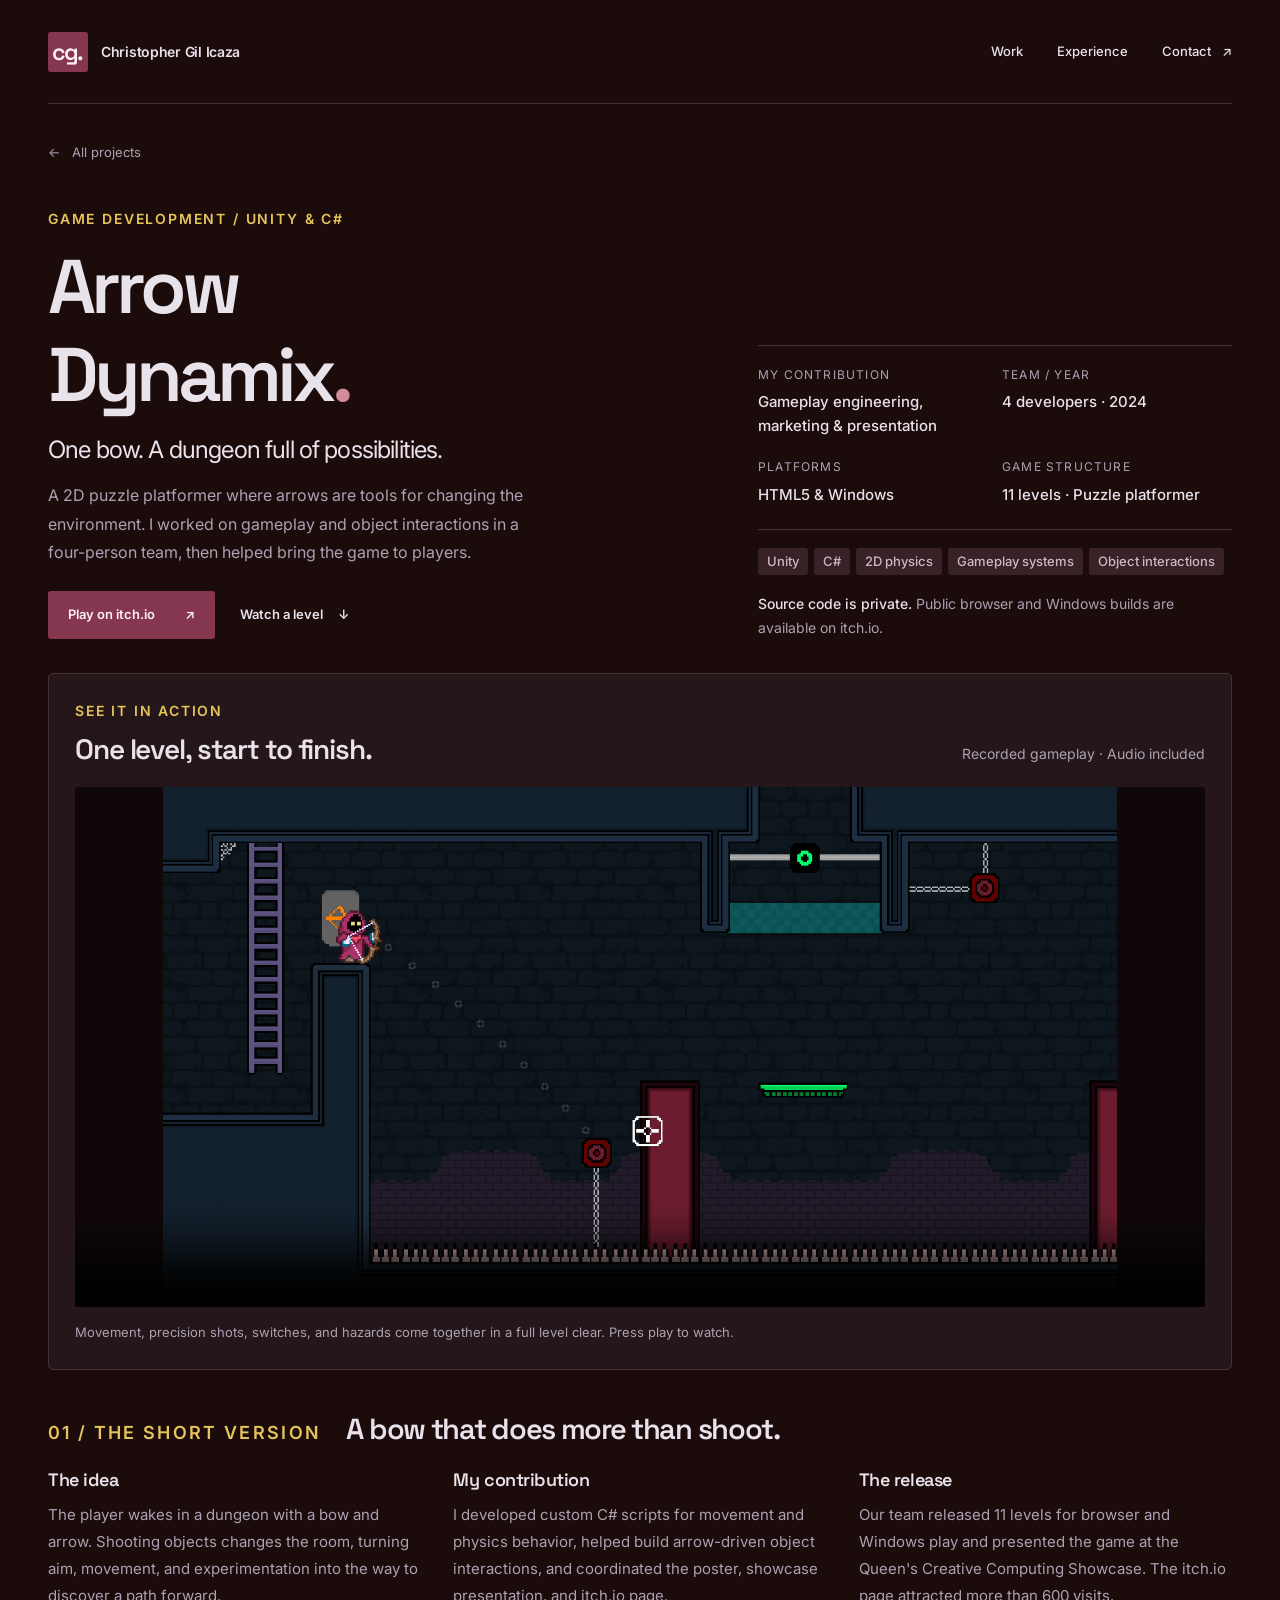
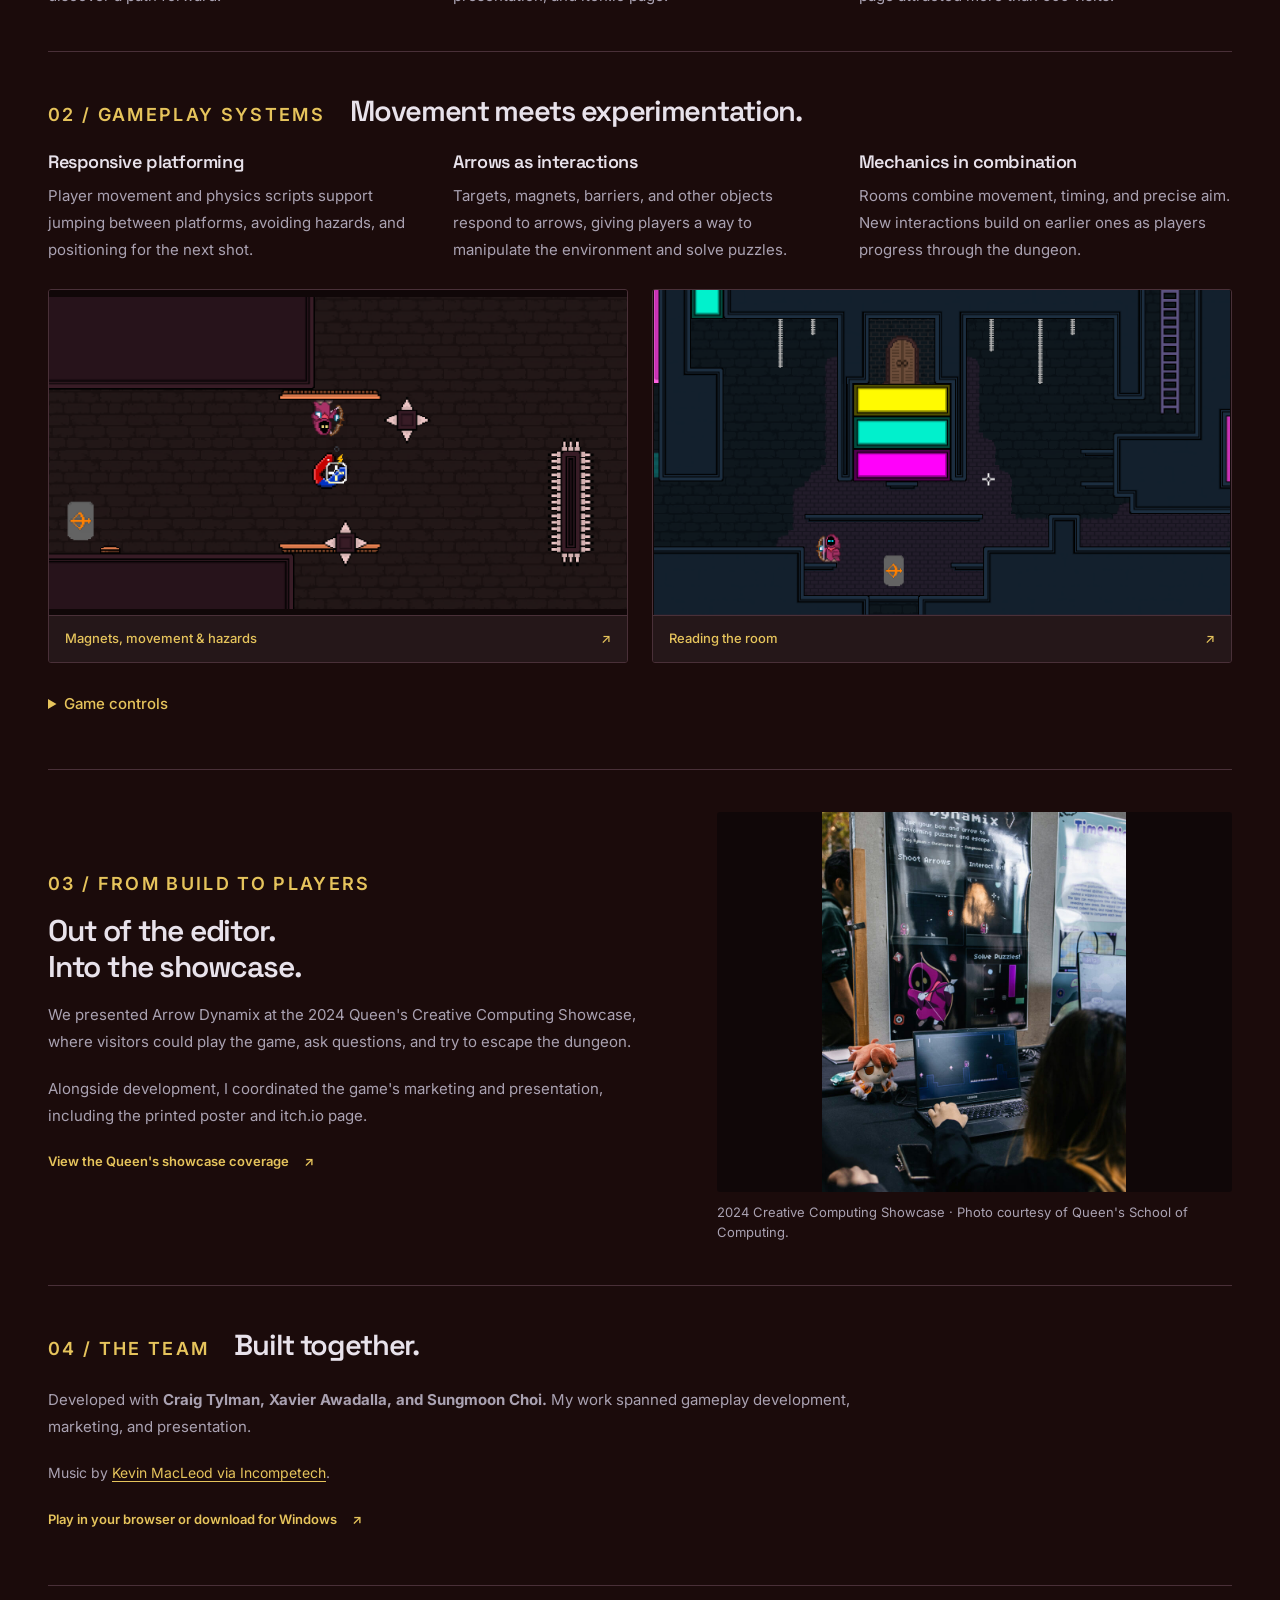
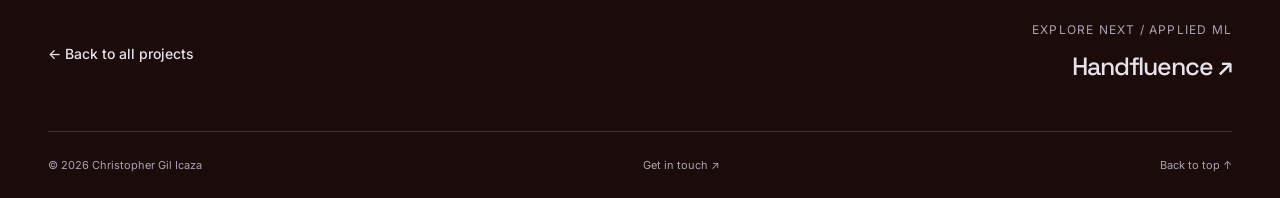
==== commit f4dc7994: "Modified overall website color scheme. Changed KVWatch thumbnail to be more eye-catching. Added more" ====
--- a/projects/arrow-dynamix.html
+++ b/projects/arrow-dynamix.html
@@ -5,12 +5,12 @@
   <meta name="viewport" content="width=device-width, initial-scale=1.0" />
   <meta name="theme-color" content="#17151c" />
   <title>Arrow Dynamix | Christopher Gil Icaza</title>
-  <meta name="description" content="Arrow Dynamix: a Unity and C# puzzle platformer built by a four-person team. Explore Christopher Gil Icaza’s gameplay engineering, object interactions, and showcase work." />
+  <meta name="description" content="Arrow Dynamix: a Unity and C# puzzle platformer built by a four-person team. Explore Christopher Gil Icaza's gameplay engineering, object interactions, and showcase work." />
   <link rel="icon" href="../favicon.ico" sizes="any" />
   <link rel="preconnect" href="https://fonts.googleapis.com" />
   <link rel="preconnect" href="https://fonts.gstatic.com" crossorigin />
   <link href="https://fonts.googleapis.com/css2?family=Space+Grotesk:wght@400;500;600;700&family=Inter:wght@400;500;600;700&display=swap" rel="stylesheet" />
-  <link rel="stylesheet" href="../css/portfolio.css?v=20261010-6" />
+  <link rel="stylesheet" href="../css/portfolio.css?v=20261014-8" />
 </head>
 <body>
   <a class="skip-link" href="#main">Skip to content</a>
@@ -48,7 +48,7 @@
       <div class="case-columns">
         <article><h3>The idea</h3><p>The player wakes in a dungeon with a bow and arrow. Shooting objects changes the room, turning aim, movement, and experimentation into the way to discover a path forward.</p></article>
         <article><h3>My contribution</h3><p>I developed custom C# scripts for movement and physics behavior, helped build arrow-driven object interactions, and coordinated the poster, showcase presentation, and itch.io page.</p></article>
-        <article><h3>The release</h3><p>Our team released 11 levels for browser and Windows play and presented the game at Queen’s. The itch.io page attracted more than 600 visits.</p></article>
+        <article><h3>The release</h3><p>Our team released 11 levels for browser and Windows play and presented the game at the Queen's Creative Computing Showcase. The itch.io page attracted more than 600 visits.</p></article>
       </div>
     </section>
 
@@ -73,11 +73,11 @@
       <div class="recognition-copy">
         <p class="eyebrow">03 / From build to players</p>
         <h2 id="showcase-title">Out of the editor.<br />Into the showcase.</h2>
-        <p>We presented Arrow Dynamix at the 2024 Queen’s Creative Computing Showcase, where visitors could play the game, ask questions, and try to escape the dungeon.</p>
-        <p class="team-credit">Alongside development, I coordinated the game’s marketing and presentation, including the printed poster and itch.io page.</p>
-        <a class="text-link" href="https://www.cs.queensu.ca/news/2024/04/15/2024-creative-computing-showcase-2/" target="_blank" rel="noopener noreferrer">View the Queen’s showcase coverage <span aria-hidden="true">↗</span></a>
+        <p>We presented Arrow Dynamix at the 2024 Queen's Creative Computing Showcase, where visitors could play the game, ask questions, and try to escape the dungeon.</p>
+        <p class="team-credit">Alongside development, I coordinated the game's marketing and presentation, including the printed poster and itch.io page.</p>
+        <a class="text-link" href="https://www.cs.queensu.ca/news/2024/04/15/2024-creative-computing-showcase-2/" target="_blank" rel="noopener noreferrer">View the Queen's showcase coverage <span aria-hidden="true">↗</span></a>
       </div>
-      <figure class="recognition-photo showcase-photo"><a href="../assets/arrow-showcase-official-3.jpg" target="_blank" rel="noopener" aria-label="Open the Arrow Dynamix showcase photo in a new tab"><img src="../assets/arrow-showcase-official-3.jpg" alt="A visitor playing Arrow Dynamix on a laptop beneath the team’s showcase poster" width="768" height="960" loading="lazy" /></a><figcaption>2024 Creative Computing Showcase · Photo courtesy of Queen’s School of Computing.</figcaption></figure>
+      <figure class="recognition-photo showcase-photo"><a href="../assets/arrow-showcase-official-3.jpg" target="_blank" rel="noopener" aria-label="Open the Arrow Dynamix showcase photo in a new tab"><img src="../assets/arrow-showcase-official-3.jpg" alt="A visitor playing Arrow Dynamix on a laptop beneath the team's showcase poster" width="768" height="960" loading="lazy" /></a><figcaption>2024 Creative Computing Showcase · Photo courtesy of Queen's School of Computing.</figcaption></figure>
     </section>
 
     <section class="case-section" aria-labelledby="team-title">
--- a/css/portfolio.css
+++ b/css/portfolio.css
@@ -1,19 +1,23 @@
 /* Shared dark theme for the homepage and all project case studies. */
 :root {
   color-scheme: dark;
-  --paper: #17151c;
-  --surface: #201d26;
+  --paper: #1b0b0b;
+  --surface: #251719;
+  --surface-raised: #2c1b1f;
+  --surface-deep: #160c0e;
+  --panel: #211316;
+  --panel-line: #4a2a31;
   --ink: #e8e2eb;
   --muted: #aaa2b2;
-  --line: #39323f;
-  --accent: #bca2d8;
+  --line: #493038;
+  --accent: #e6c45c;
   --wine: #84374e;
   --crimson: #d28b98;
   --on-wine: #fff0f4;
   --accent-hover: #99445e;
-  --charcoal: #272130;
-  --sand: #302936;
-  --gold: #cfb789;
+  --charcoal: #2b1a1e;
+  --sand: #332025;
+  --gold: #e6c45c;
   --title: "Space Grotesk", "Inter", system-ui, sans-serif;
   --body: "Inter", system-ui, -apple-system, "Segoe UI", sans-serif;
 }
@@ -28,7 +32,7 @@
 img, video { display: block; max-width: 100%; }
 button { font: inherit; }
 a:focus-visible, button:focus-visible, summary:focus-visible, video:focus-visible { outline: 3px solid var(--accent); outline-offset: 5px; }
-::selection { background: #594164; color: var(--ink); }
+::selection { background: #693341; color: var(--ink); }
 .wrap { max-width: 1200px; width: calc(100% - 96px); margin-inline: auto; }
 .skip-link { position: fixed; top: 10px; left: 10px; z-index: 10; padding: 10px 18px; background: var(--accent); color: var(--paper); transform: translateY(-160%); }
 .skip-link:focus { transform: translateY(0); }
@@ -41,7 +45,8 @@
 .site-nav a:last-child span { margin-left: 8px; }
 .home-hero { display: grid; grid-template-columns: 1.45fr 1fr; gap: 100px; align-items: center; padding: 58px 0; }
 .eyebrow { font-size: 11px; text-transform: uppercase; letter-spacing: .13em; font-weight: 600; line-height: 1.5; display: flex; align-items: center; gap: 10px; }
-.accent-line { width: 24px; height: 2px; background: var(--crimson); }
+.hero-copy > .eyebrow { font-size: 13px; }
+.accent-diamond { width: 8px; height: 8px; background: var(--crimson); transform: rotate(45deg); flex-shrink: 0; }
 .hero-copy h1 { font-size: clamp(52px, 5.8vw, 80px); letter-spacing: -.065em; line-height: 1.02; margin: 23px 0 24px; }
 .accent { color: var(--crimson); }
 .hero-description { font-size: 22px; font-weight: 500; letter-spacing: -.04em; margin-bottom: 9px; }
@@ -53,67 +58,67 @@
 .text-link { font-size: 13px; font-weight: 600; padding: 12px 0; }
 .text-link span { margin-left: 12px; }
 .current-work { background: var(--charcoal); color: var(--ink); padding: 28px 30px 22px; border-radius: 5px; border-top: 3px solid var(--wine); }
-.current-work .eyebrow { color: var(--accent); font-size: 10px; letter-spacing: .13em; }
+.current-work .eyebrow { color: var(--accent); font-size: 13px; letter-spacing: .13em; }
 .status-dot { width: 6px; height: 6px; background: var(--accent); border-radius: 50%; flex-shrink: 0; }
 .current-work h2 { font-size: 24px; letter-spacing: -.04em; line-height: 1.3; margin: 18px 0 8px; }
-.current-dates { font-size: 11px; color: var(--muted); padding-bottom: 22px; }
-.focus-row { display: flex; gap: 16px; border-top: 1px solid #42384c; padding: 14px 0; }
-.focus-number { font-family: var(--title); font-size: 11px; color: var(--accent); margin-top: 2px; }
-.focus-row h3 { font-family: var(--body); font-size: 13px; font-weight: 500; margin-bottom: 4px; }
-.focus-row p { font-size: 11px; color: var(--muted); }
-.current-link { border-top: 1px solid #42384c; padding-top: 16px; display: flex; align-items: center; justify-content: space-between; font-size: 11px; color: #cbb5df; }
+.current-dates { font-size: 13px; color: var(--muted); padding-bottom: 22px; }
+.focus-row { display: flex; gap: 16px; border-top: 1px solid var(--line); padding: 14px 0; }
+.focus-number { font-family: var(--title); font-size: 12px; color: var(--accent); margin-top: 2px; }
+.focus-row h3 { font-family: var(--body); font-size: 15px; font-weight: 500; margin-bottom: 4px; }
+.focus-row p { font-size: 13px; color: var(--muted); }
+.current-link { border-top: 1px solid var(--line); padding-top: 16px; display: flex; align-items: center; justify-content: space-between; font-size: 13px; color: #efd477; }
 .current-link:hover { color: white; }
 .current-work a:focus-visible { outline-color: var(--accent); }
 .highlights { display: grid; grid-template-columns: repeat(3, 1fr); border-block: 1px solid var(--line); padding: 24px 0; }
 .highlights > div { display: flex; flex-direction: column; padding: 0 30px; border-left: 1px solid var(--line); gap: 4px; }
 .highlights > div:first-child { padding-left: 0; border: 0; }
-.highlight-label { font-size: 10px; text-transform: uppercase; letter-spacing: .12em; color: var(--muted); margin-bottom: 4px; }
-.highlights strong { font-family: var(--title); font-size: 18px; font-weight: 500; letter-spacing: -.035em; }
-.highlights > div > span:last-child { font-size: 11px; color: var(--muted); }
+.highlight-label { font-size: 12px; text-transform: uppercase; letter-spacing: .12em; color: var(--muted); margin-bottom: 4px; }
+.highlights strong { font-family: var(--title); font-size: 20px; font-weight: 500; letter-spacing: -.035em; }
+.highlights > div > span:last-child { font-size: 14px; color: var(--muted); }
 .section { padding: 64px 0 0; scroll-margin-top: 16px; }
 .section-heading { display: flex; justify-content: space-between; align-items: end; gap: 30px; margin-bottom: 28px; }
-.section-heading .eyebrow { color: var(--accent); margin-bottom: 11px; }
+.section-heading .eyebrow { color: var(--accent); margin-bottom: 11px; font-size: 1.67rem;}
 .section-heading h2 { font-size: 32px; letter-spacing: -.05em; }
 .section-heading > p { font-size: 12px; color: var(--muted); }
 .featured-projects { display: grid; grid-template-columns: 1fr 1fr; gap: 26px; }
 .project-card { border: 1px solid var(--line); border-radius: 5px; background: var(--surface); overflow: hidden; display: flex; flex-direction: column; }
 .project-visual { height: 265px; display: block; position: relative; overflow: hidden; border-bottom: 1px solid var(--line); }
 .project-visual:focus-visible { outline-offset: -5px; }
-.kv-visual { background: #24202e; padding: 19px 24px 0; }
-.visual-topline { font-size: 10px; color: #c8bad5; display: flex; justify-content: space-between; letter-spacing: .08em; text-transform: uppercase; margin-bottom: 18px; }
+.kv-visual { background: var(--surface-raised); padding: 19px 24px 0; }
+.visual-topline { font-size: 12px; color: #efd477; display: flex; justify-content: space-between; letter-spacing: .08em; text-transform: uppercase; margin-bottom: 18px; }
 .visual-topline > span:first-child { display: flex; align-items: center; gap: 8px; }
 .small-dot { width: 5px; height: 5px; background: var(--accent); border-radius: 50%; }
-.kv-visual img { width: 100%; height: auto; border: 1px solid #48404f; border-radius: 4px; box-shadow: 0 12px 30px #0002; }
-.hand-visual { background: #34232e; display: flex; align-items: center; padding: 0 24px; gap: 10px; }
+.kv-visual img { width: 100%; height: auto; border: 1px solid var(--panel-line); border-radius: 4px; box-shadow: 0 12px 30px #0002; }
+.hand-visual { background: #371d24; display: flex; align-items: center; padding: 0 24px; gap: 10px; }
 .hand-visual-copy { width: 52%; flex-shrink: 0; align-self: stretch; display: flex; flex-direction: column; justify-content: space-between; padding: 25px 0; }
-.visual-award { font-size: 10px; letter-spacing: .08em; text-transform: uppercase; color: var(--crimson); }
+.visual-award { font-size: 12px; letter-spacing: .08em; text-transform: uppercase; color: var(--crimson); }
 .hand-display { font-family: var(--title); font-size: 32px; font-weight: 500; letter-spacing: -.045em; line-height: 1.12; }
 .hand-display > span { color: var(--accent); }
-.visual-caption { font-size: 11px; line-height: 1.6; color: #c5adba; }
-.hand-visual img { width: 45%; height: 222px; object-fit: cover; object-position: center; border-radius: 5px; border: 5px solid #51404d; box-shadow: 0 8px 22px #0003; }
+.visual-caption { font-size: 13px; line-height: 1.6; color: #c5adba; }
+.hand-visual img { width: 45%; height: 222px; object-fit: cover; object-position: center; border-radius: 5px; border: 5px solid #61313c; box-shadow: 0 8px 22px #0003; }
 .project-copy { padding: 24px 27px; display: flex; flex: 1; flex-direction: column; }
-.project-meta { display: flex; justify-content: space-between; gap: 8px; font-size: 10px; color: var(--muted); text-transform: uppercase; letter-spacing: .06em; }
+.project-meta { display: flex; justify-content: space-between; gap: 8px; font-size: 12px; color: var(--muted); text-transform: uppercase; letter-spacing: .06em; }
 .project-copy h3 { margin: 13px 0 12px; font-size: 29px; letter-spacing: -.045em; }
 .project-copy h3 a { display: flex; justify-content: space-between; align-items: center; }
 .project-copy h3 span { font-size: 21px; font-weight: 400; color: var(--accent); }
 .project-copy h3 a:hover { color: var(--accent); }
-.project-copy > p { font-size: 14px; line-height: 1.8; color: var(--muted); margin-bottom: 19px; max-width: 470px; }
+.project-copy > p { font-size: 16px; line-height: 1.75; color: var(--muted); margin-bottom: 19px; max-width: 470px; }
 .tags { list-style: none; display: flex; gap: 6px; flex-wrap: wrap; padding: 0; }
-.tags li { font-size: 11px; font-weight: 500; padding: 4px 9px; background: #302837; color: #c9b8d7; border-radius: 3px; line-height: 1.5; }
+.tags li { font-size: 12px; font-weight: 500; padding: 4px 9px; background: #382127; color: #d1b7c0; border-radius: 3px; line-height: 1.5; }
 .project-copy > .tags { margin-top: auto; }
-.project-link { margin-top: 22px; border-top: 1px solid var(--line); padding-top: 16px; font-size: 12px; font-weight: 600; display: flex; justify-content: space-between; align-items: center; }
+.project-link { margin-top: 22px; border-top: 1px solid var(--line); padding-top: 16px; font-size: 14px; font-weight: 600; display: flex; justify-content: space-between; align-items: center; }
 .project-link:hover { color: var(--accent); }
 .more-work-heading { display: flex; align-items: baseline; justify-content: space-between; gap: 15px; margin: 34px 0 15px; }
 .more-work-heading h3 { font-size: 17px; letter-spacing: -.02em; }
-.more-work-heading > span { font-size: 11px; color: var(--muted); }
+.more-work-heading > span { font-size: 14px; color: var(--muted); }
 .more-work { display: grid; grid-template-columns: repeat(3, 1fr); border-block: 1px solid var(--line); }
-.small-project { display: grid; grid-template-columns: 62px 1fr 12px; gap: 14px; align-items: center; min-width: 0; padding: 24px 18px; border-left: 1px solid var(--line); }
+.small-project { display: grid; grid-template-columns: 82px 1fr 16px; gap: 16px; align-items: center; min-width: 0; padding: 28px 22px; border-left: 1px solid var(--line); }
 .small-project:first-child { padding-left: 0; border-left: 0; }
 .small-project:last-child { padding-right: 0; }
-.small-project img { width: 62px; height: 66px; object-fit: cover; border-radius: 3px; background: var(--sand); }
-.small-category { font-size: 9px; text-transform: uppercase; letter-spacing: .04em; color: var(--muted); }
-.small-project h4 { font-size: 16px; letter-spacing: -.04em; margin: 6px 0; }
-.small-project p { font-size: 10px; color: var(--muted); }
+.small-project img { width: 82px; height: 78px; object-fit: cover; border-radius: 3px; background: var(--sand); }
+.small-category { font-size: 11px; text-transform: uppercase; letter-spacing: .04em; color: var(--muted); }
+.small-project h4 { font-size: 18px; letter-spacing: -.04em; margin: 6px 0; }
+.small-project p { font-size: 13px; line-height: 1.55; color: var(--muted); }
 .small-arrow { color: var(--accent); font-size: 18px; }
 .small-project:hover h4 { color: var(--accent); }
 .experience-section { padding-bottom: 60px; }
@@ -121,19 +126,19 @@
 .experience-entry { border-top: 1px solid var(--line); padding: 24px 0; }
 .experience-top { display: flex; align-items: baseline; justify-content: space-between; gap: 20px; margin-bottom: 8px; }
 .experience-top h3 { font-size: 23px; letter-spacing: -.045em; }
-.experience-top > span { font-size: 11px; color: var(--muted); white-space: nowrap; }
-.role { font-size: 12px; font-weight: 500; margin-bottom: 18px; }
-.experience-entry ul { padding-left: 15px; display: grid; gap: 10px; color: var(--muted); font-size: 14px; line-height: 1.8; }
+.experience-top > span { font-size: 13px; color: var(--muted); white-space: nowrap; }
+.role { font-size: 14px; font-weight: 500; margin-bottom: 18px; }
+.experience-entry ul { padding-left: 18px; display: grid; gap: 10px; color: var(--muted); font-size: 16px; line-height: 1.75; }
 .experience-entry li::marker { color: var(--accent); }
-.experience-entry > p:not(.role) { font-size: 14px; color: var(--muted); line-height: 1.8; }
-.experience-entry > .inline-note:not(.role) { color: var(--accent); font-size: 12px; margin-top: 14px; }
+.experience-entry > p:not(.role) { font-size: 16px; color: var(--muted); line-height: 1.75; }
+.experience-entry > .inline-note:not(.role) { color: var(--accent); font-size: 14px; margin-top: 14px; }
 .toolkit { border-top: 1px solid var(--line); padding-top: 26px; }
 .toolkit > h3 { font-size: 20px; margin-bottom: 23px; letter-spacing: -.04em; }
 .toolkit dl { display: grid; gap: 18px; }
-.toolkit dt { font-size: 12px; font-weight: 600; margin-bottom: 4px; }
-.toolkit dd { font-size: 13px; line-height: 1.8; color: var(--muted); }
+.toolkit dt { font-size: 14px; font-weight: 600; margin-bottom: 4px; }
+.toolkit dd { font-size: 15px; line-height: 1.75; color: var(--muted); }
 .education-section { display: grid; grid-template-columns: 1.5fr 1fr; gap: 48px; align-items: center; padding: 34px 38px; margin-bottom: 60px; background: var(--surface); border: 1px solid var(--line); border-left: 3px solid var(--wine); border-radius: 5px; }
-.education-degree .eyebrow { color: var(--accent); margin-bottom: 22px; }
+.education-degree .eyebrow { color: var(--accent); margin-bottom: 22px; font-size: 1.67rem; }
 .education-school { font-size: 16px; font-weight: 500; margin-bottom: 10px; }
 .education-degree h2 { font-size: 30px; line-height: 1.25; letter-spacing: -.04em; max-width: 520px; }
 .education-degree h2 span { color: var(--accent); }
@@ -143,9 +148,9 @@
 .education-facts dd { font-family: var(--title); font-size: 21px; line-height: 1.4; letter-spacing: -.025em; }
 .education-facts dd span { display: block; font-family: var(--body); font-size: 14px; color: var(--accent); margin-top: 3px; letter-spacing: 0; }
 .contact-section { display: flex; justify-content: space-between; align-items: center; gap: 30px; border-top: 1px solid var(--line); padding: 40px 0 48px; }
-.contact-section .eyebrow { color: var(--accent); margin-bottom: 12px; }
+.contact-section .eyebrow { color: var(--accent); margin-bottom: 12px; font-size: 1.67rem; }
 .contact-section h2 { font-size: 32px; letter-spacing: -.05em; }
-.contact-section p:not(.eyebrow) { font-size: 13px; color: var(--muted); margin-top: 12px; }
+.contact-section p:not(.eyebrow) { font-size: 16px; color: var(--muted); margin-top: 12px; }
 .contact-links { min-width: 320px; display: grid; gap: 16px; }
 .contact-links a { display: flex; justify-content: space-between; gap: 20px; font-size: 13px; }
 .contact-links a:first-child { padding-bottom: 14px; border-bottom: 1px solid var(--line); }
@@ -155,116 +160,126 @@
 .site-footer { border-top: 1px solid var(--line); display: flex; justify-content: space-between; gap: 20px; align-items: center; padding-block: 24px; font-size: 11px; color: var(--muted); }
 
 /* Concise project case study */
-.breadcrumb { display: inline-flex; align-items: center; gap: 12px; font-size: 12px; color: var(--muted); margin-top: 30px; padding-block: 8px; }
+.breadcrumb { display: inline-flex; align-items: center; gap: 12px; font-size: 13px; color: var(--muted); margin-top: 30px; padding-block: 8px; }
 .breadcrumb:hover { color: var(--accent); }
 .case-hero { display: grid; grid-template-columns: 1.35fr 1fr; gap: 70px; align-items: end; padding: 37px 0 34px; }
-.case-hero .eyebrow { color: var(--accent); }
+.case-hero .eyebrow { color: var(--accent); font-size: 14px; }
 .case-hero h1 { font-size: clamp(48px, 6vw, 76px); letter-spacing: -.065em; margin: 14px 0 15px; }
 .case-subtitle { font-size: 24px; line-height: 1.4; letter-spacing: -.035em; max-width: 500px; }
-.case-intro { font-size: 15px; line-height: 1.85; color: var(--muted); margin-top: 14px; max-width: 490px; }
+.case-intro { font-size: 16px; line-height: 1.8; color: var(--muted); margin-top: 14px; max-width: 510px; }
 .case-actions { margin-top: 24px; }
 .case-meta { border-top: 1px solid var(--line); padding-top: 19px; }
 .case-meta dl { display: grid; grid-template-columns: 1fr 1fr; gap: 20px 14px; }
-.case-meta dt { font-size: 10px; text-transform: uppercase; letter-spacing: .1em; color: var(--muted); margin-bottom: 6px; }
-.case-meta dd { font-size: 13px; font-weight: 500; line-height: 1.6; }
+.case-meta dt { font-size: 12px; text-transform: uppercase; letter-spacing: .1em; color: var(--muted); margin-bottom: 6px; }
+.case-meta dd { font-size: 15px; font-weight: 500; line-height: 1.55; }
 .case-meta > .tags { margin-top: 23px; padding-top: 18px; border-top: 1px solid var(--line); }
-.source-note { font-size: 12px; color: var(--muted); margin-top: 17px; }
+.case-meta .tags li { font-size: 13px; }
+.source-note { font-size: 14px; line-height: 1.65; color: var(--muted); margin-top: 17px; }
 .source-note strong { color: var(--ink); font-weight: 500; }
-.award-strip { display: flex; align-items: center; gap: 17px; background: #2c2534; border: 1px solid #493b53; border-radius: 3px; padding: 14px 21px; font-size: 13px; }
+.award-strip { display: flex; align-items: center; gap: 17px; background: var(--surface-raised); border: 1px solid var(--panel-line); border-radius: 3px; padding: 14px 21px; font-size: 14px; }
 .award-symbol { font-size: 25px; color: var(--gold); }
 .award-strip strong { font-weight: 600; }
-.award-strip p { color: #c0b1ce; font-size: 12px; margin-top: 2px; }
-.award-strip > a { margin-left: auto; color: #d2bddf; font-size: 12px; white-space: nowrap; text-decoration: underline; text-underline-offset: 4px; }
+.award-strip p { color: #c0b1ce; font-size: 13px; margin-top: 2px; }
+.award-strip > a { margin-left: auto; color: #d2bddf; font-size: 13px; white-space: nowrap; text-decoration: underline; text-underline-offset: 4px; }
 .demo-section { display: grid; grid-template-columns: 1.65fr 1fr; margin-top: 28px; background: var(--charcoal); color: var(--ink); border-radius: 5px; overflow: hidden; }
-.demo-player { padding: 25px; display: flex; flex-direction: column; align-items: center; background: #1d1922; }
-.demo-player video { height: 350px; width: 100%; background: #121015; border-radius: 2px; object-fit: contain; }
-.demo-player figcaption { font-size: 11px; color: var(--muted); margin-top: 12px; align-self: start; }
+.demo-player { padding: 25px; display: flex; flex-direction: column; align-items: center; background: var(--surface-deep); }
+.demo-player video { height: 350px; width: 100%; background: #100708; border-radius: 2px; object-fit: contain; }
+.demo-player figcaption { font-size: 13px; line-height: 1.6; color: var(--muted); margin-top: 12px; align-self: start; }
 .demo-copy { padding: 40px 32px; display: flex; flex-direction: column; justify-content: center; }
-.demo-copy .eyebrow { color: var(--accent); font-size: 10px; }
+.demo-copy .eyebrow { color: var(--accent); font-size: 14px; }
 .demo-copy h2 { font-size: 35px; letter-spacing: -.04em; line-height: 1.15; margin: 20px 0 16px; }
-.demo-copy > p:not(.eyebrow) { color: #c6bdcd; font-size: 14px; line-height: 1.8; }
-.demo-copy .demo-note { border-top: 1px solid #42384c; margin-top: 26px; padding-top: 17px; font-size: 12px; color: var(--muted); }
+.demo-copy > p:not(.eyebrow) { color: #c6bdcd; font-size: 16px; line-height: 1.75; }
+.demo-copy .demo-note { border-top: 1px solid var(--line); margin-top: 26px; padding-top: 17px; font-size: 14px; line-height: 1.7; color: var(--muted); }
 .case-section { padding: 42px 0; border-bottom: 1px solid var(--line); }
 .case-section-heading { display: flex; align-items: baseline; gap: 25px; margin-bottom: 24px; }
-.case-section-heading .eyebrow { color: var(--accent); font-size: 10px; flex-shrink: 0; }
+.case-section-heading .eyebrow { color: var(--accent); font-size: 18px; flex-shrink: 0; }
 .case-section-heading h2 { font-size: 29px; letter-spacing: -.045em; }
 .case-columns { display: grid; grid-template-columns: repeat(3, 1fr); gap: 32px; }
 .case-columns h3 { font-size: 18px; letter-spacing: -.025em; margin-bottom: 10px; }
-.case-columns p { font-size: 14px; line-height: 1.85; color: var(--muted); }
+.case-columns p { font-size: 15px; line-height: 1.8; color: var(--muted); }
 .pipeline { display: grid; grid-template-columns: repeat(4, 1fr); list-style: none; padding: 0; border: 1px solid var(--line); border-radius: 3px; background: var(--surface); }
 .pipeline li { padding: 22px 20px; position: relative; }
 .pipeline li + li { border-left: 1px solid var(--line); }
-.pipeline-number { font-family: var(--title); font-size: 11px; color: var(--accent); display: block; margin-bottom: 12px; }
+.pipeline-number { font-family: var(--title); font-size: 13px; color: var(--accent); display: block; margin-bottom: 12px; }
 .pipeline h3 { font-size: 16px; margin-bottom: 8px; }
-.pipeline p { font-size: 13px; color: var(--muted); line-height: 1.75; }
-.pipeline .pipeline-tech { font-size: 11px; color: var(--accent); margin-top: 13px; }
-.technical-notes { margin-top: 19px; font-size: 14px; }
+.pipeline p { font-size: 14px; color: var(--muted); line-height: 1.75; }
+.pipeline .pipeline-tech { font-size: 13px; color: var(--accent); margin-top: 13px; }
+.technical-notes { margin-top: 19px; font-size: 15px; }
 .technical-notes summary { cursor: pointer; font-weight: 500; padding-block: 10px; color: var(--accent); width: fit-content; }
 .technical-notes > div { padding: 14px 0 3px; max-width: 850px; color: var(--muted); line-height: 1.8; }
 .technical-notes p + p { margin-top: 12px; }
 .recognition { display: grid; grid-template-columns: 1.2fr 1fr; gap: 50px; align-items: center; }
-.recognition-copy .eyebrow { color: var(--accent); margin-bottom: 16px; font-size: 10px; }
+.recognition-copy .eyebrow { color: var(--accent); margin-bottom: 16px; font-size: 18px; }
 .recognition-copy h2 { font-size: 30px; letter-spacing: -.04em; line-height: 1.2; margin-bottom: 16px; }
-.recognition-copy > p:not(.eyebrow) { font-size: 14px; color: var(--muted); line-height: 1.85; }
-.recognition-copy .team-credit { font-size: 12px; margin-top: 20px; }
+.recognition-copy > p:not(.eyebrow) { font-size: 15px; color: var(--muted); line-height: 1.8; }
+.recognition-copy .team-credit { font-size: 14px; margin-top: 20px; }
 .recognition-copy .text-link { display: inline-block; margin-top: 10px; color: var(--accent); }
 .recognition-photo img { width: 100%; height: auto; max-height: 300px; object-fit: cover; object-position: center 40%; border-radius: 3px; }
-.recognition-photo figcaption { font-size: 11px; color: var(--muted); margin-top: 10px; }
+.recognition-photo figcaption { font-size: 13px; line-height: 1.6; color: var(--muted); margin-top: 10px; }
 .project-end { display: flex; justify-content: space-between; align-items: center; padding: 34px 0 44px; gap: 20px; }
-.project-end > a:first-child { font-size: 13px; font-weight: 500; }
+.project-end > a:first-child { font-size: 14px; font-weight: 500; }
 .next-project { text-align: right; display: flex; flex-direction: column; gap: 6px; }
-.next-project span { font-size: 10px; text-transform: uppercase; letter-spacing: .1em; color: var(--muted); }
+.next-project span { font-size: 12px; text-transform: uppercase; letter-spacing: .1em; color: var(--muted); }
 .next-project strong { font-family: var(--title); font-size: 25px; font-weight: 500; letter-spacing: -.04em; }
 .project-end a:hover { color: var(--accent); }
 
 /* System case study: screenshot previews stay compact; links open the full images. */
 .system-showcase { display: grid; grid-template-columns: 1.65fr 1fr; background: var(--charcoal); border: 1px solid var(--line); border-radius: 5px; overflow: hidden; }
-.system-preview { padding: 24px; background: #1d1922; min-width: 0; }
+.system-preview { padding: 24px; background: var(--surface-deep); min-width: 0; }
 .screenshot-link { display: block; border: 1px solid var(--line); border-radius: 3px; overflow: hidden; }
 .screenshot-link:focus-visible { outline-offset: -4px; }
 .screenshot-link:hover { border-color: var(--accent); }
 .system-preview img { width: 100%; height: auto; }
-.screenshot-action { display: flex; justify-content: space-between; align-items: center; gap: 16px; padding: 12px 16px; font-size: 12px; font-weight: 500; color: var(--accent); background: var(--surface); border-top: 1px solid var(--line); }
-.system-preview figcaption, .fleet-preview figcaption { color: var(--muted); font-size: 11px; line-height: 1.7; margin-top: 12px; }
+.screenshot-action { display: flex; justify-content: space-between; align-items: center; gap: 16px; padding: 12px 16px; font-size: 13px; font-weight: 500; color: var(--accent); background: var(--surface); border-top: 1px solid var(--line); }
+.system-preview figcaption, .fleet-preview figcaption { color: var(--muted); font-size: 13px; line-height: 1.7; margin-top: 12px; }
 .system-copy { display: flex; flex-direction: column; justify-content: center; padding: 32px; }
-.system-copy .eyebrow { color: var(--accent); font-size: 10px; }
+.system-copy .eyebrow { color: var(--accent); font-size: 14px; }
 .system-copy h2 { font-size: 30px; line-height: 1.2; letter-spacing: -.04em; margin: 18px 0; }
-.system-copy > p:not(.eyebrow) { font-size: 14px; line-height: 1.8; color: var(--muted); }
-.system-features { display: grid; gap: 10px; padding: 20px 0 0 16px; font-size: 12px; line-height: 1.7; color: var(--ink); }
+.system-copy > p:not(.eyebrow) { font-size: 16px; line-height: 1.75; color: var(--muted); }
+.system-features { display: grid; gap: 10px; padding: 20px 0 0 16px; font-size: 14px; line-height: 1.7; color: var(--ink); }
 .system-features li::marker { color: var(--accent); }
 .fleet-heading { align-items: baseline; }
 .fleet-heading h2 { font-size: 29px; }
 .fleet-preview img { width: 100%; height: auto; }
-.case-caption { font-size: 14px; color: var(--muted); line-height: 1.85; margin-top: 20px; max-width: 880px; }
+.case-caption { font-size: 15px; color: var(--muted); line-height: 1.8; margin-top: 20px; max-width: 880px; }
 
 /* Hardware and game case studies. */
 .inline-source { color: var(--accent); text-decoration: underline; text-underline-offset: 3px; }
 .source-action { display: inline-block; color: var(--accent); margin-top: 12px; }
 .build-showcase { grid-template-columns: 1fr 1.2fr; }
-.build-photo img { height: 390px; object-fit: contain; background: #121015; }
+.build-photo img { height: 390px; object-fit: contain; background: #100708; }
+.build-gallery-feature { margin-bottom: 20px; }
+.build-gallery img { width: 100%; height: auto; }
+.build-gallery figcaption { color: var(--muted); font-size: 13px; line-height: 1.65; margin-top: 10px; }
+.build-gallery-detail { display: grid; grid-template-columns: minmax(0, 5fr) minmax(0, 7fr); gap: 20px; align-items: stretch; }
+.build-gallery-stack { display: grid; gap: 20px; }
+.build-gallery-card { min-width: 0; }
+.build-gallery-portrait { display: flex; flex-direction: column; }
+.build-gallery-portrait .screenshot-link { flex: 1; min-height: 0; }
+.build-gallery-portrait img { height: 100%; max-height: 900px; object-fit: cover; object-position: center top; }
 .system-copy h3 { font-size: 27px; line-height: 1.2; letter-spacing: -.04em; margin: 18px 0; }
 .case-duo { display: grid; grid-template-columns: 1fr 1fr; gap: 24px; }
 .decision-panel { padding: 26px; border: 1px solid var(--line); border-radius: 4px; background: var(--surface); }
-.decision-panel .eyebrow { color: var(--accent); font-size: 10px; margin-bottom: 16px; }
+.decision-panel .eyebrow { color: var(--accent); font-size: 14px; margin-bottom: 16px; }
 .decision-panel h3 { font-size: 23px; letter-spacing: -.03em; margin-bottom: 14px; }
-.decision-panel > p:not(.eyebrow) { font-size: 14px; line-height: 1.8; color: var(--muted); }
-.decision-panel > .decision-spec:not(.eyebrow) { border-top: 1px solid var(--line); padding-top: 16px; margin-top: 20px; font-size: 12px; color: var(--accent); }
+.decision-panel > p:not(.eyebrow) { font-size: 15px; line-height: 1.8; color: var(--muted); }
+.decision-panel > .decision-spec:not(.eyebrow) { border-top: 1px solid var(--line); padding-top: 16px; margin-top: 20px; font-size: 14px; color: var(--accent); }
 .game-showcase { padding: 26px; background: var(--surface); border: 1px solid var(--line); border-radius: 5px; }
 .game-demo-heading { display: flex; justify-content: space-between; align-items: end; gap: 24px; margin-bottom: 22px; }
-.game-demo-heading .eyebrow { color: var(--accent); font-size: 10px; margin-bottom: 12px; }
+.game-demo-heading .eyebrow { color: var(--accent); font-size: 14px; margin-bottom: 12px; }
 .game-demo-heading h2 { font-size: 28px; letter-spacing: -.04em; }
-.game-demo-heading > p { color: var(--muted); font-size: 12px; }
-.game-showcase video { width: 100%; aspect-ratio: 16 / 9; max-height: 520px; background: #121015; object-fit: contain; border-radius: 3px; }
-.game-showcase figcaption { color: var(--muted); font-size: 12px; line-height: 1.7; margin-top: 14px; }
+.game-demo-heading > p { color: var(--muted); font-size: 14px; }
+.game-showcase video { width: 100%; aspect-ratio: 16 / 9; max-height: 520px; background: #100708; object-fit: contain; border-radius: 3px; }
+.game-showcase figcaption { color: var(--muted); font-size: 13px; line-height: 1.7; margin-top: 14px; }
 .case-gallery { display: grid; grid-template-columns: 1fr 1fr; gap: 24px; margin-top: 26px; }
-.case-gallery img { width: 100%; height: auto; aspect-ratio: 16 / 9; object-fit: contain; background: #121015; }
+.case-gallery img { width: 100%; height: auto; aspect-ratio: 16 / 9; object-fit: contain; background: #100708; }
 .control-list { display: grid; grid-template-columns: 1fr 1fr; gap: 14px 35px; }
 .control-list > div { display: grid; grid-template-columns: 145px 1fr; align-items: baseline; gap: 12px; }
-.control-list dt { font-size: 12px; color: var(--ink); }
-.control-list dd { font-size: 13px; }
+.control-list dt { font-size: 14px; color: var(--ink); }
+.control-list dd { font-size: 14px; }
 .control-list kbd { font: inherit; padding: 3px 7px; border: 1px solid var(--line); border-radius: 3px; background: var(--surface); }
-.showcase-photo img { max-height: 380px; object-fit: contain; background: #121015; }
-.music-credit { font-size: 12px; }
+.showcase-photo img { max-height: 380px; object-fit: contain; background: #100708; }
+.music-credit { font-size: 14px; }
 
 @media (min-width: 1450px) {
   .home-hero { gap: 130px; }
@@ -282,9 +297,9 @@
   .project-visual { height: 235px; }
   .hand-visual { padding-inline: 20px; }
   .hand-visual img { height: 195px; }
-  .small-project { grid-template-columns: 48px 1fr 10px; gap: 10px; padding-inline: 12px; }
-  .small-project img { width: 48px; height: 60px; }
-  .small-project h4 { font-size: 14px; }
+  .small-project { grid-template-columns: 64px 1fr 12px; gap: 12px; padding-inline: 14px; }
+  .small-project img { width: 64px; height: 68px; }
+  .small-project h4 { font-size: 16px; }
   .experience-layout { gap: 45px; }
   .case-hero { gap: 40px; }
   .demo-copy { padding: 25px; }
@@ -326,11 +341,11 @@
   .project-link { font-size: 13px; }
   .more-work-heading { align-items: start; flex-direction: column; gap: 7px; }
   .more-work { grid-template-columns: 1fr; }
-  .small-project, .small-project:first-child, .small-project:last-child { border-left: 0; padding: 18px 0; grid-template-columns: 70px 1fr 16px; gap: 18px; }
+  .small-project, .small-project:first-child, .small-project:last-child { border-left: 0; padding: 20px 0; grid-template-columns: 78px 1fr 16px; gap: 18px; }
   .small-project + .small-project { border-top: 1px solid var(--line); }
-  .small-project img { width: 70px; height: 64px; }
-  .small-project h4 { font-size: 17px; }
-  .small-project p { font-size: 11px; }
+  .small-project img { width: 78px; height: 74px; }
+  .small-project h4 { font-size: 18px; }
+  .small-project p { font-size: 13px; }
   .experience-layout { grid-template-columns: 1fr; gap: 8px; margin-top: 26px; }
   .experience-top h3 { font-size: 22px; }
   .experience-top > span { font-size: 10px; }
@@ -355,6 +370,8 @@
   .demo-section { grid-template-columns: 1fr; }
   .system-showcase { grid-template-columns: 1fr; }
   .build-photo img { height: 340px; }
+  .build-gallery-detail { grid-template-columns: 1fr; }
+  .build-gallery-portrait img { height: auto; max-height: 720px; }
   .case-duo, .case-gallery, .control-list { grid-template-columns: 1fr; }
   .decision-panel { padding: 23px; }
   .game-showcase { padding: 17px; }
@@ -364,7 +381,7 @@
   .system-preview { padding: 17px; }
   .system-copy { padding: 26px; }
   .system-copy h2 { font-size: 28px; }
-  .system-features { font-size: 13px; }
+  .system-features { font-size: 14px; }
   .demo-player { padding: 17px; }
   .demo-player video { height: 360px; }
   .demo-copy { padding: 28px; }
@@ -380,7 +397,7 @@
   .pipeline li:nth-child(n+3) { border-top: 1px solid var(--line); }
   .recognition { grid-template-columns: 1fr; gap: 25px; }
   .recognition-photo img { max-height: 340px; }
-  .project-end > a:first-child { font-size: 11px; }
+  .project-end > a:first-child { font-size: 13px; }
   .next-project strong { font-size: 22px; }
 }
 @media (max-width: 380px) {
@@ -404,3 +421,65 @@
 @media (prefers-reduced-motion: reduce) {
   html { scroll-behavior: auto; }
 }
+/* KVWatch: compact dashboard snapshot for the homepage project card. */
+.kv-visual { height: 310px; padding-inline: 20px; }
+.kv-thumb { display: flex; flex-direction: column; gap: 6px; height: 250px; color: #e8e2eb; }
+.kv-thumb-main { display: grid; grid-template-columns: 1.55fr .8fr; gap: 6px; flex: 1; min-height: 0; }
+.kv-thumb-requests, .kv-thumb-throughput, .kv-thumb-memory { min-width: 0; background: var(--panel); border: 1px solid var(--panel-line); border-radius: 4px; padding: 7px 9px; }
+.kv-thumb-panel-title { display: flex; align-items: baseline; justify-content: space-between; gap: 8px; margin-bottom: 3px; font-size: 10px; }
+.kv-thumb-panel-title strong { font-size: 11px; font-weight: 600; white-space: nowrap; }
+.kv-thumb-panel-title span { color: #a9a5b5; white-space: nowrap; }
+.kv-thumb-request-head, .kv-thumb-request-row { display: grid; grid-template-columns: 1.15fr .9fr .8fr; gap: 5px; align-items: center; padding: 3px 0; border-bottom: 1px solid var(--panel-line); font-size: 9px; }
+.kv-thumb-request-head { color: #aaa5b7; text-transform: uppercase; }
+.kv-thumb-request-head strong, .kv-thumb-request-row strong { font-size: 10px; font-weight: 600; color: #e8e2eb; white-space: nowrap; }
+.kv-thumb-request-row.is-featured strong { color: #f0d477; }
+.kv-thumb-throughput { display: flex; flex-direction: column; gap: 3px; }
+.kv-thumb-throughput > span { color: #aaa5b7; font-size: 9px; text-transform: uppercase; }
+.kv-thumb-throughput > strong { font-family: var(--title); font-size: 20px; line-height: 1.1; letter-spacing: -.035em; }
+.kv-thumb-throughput svg { display: block; width: 100%; height: 38px; margin-top: auto; overflow: visible; }
+.kv-thumb-throughput polyline { fill: none; stroke: #68d397; stroke-width: 3; vector-effect: non-scaling-stroke; }
+.kv-thumb-memory { flex-shrink: 0; padding-block: 6px; }
+.kv-thumb-memory-bar { display: flex; height: 10px; overflow: hidden; background: #42272d; }
+.kv-thumb-memory-bar i:nth-child(1) { width: 27%; background: #8574e8; }
+.kv-thumb-memory-bar i:nth-child(2) { width: 4%; background: #77d391; }
+.kv-thumb-memory-bar i:nth-child(3) { width: 3%; background: #6d9fe8; }
+.kv-thumb-memory-bar i:nth-child(4) { width: 4%; background: #e5a35e; }
+.kv-thumb-memory-bar i:nth-child(5) { width: 53%; background: #49b1a8; }
+.kv-thumb-memory-bar i:nth-child(6) { width: 5%; background: #c96991; }
+.kv-thumb-memory-bar i:nth-child(7) { width: 4%; background: #48505f; }
+.kv-thumb-memory-legend { display: flex; flex-wrap: wrap; gap: 1px 9px; margin-top: 5px; color: #aaa5b7; font-size: 9px; line-height: 1.35; }
+.kv-thumb-memory-legend span { display: inline-flex; align-items: center; gap: 4px; white-space: nowrap; }
+.kv-thumb-memory-legend i { width: 7px; height: 7px; flex: 0 0 7px; }
+.kv-thumb-memory-legend .model { background: #8574e8; }
+.kv-thumb-memory-legend .draft { background: #77d391; }
+.kv-thumb-memory-legend .baseline { background: #6d9fe8; }
+.kv-thumb-memory-legend .cuda { background: #e5a35e; }
+.kv-thumb-memory-legend .reserved { background: #49b1a8; }
+.kv-thumb-memory-legend .runtime { background: #c96991; }
+.kv-thumb-memory-legend .free { background: #48505f; }
+.kv-overview-preview .screenshot-link { display: block; max-height: 470px; overflow: hidden; }
+.kv-gallery { display: grid; grid-template-columns: 1fr 1fr; gap: 25px; margin-top: 32px; }
+.kv-gallery figure { min-width: 0; margin: 0; }
+.kv-tall-shot { display: block; height: 360px; overflow: hidden; border: 1px solid var(--line); border-radius: 5px; background: var(--surface-deep); }
+.kv-tall-shot img { width: 100%; height: auto; }
+.kv-gallery figcaption { color: var(--muted); font-size: 12px; line-height: 1.75; margin-top: 12px; }
+.kv-gallery figcaption strong { color: var(--ink); font-weight: 500; }
+.kv-request-preview { margin-top: 32px; }
+@media (max-width: 760px) {
+  .kv-gallery { grid-template-columns: 1fr; }
+  .kv-tall-shot { height: 330px; }
+  .kv-visual { height: 305px; }
+  .kv-thumb { height: 245px; }
+  .kv-overview-preview .screenshot-link { max-height: 380px; }
+}
+@media (max-width: 420px) {
+  .kv-visual { padding-inline: 14px; }
+  .kv-thumb-main { grid-template-columns: 1.5fr .75fr; }
+  .kv-thumb-requests, .kv-thumb-throughput, .kv-thumb-memory { padding-inline: 6px; }
+  .kv-thumb-panel-title span { display: none; }
+  .kv-thumb-request-head, .kv-thumb-request-row { grid-template-columns: 1.05fr .85fr .8fr; gap: 3px; }
+  .kv-thumb-throughput > strong { font-size: 17px; }
+  .kv-thumb-memory-legend { gap-inline: 6px; }
+}
+.kv-overview-preview .screenshot-link, .kv-tall-shot { position: relative; }
+.kv-overview-preview .screenshot-action, .kv-tall-shot .screenshot-action { position: absolute; bottom: 0; left: 0; right: 0; }
